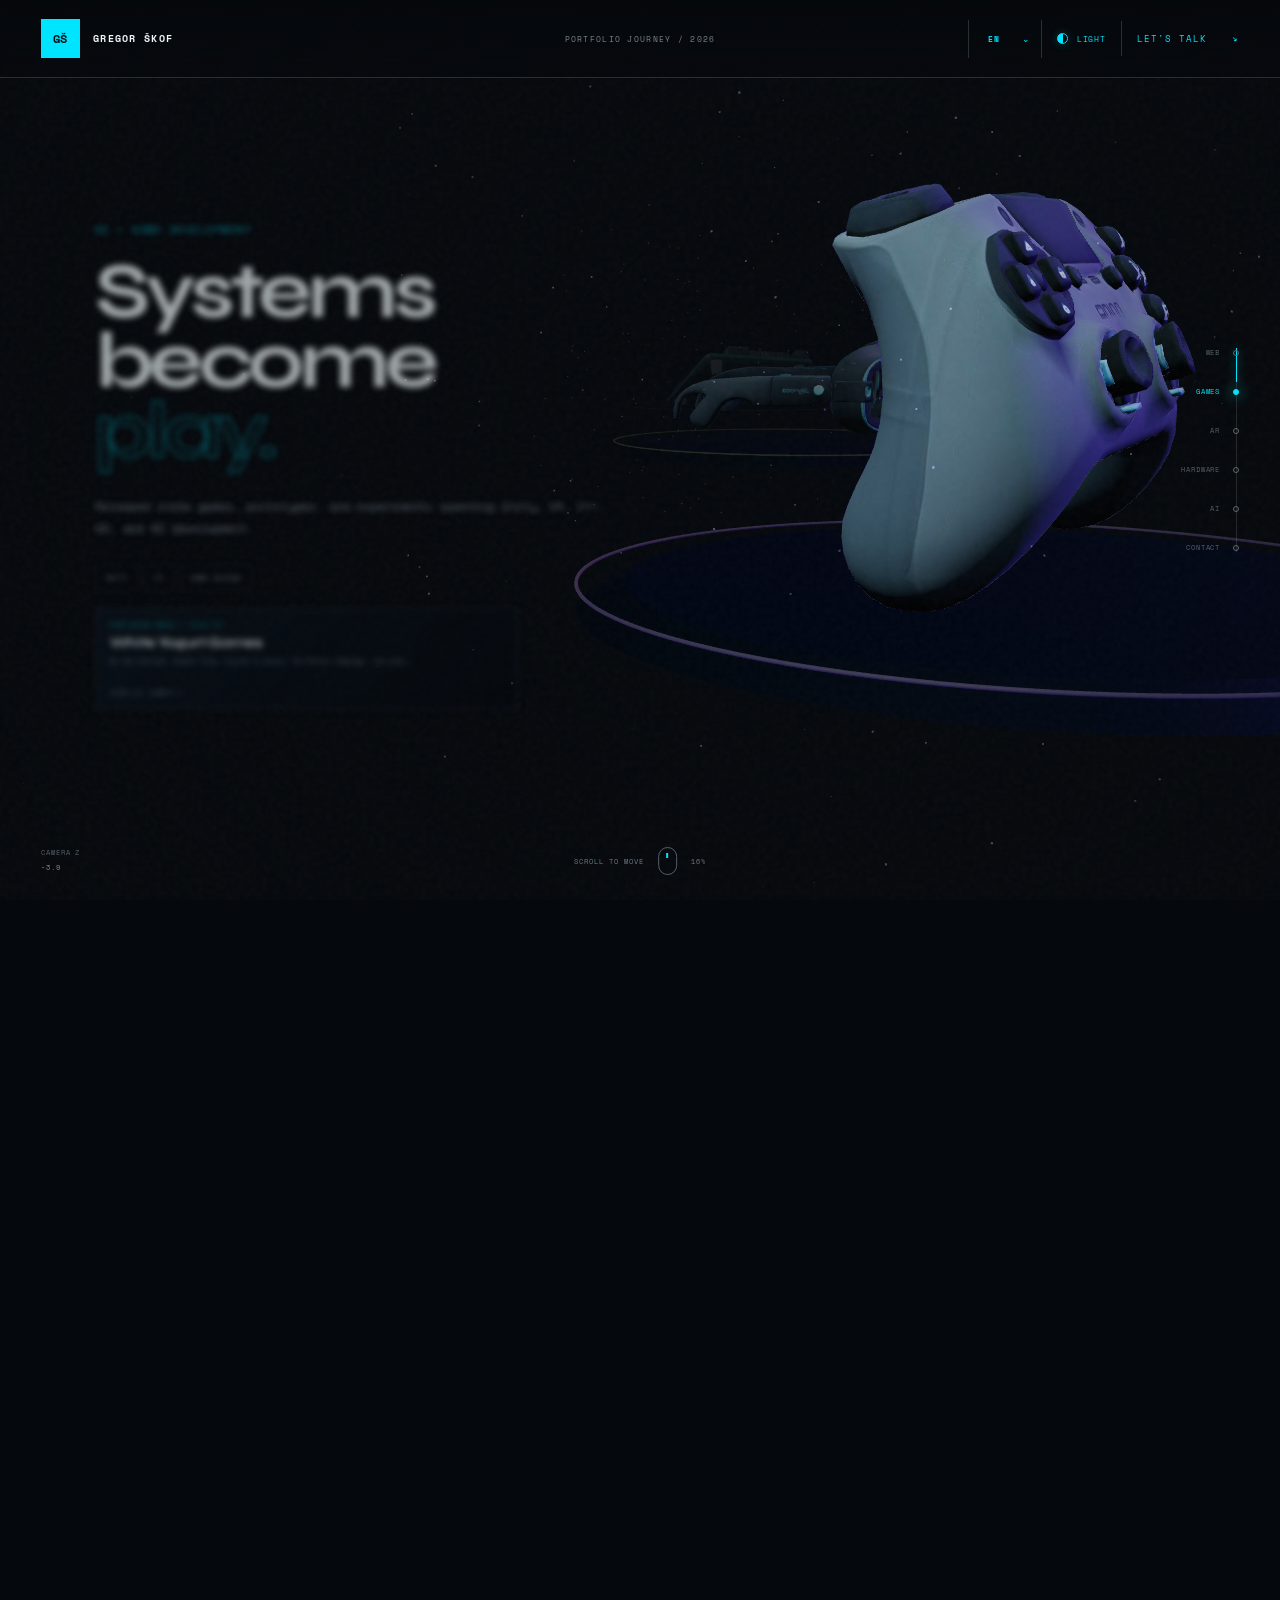
==== index.html @ c291e62d "Add files via upload" ====
<!doctype html>
<html lang="en">
  <head>
    <meta charset="UTF-8" />
    <meta name="viewport" content="width=device-width, initial-scale=1.0" />
    <meta name="description" content="Gregor Škof — an immersive 3D portfolio journey." />
    <link rel="icon" type="image/x-icon" href="./assets/favicon-DT2e6sLL.ico" />
    <title>Gregor Škof — Into the Work</title>
    <script>
      try {
        if (localStorage.getItem('portfolio-theme') === 'light') document.documentElement.dataset.theme = 'light';
      } catch (error) {}
    </script>
    <script type="module" crossorigin src="./assets/index-C2hz7KFK.js"></script>
    <link rel="stylesheet" crossorigin href="./assets/index-QrfKi0V8.css">
  </head>
  <body>
    <header class="topbar">
      <a class="brand" href="#top" aria-label="Return to the beginning" data-i18n-aria-label="aria.top">
        <span>GŠ</span>
        <b>GREGOR ŠKOF</b>
      </a>
      <div class="topbar-center" data-i18n="header.journey">PORTFOLIO JOURNEY / 2026</div>
      <div class="topbar-actions">
        <label class="language-control">
          <span class="sr-only" data-i18n="language.label">Language</span>
          <select id="languageSelect" aria-label="Select language" data-i18n-aria-label="language.select">
            <option value="en">EN</option>
            <option value="sl">SL</option>
          </select>
        </label>
        <button class="theme-toggle" id="themeToggle" type="button" aria-label="Switch to light mode" aria-pressed="false">
          <i aria-hidden="true"></i><span id="themeLabel">LIGHT</span>
        </button>
        <a class="contact-link" href="#contact"><span data-i18n="header.contact">LET'S TALK</span> <span>↘</span></a>
      </div>
    </header>

    <main class="experience" id="top">
      <canvas id="scene" aria-label="Scroll-driven 3D portfolio scenes" data-i18n-aria-label="aria.scene"></canvas>
      <div class="vignette" aria-hidden="true"></div>
      <div class="grain" aria-hidden="true"></div>

      <div class="chapter-wrap" aria-live="polite">
        <article class="chapter proof-chapter active" data-chapter="0">
          <p class="chapter-index" data-i18n="web.index">01 / WEB DEVELOPMENT</p>
          <h1 data-i18n-html="web.title">Ideas become<br /><em>interactive.</em></h1>
          <p class="chapter-copy" data-i18n="web.copy">Responsive websites and data-driven interfaces—designed, developed, and published as working products.</p>
          <div class="chapter-tags"><span>HTML</span><span>CSS</span><span>JAVASCRIPT</span><span>ANGULAR</span></div>
          <div class="proof-grid" aria-label="Live web projects">
            <a class="proof-card" href="https://budilify.com/" target="_blank" rel="noreferrer">
              <span class="proof-label" data-i18n="web.budilify.label">LIVE WEBSITE / 01</span>
              <strong>Budilify</strong>
              <p data-i18n="web.budilify.copy">Brand website for handcrafted electronics and a custom-audio alarm clock.</p>
              <i data-i18n="action.open">OPEN PROJECT ↗</i>
            </a>
            <a class="proof-card" href="https://gregorskof.github.io/weather-app/" target="_blank" rel="noreferrer">
              <span class="proof-label" data-i18n="web.weather.label">ANGULAR APP / 02</span>
              <strong>Weather App</strong>
              <p data-i18n="web.weather.copy">Location search with live current-weather data, conditions, and temperature.</p>
              <i data-i18n="action.open">OPEN PROJECT ↗</i>
            </a>
            <a class="proof-card" href="http://gregorskof.atwebpages.com/" target="_blank" rel="noreferrer">
              <span class="proof-label" data-i18n="web.bootstrap.label">COLLEGE PROJECT / 03</span>
              <strong data-i18n="web.bootstrap.title">Bootstrap Website</strong>
              <p data-i18n="web.bootstrap.copy">An early college project created while learning responsive development with Bootstrap.</p>
              <i data-i18n="action.open">OPEN PROJECT ↗</i>
            </a>
            <a class="proof-card" href="https://techblogandnews.com/" target="_blank" rel="noreferrer">
              <span class="proof-label" data-i18n="web.tech.label">WORDPRESS / 04</span>
              <strong>Tech Blog &amp; News</strong>
              <p data-i18n="web.tech.copy">An earlier technology blog built with WordPress and the Nicepage website builder.</p>
              <i data-i18n="action.open">OPEN PROJECT ↗</i>
            </a>
          </div>
        </article>

        <article class="chapter proof-chapter" data-chapter="1">
          <p class="chapter-index" data-i18n="games.index">02 / GAME DEVELOPMENT</p>
          <h2 data-i18n-html="games.title">Systems become<br /><em>play.</em></h2>
          <p class="chapter-copy" data-i18n="games.copy">Released indie games, prototypes, and experiments spanning Unity, C#, C++, 2D, and 3D development.</p>
          <div class="chapter-tags"><span>UNITY</span><span>C#</span><span>GAME DESIGN</span></div>
          <div class="proof-grid proof-grid-single" aria-label="Published game projects">
            <a class="proof-card" href="https://white-yogurt.itch.io/" target="_blank" rel="noreferrer">
              <span class="proof-label" data-i18n="games.label">PUBLISHED WORK / ITCH.IO</span>
              <strong>White Yogurt Games</strong>
              <p data-i18n="games.projects">No One Outside, Pocket Plow, Collect &amp; Avoid, The Portal Campaign, and more.</p>
              <i data-i18n="games.action">VIEW ALL GAMES ↗</i>
            </a>
          </div>
        </article>

        <article class="chapter proof-chapter" data-chapter="2">
          <p class="chapter-index" data-i18n="ar.index">03 / AR DEVELOPMENT</p>
          <h2 data-i18n-html="ar.title">Reality becomes<br /><em>layered.</em></h2>
          <p class="chapter-copy" data-i18n="ar.copy">Released augmented-reality tools and game development that connect interactive 3D content with physical space.</p>
          <div class="chapter-tags"><span>UNITY</span><span>AR FOUNDATION</span><span>INTERACTIVE 3D</span></div>
          <div class="proof-grid" aria-label="Augmented reality proof of work">
            <a class="proof-card" href="https://white-yogurt.itch.io/ar-tape-measure" target="_blank" rel="noreferrer">
              <span class="proof-label" data-i18n="ar.tape.label">RELEASED ANDROID TOOL</span>
              <strong>AR Tape Measure</strong>
              <p data-i18n="ar.tape.copy">A downloadable utility for measuring real-world distances in augmented reality.</p>
              <i data-i18n="ar.tape.action">VIEW RELEASE ↗</i>
            </a>
            <a class="proof-card certificate-card" href="https://starseu.org/" target="_blank" rel="noreferrer">
              <span class="proof-label">STARS EU ALLIANCE</span>
              <strong data-i18n="ar.stars.title">VR/AR Development</strong>
              <p data-i18n="ar.stars.copy">Created an AR video game and earned a STARS EU Alliance certificate in VR/AR game development.</p>
              <i data-i18n="ar.stars.action">ABOUT THE ALLIANCE ↗</i>
            </a>
          </div>
        </article>

        <article class="chapter proof-chapter hardware-chapter" data-chapter="3">
          <p class="chapter-index" data-i18n="hardware.index">04 / HARDWARE</p>
          <h2 data-i18n-html="hardware.title">Code becomes<br /><em>physical.</em></h2>
          <p class="chapter-copy" data-i18n="hardware.copy">Complete Arduino systems combining environmental sensors, automation, storage, sound, and programmable lighting.</p>
          <div class="chapter-tags"><span>ARDUINO</span><span>C++</span><span>ELECTRONICS</span></div>
          <div class="build-list" aria-label="Microcontroller projects">
            <div>
              <span>01 / ARDUINO UNO</span>
              <strong data-i18n="hardware.plant.title">Automatic Plant Watering</strong>
              <p data-i18n="hardware.plant.copy">Automated watering with programmed light, temperature, humidity, and soil-moisture sensors.</p>
            </div>
            <a href="https://budilify.com/" target="_blank" rel="noreferrer">
              <span data-i18n="hardware.clock.label">02 / CUSTOM PRODUCT</span>
              <strong data-i18n="hardware.clock.title">Budilify Alarm Clock</strong>
              <p data-i18n="hardware.clock.copy">7 MB memory for custom alarm sounds uploaded directly through a USB cable.</p>
              <i data-i18n="hardware.clock.action">VIEW SITE ↗</i>
            </a>
            <div>
              <span>03 / ARDUINO NANO</span>
              <strong data-i18n="hardware.rgb.title">Programmable RGB Lighting</strong>
              <p data-i18n="hardware.rgb.copy">Custom control and effects for an addressable LED RGB light strip.</p>
            </div>
          </div>
        </article>

        <article class="chapter finale ai-finale" id="ai" data-chapter="4">
          <div class="contact-panel ai-panel">
            <div class="panel-grid" aria-hidden="true"></div>
            <div class="panel-orbit orbit-one" aria-hidden="true"></div>
            <div class="panel-orbit orbit-two" aria-hidden="true"></div>
            <i class="panel-corner corner-a" aria-hidden="true"></i>
            <i class="panel-corner corner-b" aria-hidden="true"></i>
            <i class="panel-corner corner-c" aria-hidden="true"></i>
            <i class="panel-corner corner-d" aria-hidden="true"></i>
            <div class="panel-content ai-content">
              <p class="chapter-index" data-i18n="ai.index">05 / APPLIED AI</p>
              <h2 data-i18n-html="ai.title">AI becomes part of<br /><em>the workflow.</em></h2>
              <p class="chapter-copy ai-copy" data-i18n="ai.copy">I use AI as a practical development tool: accelerating prototypes, integrating intelligent tools into real workflows, and turning ideas into working products. This portfolio itself was created through an AI-assisted design and development process.</p>
              <div class="proof-grid ai-proof-grid" aria-label="Applied AI proof of work">
                <div class="proof-card ai-proof-card">
                  <span class="proof-label" data-i18n="ai.portfolio.label">AI-ASSISTED DEVELOPMENT</span>
                  <strong data-i18n="ai.portfolio.title">This 3D Portfolio</strong>
                  <p data-i18n="ai.portfolio.copy">Concept iteration, production code, responsive behavior, 3D integration, and testing shaped through an AI-assisted workflow.</p>
                  <i data-i18n="ai.portfolio.action">YOU ARE VIEWING IT NOW</i>
                </div>
                <a class="proof-card ai-proof-card" href="https://zovanion.vercel.app/landing.html" target="_blank" rel="noreferrer">
                  <span class="proof-label" data-i18n="ai.zovanion.label">BETA / IN DEVELOPMENT</span>
                  <strong>Zovanion</strong>
                  <p data-i18n="ai.zovanion.copy">An AI SOP and policy generation platform, currently in beta and under active development.</p>
                  <i data-i18n="ai.zovanion.action">VIEW PLATFORM ↗</i>
                </a>
              </div>
              <div class="chapter-tags ai-tags"><span data-i18n="ai.tag.integration">AI INTEGRATION</span><span data-i18n="ai.tag.workflow">WORKFLOW DESIGN</span><span data-i18n="ai.tag.prototype">PROTOTYPING</span><span data-i18n="ai.tag.prompt">PROMPT ENGINEERING</span></div>
            </div>
          </div>
        </article>

        <article class="chapter finale" id="contact" data-chapter="5">
          <div class="contact-panel">
            <div class="panel-grid" aria-hidden="true"></div>
            <div class="panel-orbit orbit-one" aria-hidden="true"></div>
            <div class="panel-orbit orbit-two" aria-hidden="true"></div>
            <i class="panel-corner corner-a" aria-hidden="true"></i>
            <i class="panel-corner corner-b" aria-hidden="true"></i>
            <i class="panel-corner corner-c" aria-hidden="true"></i>
            <i class="panel-corner corner-d" aria-hidden="true"></i>
            <div class="panel-content">
              <div class="contact-heading">
                <div>
                  <p class="chapter-index" data-i18n="contact.index">06 / NEXT PROJECT</p>
                  <h2 data-i18n-html="contact.title">Let’s build the<br /><em>interesting version.</em></h2>
                </div>
                <p class="chapter-copy" data-i18n="contact.copy">Have an idea somewhere between technology, 3D and creative experimentation?</p>
              </div>
              <form class="contact-form" id="contactForm" novalidate>
                <div class="form-row">
                  <label>
                    <span data-i18n="contact.name">NAME</span>
                    <input id="fieldName" name="name" type="text" autocomplete="name" placeholder="Your name" data-i18n-placeholder="contact.namePlaceholder" required />
                  </label>
                  <label>
                    <span data-i18n="contact.email">EMAIL</span>
                    <input id="fieldEmail" name="email" type="email" autocomplete="email" placeholder="your@email.com" required />
                  </label>
                </div>
                <label>
                  <span data-i18n="contact.message">MESSAGE</span>
                  <textarea id="fieldMessage" name="message" rows="3" placeholder="Tell me about your project..." data-i18n-placeholder="contact.messagePlaceholder" required></textarea>
                </label>
                <label class="consent-row">
                  <input id="consent" type="checkbox" required />
                  <span data-i18n="contact.consent">I consent to sending my name, email, and message so I can be contacted. No data is stored on this website.</span>
                </label>
                <div class="form-actions">
                  <button class="chapter-cta" id="sendBtn" type="submit"><span id="sendBtnText" data-i18n="contact.send">SEND MESSAGE</span><span>↗</span></button>
                  <p id="formStatus" role="status" aria-live="polite"></p>
                </div>
              </form>
            </div>
          </div>
        </article>
      </div>

      <aside class="journey-nav" aria-label="Journey progress" data-i18n-aria-label="aria.progress">
        <button class="journey-step active" data-jump="0" type="button" aria-label="Go to Web Development" data-i18n-aria-label="nav.webAria"><i></i><span data-i18n="nav.web">WEB</span></button>
        <button class="journey-step" data-jump="1" type="button" aria-label="Go to Game Development" data-i18n-aria-label="nav.gamesAria"><i></i><span data-i18n="nav.games">GAMES</span></button>
        <button class="journey-step" data-jump="2" type="button" aria-label="Go to AR Development" data-i18n-aria-label="nav.arAria"><i></i><span>AR</span></button>
        <button class="journey-step" data-jump="3" type="button" aria-label="Go to Hardware" data-i18n-aria-label="nav.hardwareAria"><i></i><span data-i18n="nav.hardware">HARDWARE</span></button>
        <button class="journey-step" data-jump="4" type="button" aria-label="Go to Applied AI" data-i18n-aria-label="nav.aiAria"><i></i><span>AI</span></button>
        <button class="journey-step" data-jump="5" type="button" aria-label="Go to Contact" data-i18n-aria-label="nav.contactAria"><i></i><span data-i18n="nav.contact">CONTACT</span></button>
        <div class="progress-line"><div id="progress-fill"></div></div>
      </aside>

      <div class="scroll-cue">
        <span data-i18n="scroll.move">SCROLL TO MOVE</span>
        <div class="mouse"><i></i></div>
        <span id="progress-number">00%</span>
      </div>

      <div class="scene-label" aria-hidden="true">
        <span data-i18n="camera.label">CAMERA Z</span>
        <b id="camera-depth">+06.0</b>
      </div>
    </main>

    <div class="scroll-track" aria-hidden="true">
      <div class="snap-point"></div>
      <div class="snap-point"></div>
      <div class="snap-point"></div>
      <div class="snap-point"></div>
      <div class="snap-point"></div>
      <div class="snap-point"></div>
    </div>

    <noscript>
      <div class="no-script" data-i18n="noscript">This portfolio journey needs JavaScript to render its 3D scenes.</div>
    </noscript>

  </body>
</html>
---- assets/index-QrfKi0V8.css ----
@import"https://fonts.googleapis.com/css2?family=Space+Mono:wght@400;700&family=Syne:wght@500;600;700;800&display=swap";:root{font-family:Space Mono,monospace;color:#eff7f8;background:#05080c;font-synthesis:none;--cyan: #00e5ff;--violet: #9b6cff;--acid: #ddff43;--orange: #ff5e3a;--text: #eff7f8;--muted: #788895;--line: rgba(219, 241, 244, .17)}*{box-sizing:border-box}html{scroll-behavior:auto;scroll-snap-type:y mandatory;background:#05080c}body{margin:0;min-width:320px;overflow-x:hidden;overscroll-behavior-y:none;background:#05080c}a{color:inherit}button{font:inherit;color:inherit}.sr-only{position:absolute!important;width:1px;height:1px;padding:0;margin:-1px;overflow:hidden;clip:rect(0,0,0,0);white-space:nowrap;border:0}.topbar{position:fixed;z-index:30;top:0;left:0;right:0;height:78px;padding:0 clamp(18px,3.2vw,52px);display:flex;align-items:center;justify-content:space-between;border-bottom:1px solid var(--line);background:linear-gradient(180deg,#05080ceb,#05080c4d);-webkit-backdrop-filter:blur(8px);backdrop-filter:blur(8px)}.brand{display:flex;align-items:center;text-decoration:none}.brand span{width:39px;height:39px;display:grid;place-items:center;margin-right:13px;color:#001014;background:var(--cyan);font-size:12px;font-weight:700}.brand b{font-size:10px;letter-spacing:.13em}.topbar-center{position:absolute;left:50%;transform:translate(-50%);color:var(--muted);font-size:8px;letter-spacing:.16em}.topbar-actions{margin-left:auto;display:flex;flex:0 0 auto;align-items:center}.language-control{position:relative;min-height:38px;padding:0 12px;display:flex;flex:0 0 auto;align-items:center;border-left:1px solid var(--line)}.language-control:after{content:"⌄";position:absolute;right:11px;top:50%;transform:translateY(-57%);color:var(--cyan);font-size:9px;pointer-events:none}.language-control select{width:48px;min-height:30px;padding:0 15px 0 7px;appearance:none;border:0;outline:none;color:var(--cyan);background:transparent;cursor:pointer;font:700 8px/1 Space Mono,monospace;letter-spacing:.1em}.language-control select:focus-visible{outline:2px solid var(--cyan);outline-offset:2px}.language-control option{color:#eff7f8;background:#0d1620}.theme-toggle{min-height:38px;padding:0 15px;display:flex;flex:0 0 auto;align-items:center;gap:9px;border:0;border-left:1px solid var(--line);color:var(--cyan);background:transparent;cursor:pointer;font-size:8px;letter-spacing:.11em}.theme-toggle i{width:11px;height:11px;flex:0 0 11px;border:1px solid var(--cyan);border-radius:50%;background:linear-gradient(90deg,var(--cyan) 50%,transparent 50%);box-shadow:0 0 9px #00e5ff40}.theme-toggle:hover{color:#e9fdff;background:#00e5ff0f}.theme-toggle:focus-visible{outline:2px solid var(--cyan);outline-offset:-2px}.contact-link{padding:11px 0 11px 15px;display:flex;flex:0 0 auto;gap:25px;white-space:nowrap;text-decoration:none;color:var(--cyan);font-size:9px;letter-spacing:.11em;border-left:1px solid var(--line)}.experience{position:fixed;z-index:1;inset:0;overflow:hidden;background:#05080c}#scene{position:absolute;inset:0;display:block;width:100%;height:100%}.vignette{position:absolute;inset:0;pointer-events:none;background:radial-gradient(circle at 64% 48%,transparent 0,transparent 23%,rgba(5,8,12,.24) 56%,rgba(5,8,12,.87) 100%)}.grain{position:absolute;inset:0;pointer-events:none;z-index:2;opacity:.16;background-image:url("data:image/svg+xml,%3Csvg viewBox='0 0 180 180' xmlns='http://www.w3.org/2000/svg'%3E%3Cfilter id='n'%3E%3CfeTurbulence type='fractalNoise' baseFrequency='.85' numOctaves='3' stitchTiles='stitch'/%3E%3C/filter%3E%3Crect width='100%25' height='100%25' filter='url(%23n)' opacity='.22'/%3E%3C/svg%3E")}.chapter-wrap{position:absolute;z-index:5;inset:0;pointer-events:none}.chapter{position:absolute;top:50%;left:clamp(26px,7vw,116px);width:min(610px,46vw);opacity:0;transform:translate3d(0,calc(-50% + 45px),0) scale(.96);filter:blur(9px);pointer-events:none;transition:opacity .12s linear}.chapter.active{pointer-events:auto}.chapter-index{margin:0 0 22px;color:var(--cyan);font-size:9px;letter-spacing:.18em}.chapter h1,.chapter h2{margin:0;font-family:Syne,sans-serif;font-size:clamp(52px,6.3vw,104px);line-height:.88;letter-spacing:-.058em}.chapter h1 em,.chapter h2 em{color:transparent;font-style:normal;-webkit-text-stroke:1px var(--cyan)}.chapter-copy{max-width:520px;margin:29px 0 26px;color:#91a0aa;font-size:clamp(11px,.95vw,14px);line-height:1.85}.chapter-tags{display:flex;gap:7px;flex-wrap:wrap}.chapter-tags span{padding:7px 9px;border:1px solid var(--line);color:#9aabb4;background:#05080c59;font-size:7px;letter-spacing:.1em}.proof-grid{width:min(620px,100%);margin-top:17px;display:grid;grid-template-columns:1fr 1fr;gap:8px}.proof-grid-single{max-width:430px;grid-template-columns:1fr}.proof-card{position:relative;min-height:104px;padding:13px 14px 12px;display:flex;flex-direction:column;align-items:flex-start;overflow:hidden;border:1px solid rgba(219,241,244,.17);color:var(--text);background:linear-gradient(135deg,#0c161fd1,#060a10b8);text-decoration:none;-webkit-backdrop-filter:blur(10px);backdrop-filter:blur(10px);transition:border-color .22s,background .22s,transform .22s}a.proof-card:before{content:"";position:absolute;inset:0 auto 0 0;width:2px;background:var(--cyan);transform:scaleY(0);transform-origin:bottom;transition:transform .22s}a.proof-card:hover{border-color:#00e5ff80;background:linear-gradient(135deg,#0b222beb,#070c13db);transform:translateY(-3px)}a.proof-card:hover:before{transform:scaleY(1)}a.proof-card:focus-visible,.build-list>a:focus-visible{outline:2px solid var(--cyan);outline-offset:3px}.proof-label{margin-bottom:7px;color:var(--cyan);font-size:6px;line-height:1;letter-spacing:.13em}.proof-card strong{font-family:Syne,sans-serif;font-size:14px;letter-spacing:-.015em}.proof-card p{margin:6px 0 9px;color:#758792;font-size:7px;line-height:1.55}.proof-card i{margin-top:auto;color:#9caeb6;font-size:6px;font-style:normal;letter-spacing:.1em}.certificate-card{border-color:#9b6cff4d;background:linear-gradient(135deg,#1d1232b8,#060a10c2)}.certificate-card .proof-label,.certificate-card i{color:#b99aff}.build-list{width:min(630px,100%);margin-top:16px;border-top:1px solid var(--line)}.build-list>div,.build-list>a{position:relative;min-height:59px;padding:10px 62px 10px 0;display:grid;grid-template-columns:112px 165px 1fr;gap:12px;align-items:center;border-bottom:1px solid var(--line);color:inherit;text-decoration:none;transition:padding-left .2s,border-color .2s}.build-list>a:hover{padding-left:8px;border-color:#00e5ff73}.build-list span{color:var(--cyan);font-size:6px;letter-spacing:.1em}.build-list strong{font-family:Syne,sans-serif;font-size:12px;line-height:1.1}.build-list p{margin:0;color:#71828c;font-size:6px;line-height:1.55}.build-list i{position:absolute;right:0;color:#91a3ac;font-size:6px;font-style:normal;letter-spacing:.08em}.chapter-cta{width:240px;min-height:52px;padding:0 16px;display:flex;align-items:center;justify-content:space-between;color:#001014;background:var(--cyan);text-decoration:none;font-size:9px;font-weight:700}.chapter-cta{border:0;cursor:pointer;transition:background .2s,transform .2s}.chapter-cta:hover{background:#e9fdff;transform:translateY(-2px)}.chapter-cta:disabled{opacity:.55;cursor:wait;transform:none}.finale{left:50%;width:min(920px,calc(100vw - 180px));perspective:1400px}.contact-panel{--tilt-x: 0deg;--tilt-y: 0deg;position:relative;width:100%;padding:clamp(26px,3.2vw,44px);overflow:visible;border:1px solid rgba(0,229,255,.42);background:linear-gradient(145deg,#101b26ed,#050a10f5 58%,#0f091cf2);box-shadow:0 48px 110px #000000b8,0 0 55px #00e5ff17,inset 0 0 60px #00e5ff06;transform-style:preserve-3d;transform:rotateX(var(--tilt-x)) rotateY(var(--tilt-y));transition:transform .18s ease-out,border-color .3s}.contact-panel:before{content:"";position:absolute;inset:13px -14px -14px 13px;z-index:-1;border:1px solid rgba(155,108,255,.26);background:#04070cb8;transform:translateZ(-45px);box-shadow:22px 28px 65px #0000008c}.contact-panel:after{content:"";position:absolute;left:14%;right:14%;bottom:-32px;height:48px;z-index:-2;border-radius:50%;background:#00e5ff38;filter:blur(28px);transform:translateZ(-70px) rotateX(82deg)}.panel-grid{position:absolute;inset:0;opacity:.18;background-image:linear-gradient(rgba(0,229,255,.11) 1px,transparent 1px),linear-gradient(90deg,rgba(0,229,255,.11) 1px,transparent 1px);background-size:34px 34px;-webkit-mask-image:linear-gradient(125deg,black,transparent 72%);mask-image:linear-gradient(125deg,black,transparent 72%);pointer-events:none}.panel-orbit{position:absolute;border:1px solid rgba(0,229,255,.15);border-radius:50%;pointer-events:none}.orbit-one{width:330px;height:330px;right:-150px;top:-180px;transform:translateZ(18px)}.orbit-two{width:210px;height:210px;right:-88px;top:-120px;border-color:#9b6cff42;transform:translateZ(42px)}.panel-corner{position:absolute;width:15px;height:15px;pointer-events:none;transform:translateZ(55px)}.panel-corner:before,.panel-corner:after{content:"";position:absolute;background:var(--cyan);box-shadow:0 0 9px #00e5ffb3}.panel-corner:before{width:15px;height:1px}.panel-corner:after{width:1px;height:15px}.corner-a{top:11px;left:11px}.corner-b{top:11px;right:11px;transform:translateZ(55px) rotate(90deg)}.corner-c{bottom:11px;right:11px;transform:translateZ(55px) rotate(180deg)}.corner-d{bottom:11px;left:11px;transform:translateZ(55px) rotate(270deg)}.panel-content{position:relative;z-index:2;transform:translateZ(38px);transform-style:preserve-3d}.contact-heading{margin-bottom:23px;display:grid;grid-template-columns:1.35fr .65fr;gap:34px;align-items:end}.finale h2{font-size:clamp(40px,4.5vw,70px)}.finale .chapter-index{margin-bottom:13px}.finale .chapter-copy{margin:0 0 3px;font-size:10px;line-height:1.75}.ai-panel{background:linear-gradient(145deg,#0c1e27f2,#050a10f7 52%,#180c2bf5)}.ai-panel:after{background:linear-gradient(90deg,#00e5ff3d,#9b6cff33)}.ai-content{display:flex;flex-direction:column;align-items:center;text-align:center}.ai-content .chapter-index{margin-bottom:16px}.ai-content .chapter-copy{max-width:710px;margin:20px auto 0;color:#92a4ae}.ai-proof-grid{width:min(760px,100%);margin:22px auto 0;text-align:left}.ai-proof-card{min-height:122px}.ai-panel a.ai-proof-card:hover{transform:none}.ai-tags{justify-content:center;margin-top:17px}.contact-form{width:100%;display:flex;flex-direction:column;gap:10px;transform:translateZ(18px)}.form-row{display:grid;grid-template-columns:1fr 1fr;gap:10px}.contact-form label:not(.consent-row){display:flex;flex-direction:column;gap:6px}.contact-form label>span:first-child{color:#667781;font-size:7px;letter-spacing:.13em}.contact-form input[type=text],.contact-form input[type=email],.contact-form textarea{width:100%;border:1px solid rgba(216,241,244,.2);border-radius:0;outline:none;padding:11px 12px;color:var(--text);background:#02070bbf;box-shadow:inset 0 1px #ffffff06,0 7px 18px #00000038;-webkit-backdrop-filter:blur(8px);backdrop-filter:blur(8px);font:9px/1.5 Space Mono,monospace;transition:border-color .2s,background .2s,transform .2s,box-shadow .2s}.contact-form input[type=text],.contact-form input[type=email]{height:39px}.contact-form textarea{min-height:68px;resize:vertical}.contact-form input:focus,.contact-form textarea:focus{border-color:var(--cyan);background:#080f15eb;transform:translateZ(12px);box-shadow:0 0 22px #00e5ff1a,inset 0 1px #ffffff0a}.contact-form input::placeholder,.contact-form textarea::placeholder{color:#4f5d66}.consent-row{display:flex;align-items:flex-start;gap:9px;color:#6e7d86;font-size:7px;line-height:1.55;cursor:pointer}.consent-row input{margin:2px 0 0;accent-color:var(--cyan)}.consent-row span{color:#6e7d86!important;letter-spacing:0!important}.form-actions{min-height:52px;display:flex;align-items:center;gap:16px}#formStatus{margin:0;max-width:270px;color:#82929b;font-size:8px;line-height:1.5}#formStatus.success{color:#57efb1}#formStatus.error{color:#ff846e}.journey-nav{position:absolute;z-index:7;top:50%;right:clamp(18px,3.2vw,52px);transform:translateY(-50%);display:flex;flex-direction:column;align-items:flex-end;gap:22px}.journey-step{position:relative;min-width:94px;padding:3px 19px 3px 0;display:flex;justify-content:flex-end;border:0;background:transparent;color:#52616c;cursor:pointer;font-size:7px;letter-spacing:.12em}.journey-step i{position:absolute;right:0;top:50%;width:6px;height:6px;transform:translateY(-50%);border:1px solid #5d6a73;border-radius:50%;transition:background .25s,box-shadow .25s,border .25s}.journey-step.active{color:var(--cyan)}.journey-step.active i{border-color:var(--cyan);background:var(--cyan);box-shadow:0 0 14px var(--cyan)}.progress-line{position:absolute;top:4px;right:2.5px;width:1px;height:calc(100% - 8px);z-index:-1;background:#ffffff1f}#progress-fill{width:1px;height:0;background:var(--cyan);box-shadow:0 0 8px #00e5ffb3}.scroll-cue{position:absolute;z-index:7;left:50%;bottom:25px;transform:translate(-50%);display:flex;align-items:center;gap:14px;color:#687984;font-size:7px;letter-spacing:.14em}.mouse{width:19px;height:28px;border:1px solid #53616b;border-radius:10px;display:flex;justify-content:center}.mouse i{width:2px;height:5px;margin-top:5px;background:var(--cyan);animation:wheel 1.7s ease infinite}@keyframes wheel{0%{transform:translateY(0);opacity:0}30%{opacity:1}to{transform:translateY(10px);opacity:0}}.scene-label{position:absolute;z-index:7;left:clamp(18px,3.2vw,52px);bottom:27px;display:flex;flex-direction:column;gap:4px;color:#53616b;font-size:7px;letter-spacing:.13em}.scene-label b{color:#84949d;font-weight:400}.scroll-track{min-height:600dvh}.snap-point{height:100dvh;scroll-snap-align:start;scroll-snap-stop:always}.no-script{position:fixed;inset:0;z-index:100;display:grid;place-items:center;background:#05080c}.phone-performance .grain{display:none}.phone-performance .topbar,.phone-performance .proof-card,.phone-performance .contact-form input,.phone-performance .contact-form textarea{-webkit-backdrop-filter:none;backdrop-filter:none}.phone-performance .chapter{filter:none!important}.phone-performance .contact-panel{box-shadow:0 24px 55px #0000009e,0 0 24px #00e5ff0f;transition:none}html[data-theme=light]{color-scheme:light;color:#101b23;background:#eaf1f4;--text: #101b23;--muted: #536672;--line: rgba(25,57,70,.2)}html[data-theme=light] body,html[data-theme=light] .experience{background:#eaf1f4}html[data-theme=light] .topbar{border-color:#1939462e;background:linear-gradient(180deg,#f2f8faf5,#eaf1f48f)}html[data-theme=light] .theme-toggle:hover{color:#075b67;background:#0091a614}html[data-theme=light] .theme-toggle i{background:linear-gradient(90deg,transparent 50%,#10212a 50%);border-color:#10212a;box-shadow:none}html[data-theme=light] .language-control option{color:#101b23;background:#f3f8fa}html[data-theme=light] .vignette{background:radial-gradient(circle at 64% 48%,transparent 0,transparent 27%,rgba(220,230,235,.18) 58%,rgba(164,181,190,.58) 100%)}html[data-theme=light] .grain{opacity:.07;mix-blend-mode:multiply}html[data-theme=light] .chapter-copy,html[data-theme=light] .proof-card p,html[data-theme=light] .build-list p{color:#536872}html[data-theme=light] .chapter-tags span{color:#405966;background:#ffffff7a;border-color:#1e445233}html[data-theme=light] .proof-card{border-color:#19435238;background:linear-gradient(135deg,#ffffffdb,#e4edf1cc);box-shadow:0 14px 34px #394e5817}html[data-theme=light] a.proof-card:hover{border-color:#0099b18c;background:linear-gradient(135deg,#fff,#daf1f5f0)}html[data-theme=light] .certificate-card{border-color:#7049ca52;background:linear-gradient(135deg,#f0e9ffe0,#e6eff3db)}html[data-theme=light] .build-list{border-color:#19394633}html[data-theme=light] .build-list>div,html[data-theme=light] .build-list>a{border-color:#19394633}html[data-theme=light] .contact-panel{border-color:#009cb480;background:linear-gradient(145deg,#fffffff7,#e4eef2fa 58%,#efe9faf7);box-shadow:0 42px 90px #43535c40,0 0 45px #00a0b914,inset 0 0 55px #ffffff80}html[data-theme=light] .ai-panel{background:linear-gradient(145deg,#eefcfdfa,#e5eff3fa 52%,#f1eafdfa)}html[data-theme=light] .contact-panel:before{border-color:#6f4acd3d;background:#cddae1c2;box-shadow:22px 28px 60px #4b596233}html[data-theme=light] .panel-grid{opacity:.25}html[data-theme=light] .contact-form input[type=text],html[data-theme=light] .contact-form input[type=email],html[data-theme=light] .contact-form textarea{border-color:#1e46533d;color:#112029;background:#ffffffd6;box-shadow:inset 0 1px #fffc,0 7px 18px #394b5414}html[data-theme=light] .contact-form input:focus,html[data-theme=light] .contact-form textarea:focus{background:#fff}html[data-theme=light] .contact-form input::placeholder,html[data-theme=light] .contact-form textarea::placeholder{color:#778a94}html[data-theme=light] .consent-row,html[data-theme=light] .consent-row span{color:#5d707a!important}html[data-theme=light] .journey-step{color:#71838d}html[data-theme=light] .progress-line{background:#16303c29}html[data-theme=light] .scroll-cue,html[data-theme=light] .scene-label{color:#5d727d}html[data-theme=light] .scene-label b{color:#334b57}html[data-theme=light] .mouse{border-color:#647985}@media(max-width:1180px)and (min-width:821px){.topbar{height:70px}.chapter{left:42px;width:47vw}.chapter h1,.chapter h2{font-size:clamp(50px,6.5vw,78px)}.chapter-copy{max-width:430px;margin:22px 0 20px}.proof-card{min-height:98px}.build-list>div,.build-list>a{grid-template-columns:92px 135px 1fr;gap:9px}.finale{width:min(820px,calc(100vw - 140px))}.finale h2{font-size:clamp(40px,4.7vw,58px)}.contact-panel{padding:30px 34px}.journey-nav{right:24px}}@media(max-width:820px){.topbar{height:65px;padding-left:max(18px,env(safe-area-inset-left));padding-right:max(18px,env(safe-area-inset-right))}.topbar-center,.brand b{display:none}.chapter{top:auto;bottom:max(82px,calc(env(safe-area-inset-bottom) + 72px));left:20px;width:calc(100vw - 40px);transform:translate3d(0,35px,0) scale(.97)}.chapter h1,.chapter h2{font-size:clamp(42px,11.5vw,66px)}.chapter-copy{max-width:82%;margin:17px 0 15px;font-size:9px;line-height:1.7}.chapter-index{margin-bottom:15px;font-size:8px}.chapter-tags span{padding:6px 8px}.proof-grid{max-width:560px;margin-top:12px}.proof-grid-single{max-width:390px}.proof-card{min-height:89px;padding:11px 12px 10px}.proof-card p{margin:5px 0 7px}.build-list{max-width:570px;margin-top:11px}.build-list>div,.build-list>a{min-height:49px;padding:8px 52px 8px 0;grid-template-columns:90px 145px 1fr;gap:8px}.finale{top:50%;left:20px;bottom:auto;width:calc(100vw - 40px);perspective:900px}.contact-panel{max-height:calc(100dvh - 150px);padding:23px 20px 19px;overflow-x:hidden;overflow-y:auto;-webkit-overflow-scrolling:touch;scrollbar-width:thin;scrollbar-color:rgba(0,229,255,.55) rgba(255,255,255,.06)}.contact-panel::-webkit-scrollbar{width:4px}.contact-panel::-webkit-scrollbar-track{background:#ffffff0f}.contact-panel::-webkit-scrollbar-thumb{background:#00e5ff8c}.contact-heading{margin-bottom:14px;grid-template-columns:1fr;gap:8px}.finale h2{font-size:clamp(36px,8.8vw,50px)}.finale .chapter-copy{max-width:100%;margin:0}.ai-content .chapter-copy{max-width:680px;margin-top:13px}.ai-proof-grid{margin-top:13px}.ai-proof-card{min-height:96px}.ai-tags{margin-top:10px}.contact-form{gap:7px}.contact-form input[type=text],.contact-form input[type=email],.contact-form textarea{font-size:16px;touch-action:manipulation}.contact-form input[type=text],.contact-form input[type=email]{height:44px}.contact-form textarea{min-height:72px}.consent-row{min-height:24px;align-items:center;font-size:8px}.consent-row input{width:18px;height:18px;flex:0 0 18px}.form-actions{min-height:44px}.chapter-cta{min-height:44px;touch-action:manipulation}.journey-nav{top:82px;left:max(20px,env(safe-area-inset-left));right:max(20px,env(safe-area-inset-right));transform:none;flex-direction:row;justify-content:space-between;align-items:center;gap:0}.journey-step{min-width:0;padding:16px 0 0;justify-content:center}.journey-step span{display:none}.journey-step i{top:0;right:50%;transform:translate(50%)}.progress-line{top:2.5px;left:2px;right:2px;width:auto;height:1px}#progress-fill{width:0;height:1px}.scroll-cue{left:auto;right:max(17px,env(safe-area-inset-right));bottom:max(18px,env(safe-area-inset-bottom));transform:none}.scroll-cue>span:first-child,.mouse{display:none}.scene-label{left:max(18px,env(safe-area-inset-left));bottom:max(18px,env(safe-area-inset-bottom))}.vignette{background:linear-gradient(180deg,#05080c0d,#05080c0a 40%,#05080cdb 78%,#05080c)}}@media(max-width:560px){.topbar{height:58px}.brand span{width:34px;height:34px;margin-right:0}.language-control{min-height:34px;padding:0 7px}.language-control:after{right:6px}.language-control select{width:39px;padding-left:4px;padding-right:11px}.theme-toggle{min-height:34px;padding:0 11px}.theme-toggle span{display:none}.contact-link{gap:8px}.chapter{left:16px;bottom:max(62px,calc(env(safe-area-inset-bottom) + 52px));width:calc(100vw - 32px)}.chapter h1,.chapter h2{font-size:clamp(36px,11.2vw,54px)}.chapter-copy{max-width:100%;margin:13px 0 12px;line-height:1.6}.chapter-tags span:nth-child(n+4){display:none}.proof-grid{margin-top:9px;gap:6px}.proof-card{min-height:82px;padding:9px 10px}.proof-label{margin-bottom:5px;font-size:5px}.proof-card strong{font-size:12px}.proof-card p{margin:4px 0 6px;font-size:6px;line-height:1.45}.proof-card i{font-size:5px}.build-list{margin-top:9px}.build-list>div,.build-list>a{min-height:45px;padding:7px 43px 7px 0;grid-template-columns:72px 1fr}.build-list p{display:none}.build-list strong{font-size:11px}.build-list span,.build-list i{font-size:5px}.journey-nav{top:72px;left:16px;right:16px}.finale{top:50%;left:14px;bottom:auto;width:calc(100vw - 28px)}.contact-panel{max-height:calc(100dvh - 126px);padding:18px 15px 15px}.contact-heading{margin-bottom:10px;gap:5px}.finale h2{font-size:clamp(31px,8.8vw,40px)}.finale .chapter-copy{font-size:8px}.ai-content .chapter-index{margin-bottom:9px}.ai-content .chapter-copy,.ai-proof-grid{margin-top:9px}.ai-proof-card{min-height:88px}.ai-tags{margin-top:8px}.contact-form{gap:6px}.form-row{grid-template-columns:1fr 1fr;gap:6px}.contact-form label:not(.consent-row){gap:4px}.contact-form input[type=text],.contact-form input[type=email]{height:42px;padding:9px 10px}.contact-form textarea{min-height:60px;padding:9px 10px}.consent-row{font-size:7px}.form-actions{min-height:44px;align-items:center;flex-direction:row;gap:9px}.chapter-cta{width:176px;min-height:44px}#formStatus{min-width:0;min-height:12px;flex:1}.orbit-one{width:220px;height:220px;right:-115px;top:-130px}.orbit-two{width:140px;height:140px;right:-65px;top:-80px}}@media(max-height:700px)and (min-width:821px){.topbar{height:58px}.brand span{width:34px;height:34px}.chapter-index{margin-bottom:12px}.chapter h1,.chapter h2{font-size:clamp(42px,7.5vh,62px)}.chapter-copy{margin:14px 0 13px;font-size:9px;line-height:1.6}.chapter-tags span{padding:5px 7px}.proof-grid{margin-top:9px}.proof-card{min-height:73px;padding:9px 11px}.proof-card p{margin:4px 0;font-size:6px}.build-list{margin-top:8px}.build-list>div,.build-list>a{min-height:40px;padding-top:6px;padding-bottom:6px}.build-list p{display:none}.finale{width:min(800px,calc(100vw - 140px))}.contact-panel{padding:18px 25px}.contact-heading{margin-bottom:10px}.finale h2{font-size:clamp(34px,6.5vh,45px)}.finale .chapter-copy{font-size:8px;line-height:1.5}.contact-form{gap:6px}.contact-form input[type=text],.contact-form input[type=email]{height:32px;padding:8px 10px}.contact-form textarea{min-height:44px;padding:8px 10px}.form-actions,.chapter-cta{min-height:39px}.journey-nav{gap:15px}.scroll-cue,.scene-label{bottom:10px}}@media(max-width:820px)and (max-height:620px){.topbar{height:52px}.journey-nav{top:62px}.chapter{bottom:45px;width:min(440px,calc(100vw - 32px))}.chapter h1,.chapter h2{font-size:clamp(32px,9vh,44px)}.chapter-copy{max-width:75%;margin:9px 0;font-size:8px}.chapter-tags{display:none}.proof-grid{margin-top:7px;gap:6px}.proof-card{min-height:56px;padding:7px 9px}.proof-card p{display:none}.proof-card strong{font-size:11px}.proof-label,.proof-card i{font-size:5px}.build-list{margin-top:6px}.build-list>div,.build-list>a{min-height:34px;padding:5px 40px 5px 0;grid-template-columns:70px 1fr}.build-list p{display:none}.build-list strong{font-size:10px}.finale{top:50%;left:45px;bottom:auto;width:min(720px,calc(100vw - 90px));transform-origin:center}.contact-panel{max-height:calc(100dvh - 82px);padding:13px 18px}.contact-heading{grid-template-columns:1.2fr .8fr;align-items:end;margin-bottom:7px}.finale h2{font-size:clamp(28px,7.2vh,36px)}.finale .chapter-index{margin-bottom:6px}.contact-form input[type=text],.contact-form input[type=email]{height:40px}.contact-form textarea{min-height:48px}.consent-row{min-height:20px;font-size:6px}.consent-row input{width:16px;height:16px;flex-basis:16px}.form-actions,.chapter-cta{min-height:40px}}@media(max-width:420px){.topbar{padding-left:max(12px,env(safe-area-inset-left));padding-right:max(12px,env(safe-area-inset-right))}.language-control{padding:0 4px}.language-control:after{right:3px}.language-control select{width:34px;padding-left:3px;padding-right:9px;font-size:7px}.theme-toggle{padding:0 8px}.contact-link{padding-left:8px;gap:5px;font-size:7px;letter-spacing:.07em}}@media(max-width:420px)and (max-height:620px){.chapter{left:12px;width:calc(100vw - 24px)}.finale{left:10px;width:calc(100vw - 20px)}.contact-panel{padding:11px 12px}.contact-heading{grid-template-columns:1fr}.finale h2{font-size:28px}.finale .chapter-copy{display:none}.contact-form textarea{min-height:44px}.chapter-cta{width:160px}}@media(max-width:420px)and (min-height:621px){.form-row,.ai-proof-grid{grid-template-columns:1fr}.ai-proof-card{min-height:78px}.ai-proof-card p{margin-bottom:5px}.contact-panel{max-height:calc(100dvh - 118px)}}@media(max-width:360px){.finale{left:8px;width:calc(100vw - 16px)}.contact-panel{padding:14px 11px 12px}.finale h2{font-size:29px}.finale .chapter-copy{display:none}.chapter-cta{width:152px;padding:0 11px}.form-actions{gap:7px}}@media(prefers-reduced-motion:reduce){.mouse i{animation:none}.chapter{filter:none!important}}
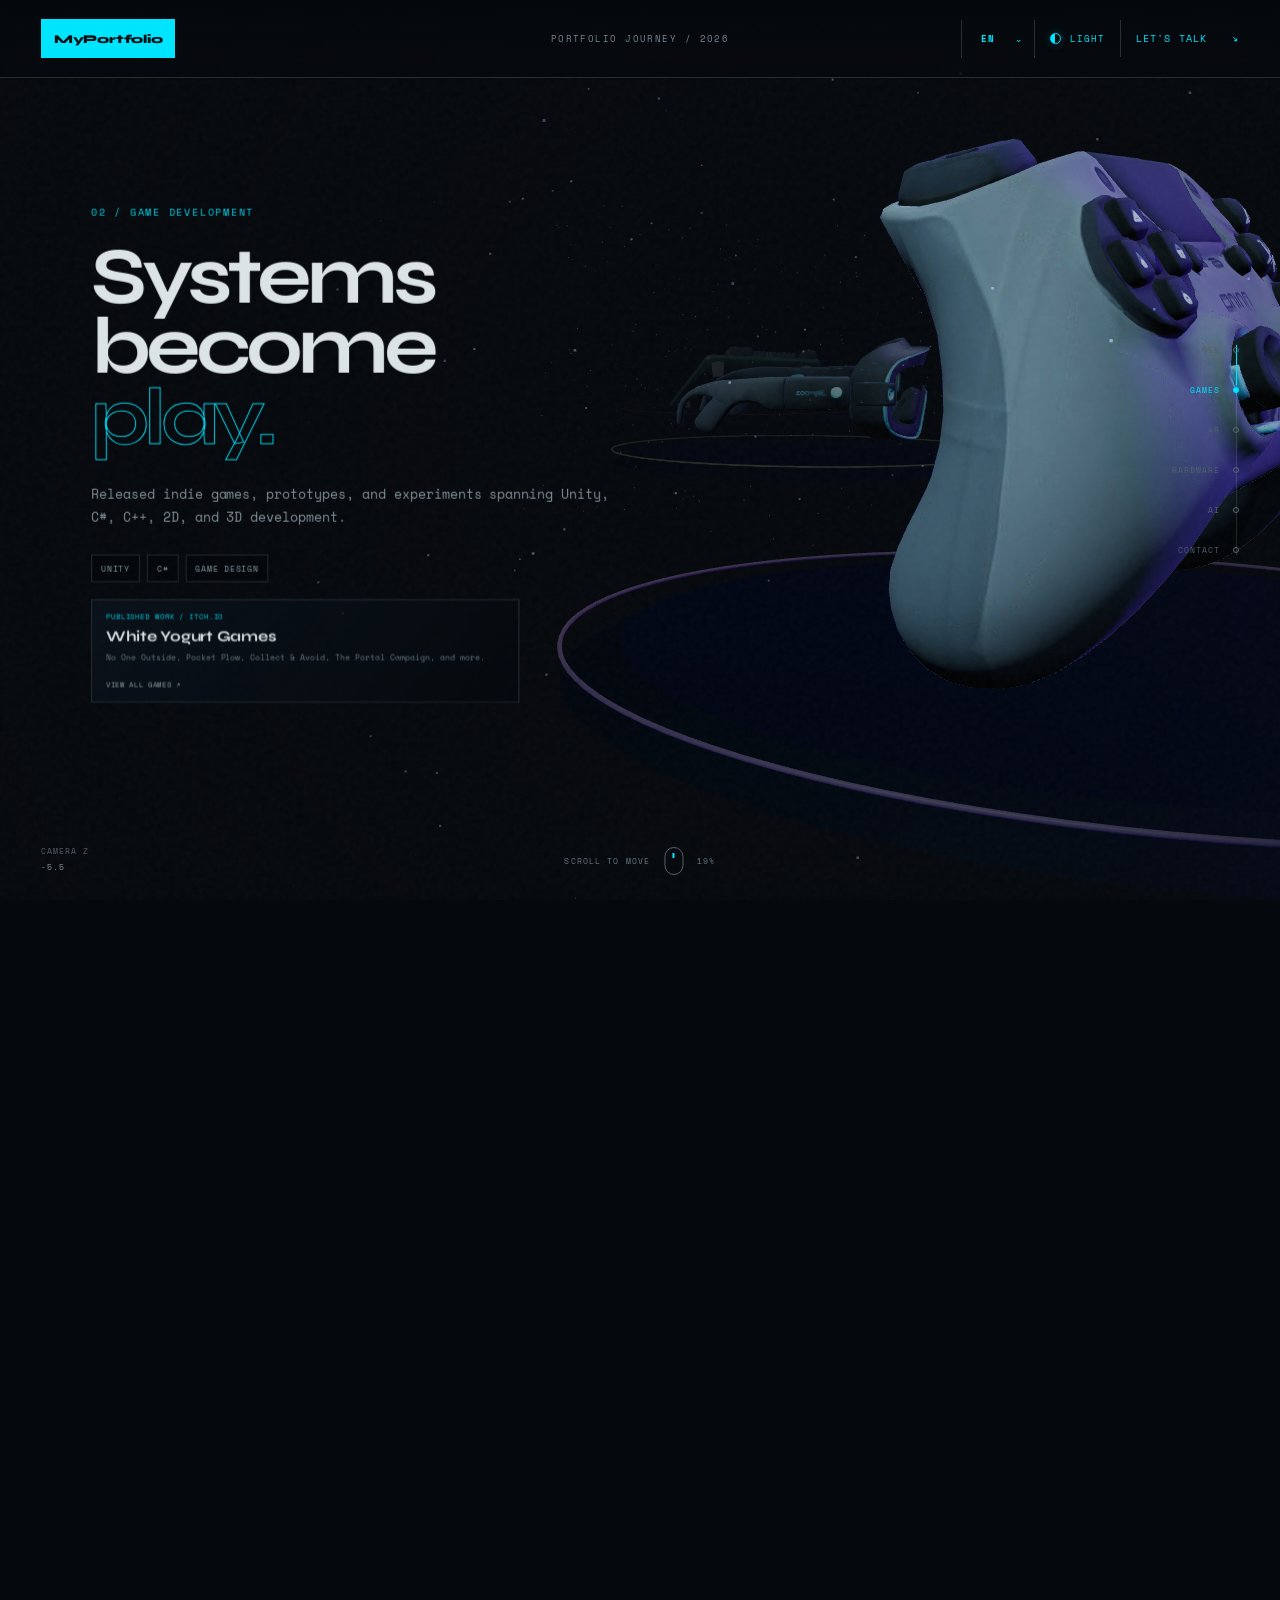
==== commit 0a85477e: "Add files via upload" ====
--- a/index.html
+++ b/index.html
@@ -11,14 +11,13 @@
         if (localStorage.getItem('portfolio-theme') === 'light') document.documentElement.dataset.theme = 'light';
       } catch (error) {}
     </script>
-    <script type="module" crossorigin src="./assets/index-C2hz7KFK.js"></script>
-    <link rel="stylesheet" crossorigin href="./assets/index-QrfKi0V8.css">
+    <script type="module" crossorigin src="./assets/index-BcsJbSGg.js"></script>
+    <link rel="stylesheet" crossorigin href="./assets/index-DyktUMr6.css">
   </head>
   <body>
     <header class="topbar">
       <a class="brand" href="#top" aria-label="Return to the beginning" data-i18n-aria-label="aria.top">
-        <span>GŠ</span>
-        <b>GREGOR ŠKOF</b>
+        <span>MyPortfolio</span>
       </a>
       <div class="topbar-center" data-i18n="header.journey">PORTFOLIO JOURNEY / 2026</div>
       <div class="topbar-actions">
--- a/assets/index-DyktUMr6.css
+++ b/assets/index-DyktUMr6.css
@@ -0,0 +1 @@
+@import"https://fonts.googleapis.com/css2?family=Space+Mono:wght@400;700&family=Syne:wght@500;600;700;800&display=swap";:root{font-family:Space Mono,monospace;color:#eff7f8;background:#05080c;font-synthesis:none;--cyan: #00e5ff;--violet: #9b6cff;--acid: #ddff43;--orange: #ff5e3a;--text: #eff7f8;--muted: #788895;--line: rgba(219, 241, 244, .17)}*{box-sizing:border-box}html{scroll-behavior:auto;scroll-snap-type:y mandatory;background:#05080c}body{margin:0;min-width:320px;overflow-x:hidden;overscroll-behavior-y:none;background:#05080c}a{color:inherit}button{font:inherit;color:inherit}.sr-only{position:absolute!important;width:1px;height:1px;padding:0;margin:-1px;overflow:hidden;clip:rect(0,0,0,0);white-space:nowrap;border:0}.topbar{position:fixed;z-index:30;top:0;left:0;right:0;height:78px;padding:0 clamp(18px,3.2vw,52px);display:flex;align-items:center;justify-content:space-between;border-bottom:1px solid var(--line);background:linear-gradient(180deg,#05080ceb,#05080c4d);-webkit-backdrop-filter:blur(8px);backdrop-filter:blur(8px)}.brand{display:flex;align-items:center;text-decoration:none}.brand span{min-width:112px;height:39px;padding:0 13px;display:grid;place-items:center;color:#001014;background:var(--cyan);font-family:Syne,sans-serif;font-size:12px;font-weight:800;letter-spacing:-.02em}.topbar-center{position:absolute;left:50%;transform:translate(-50%);color:var(--muted);font-size:9px;letter-spacing:.16em}.topbar-actions{margin-left:auto;display:flex;flex:0 0 auto;align-items:center}.language-control{position:relative;min-height:38px;padding:0 12px;display:flex;flex:0 0 auto;align-items:center;border-left:1px solid var(--line)}.language-control:after{content:"⌄";position:absolute;right:11px;top:50%;transform:translateY(-57%);color:var(--cyan);font-size:9px;pointer-events:none}.language-control select{width:48px;min-height:30px;padding:0 15px 0 7px;appearance:none;border:0;outline:none;color:var(--cyan);background:transparent;cursor:pointer;font:700 9px/1 Space Mono,monospace;letter-spacing:.1em}.language-control select:focus-visible{outline:2px solid var(--cyan);outline-offset:2px}.language-control option{color:#eff7f8;background:#0d1620}.theme-toggle{min-height:38px;padding:0 15px;display:flex;flex:0 0 auto;align-items:center;gap:9px;border:0;border-left:1px solid var(--line);color:var(--cyan);background:transparent;cursor:pointer;font-size:9px;letter-spacing:.11em}.theme-toggle i{width:11px;height:11px;flex:0 0 11px;border:1px solid var(--cyan);border-radius:50%;background:linear-gradient(90deg,var(--cyan) 50%,transparent 50%);box-shadow:0 0 9px #00e5ff40}.theme-toggle:hover{color:#e9fdff;background:#00e5ff0f}.theme-toggle:focus-visible{outline:2px solid var(--cyan);outline-offset:-2px}.contact-link{padding:11px 0 11px 15px;display:flex;flex:0 0 auto;gap:25px;white-space:nowrap;text-decoration:none;color:var(--cyan);font-size:10px;letter-spacing:.11em;border-left:1px solid var(--line)}.experience{position:fixed;z-index:1;inset:0;overflow:hidden;background:#05080c}#scene{position:absolute;inset:0;display:block;width:100%;height:100%}.vignette{position:absolute;inset:0;pointer-events:none;background:radial-gradient(circle at 64% 48%,transparent 0,transparent 23%,rgba(5,8,12,.24) 56%,rgba(5,8,12,.87) 100%)}.grain{position:absolute;inset:0;pointer-events:none;z-index:2;opacity:.16;background-image:url("data:image/svg+xml,%3Csvg viewBox='0 0 180 180' xmlns='http://www.w3.org/2000/svg'%3E%3Cfilter id='n'%3E%3CfeTurbulence type='fractalNoise' baseFrequency='.85' numOctaves='3' stitchTiles='stitch'/%3E%3C/filter%3E%3Crect width='100%25' height='100%25' filter='url(%23n)' opacity='.22'/%3E%3C/svg%3E")}.chapter-wrap{position:absolute;z-index:5;inset:0;pointer-events:none}.chapter{position:absolute;top:50%;left:clamp(26px,7vw,116px);width:min(610px,46vw);opacity:0;transform:translate3d(0,calc(-50% + 45px),0) scale(.96);filter:blur(9px);pointer-events:none;transition:opacity .12s linear}.chapter.active{pointer-events:auto}.chapter-index{margin:0 0 22px;color:var(--cyan);font-size:10px;letter-spacing:.18em}.chapter h1,.chapter h2{margin:0;font-family:Syne,sans-serif;font-size:clamp(52px,6.3vw,104px);line-height:.88;letter-spacing:-.058em}.chapter h1 em,.chapter h2 em{color:transparent;font-style:normal;-webkit-text-stroke:1px var(--cyan)}.chapter-copy{max-width:520px;margin:29px 0 26px;color:#91a0aa;font-size:clamp(12px,1vw,15px);line-height:1.8}.chapter-tags{display:flex;gap:7px;flex-wrap:wrap}.chapter-tags span{padding:7px 9px;border:1px solid var(--line);color:#9aabb4;background:#05080c59;font-size:8px;letter-spacing:.1em}.proof-grid{width:min(620px,100%);margin-top:17px;display:grid;grid-template-columns:1fr 1fr;gap:8px}.proof-grid-single{max-width:430px;grid-template-columns:1fr}.proof-card{position:relative;min-height:104px;padding:13px 14px 12px;display:flex;flex-direction:column;align-items:flex-start;overflow:hidden;border:1px solid rgba(219,241,244,.17);color:var(--text);background:linear-gradient(135deg,#0c161fd1,#060a10b8);text-decoration:none;-webkit-backdrop-filter:blur(10px);backdrop-filter:blur(10px);transition:border-color .22s,background .22s,transform .22s}a.proof-card:before{content:"";position:absolute;inset:0 auto 0 0;width:2px;background:var(--cyan);transform:scaleY(0);transform-origin:bottom;transition:transform .22s}a.proof-card:hover{border-color:#00e5ff80;background:linear-gradient(135deg,#0b222beb,#070c13db);transform:translateY(-3px)}a.proof-card:hover:before{transform:scaleY(1)}a.proof-card:focus-visible,.build-list>a:focus-visible{outline:2px solid var(--cyan);outline-offset:3px}.proof-label{margin-bottom:7px;color:var(--cyan);font-size:7px;line-height:1;letter-spacing:.13em}.proof-card strong{font-family:Syne,sans-serif;font-size:15px;letter-spacing:-.015em}.proof-card p{margin:6px 0 9px;color:#758792;font-size:8px;line-height:1.55}.proof-card i{margin-top:auto;color:#9caeb6;font-size:7px;font-style:normal;letter-spacing:.1em}.certificate-card{border-color:#9b6cff4d;background:linear-gradient(135deg,#1d1232b8,#060a10c2)}.certificate-card .proof-label,.certificate-card i{color:#b99aff}.build-list{width:min(630px,100%);margin-top:16px;border-top:1px solid var(--line)}.build-list>div,.build-list>a{position:relative;min-height:59px;padding:10px 62px 10px 0;display:grid;grid-template-columns:112px 165px 1fr;gap:12px;align-items:center;border-bottom:1px solid var(--line);color:inherit;text-decoration:none;transition:padding-left .2s,border-color .2s}.build-list>a:hover{padding-left:8px;border-color:#00e5ff73}.build-list span{color:var(--cyan);font-size:7px;letter-spacing:.1em}.build-list strong{font-family:Syne,sans-serif;font-size:13px;line-height:1.1}.build-list p{margin:0;color:#71828c;font-size:7px;line-height:1.55}.build-list i{position:absolute;right:0;color:#91a3ac;font-size:7px;font-style:normal;letter-spacing:.08em}.chapter-cta{width:240px;min-height:52px;padding:0 16px;display:flex;align-items:center;justify-content:space-between;color:#001014;background:var(--cyan);text-decoration:none;font-size:10px;font-weight:700}.chapter-cta{border:0;cursor:pointer;transition:background .2s,transform .2s}.chapter-cta:hover{background:#e9fdff;transform:translateY(-2px)}.chapter-cta:disabled{opacity:.55;cursor:wait;transform:none}.finale{left:50%;width:min(920px,calc(100vw - 180px));perspective:1400px}.contact-panel{--tilt-x: 0deg;--tilt-y: 0deg;position:relative;width:100%;padding:clamp(26px,3.2vw,44px);overflow:visible;border:1px solid rgba(0,229,255,.42);background:linear-gradient(145deg,#101b26ed,#050a10f5 58%,#0f091cf2);box-shadow:0 48px 110px #000000b8,0 0 55px #00e5ff17,inset 0 0 60px #00e5ff06;transform-style:preserve-3d;transform:rotateX(var(--tilt-x)) rotateY(var(--tilt-y));transition:transform .18s ease-out,border-color .3s}.contact-panel:before{content:"";position:absolute;inset:13px -14px -14px 13px;z-index:-1;border:1px solid rgba(155,108,255,.26);background:#04070cb8;transform:translateZ(-45px);box-shadow:22px 28px 65px #0000008c}.contact-panel:after{content:"";position:absolute;left:14%;right:14%;bottom:-32px;height:48px;z-index:-2;border-radius:50%;background:#00e5ff38;filter:blur(28px);transform:translateZ(-70px) rotateX(82deg)}.panel-grid{position:absolute;inset:0;opacity:.18;background-image:linear-gradient(rgba(0,229,255,.11) 1px,transparent 1px),linear-gradient(90deg,rgba(0,229,255,.11) 1px,transparent 1px);background-size:34px 34px;-webkit-mask-image:linear-gradient(125deg,black,transparent 72%);mask-image:linear-gradient(125deg,black,transparent 72%);pointer-events:none}.panel-orbit{position:absolute;border:1px solid rgba(0,229,255,.15);border-radius:50%;pointer-events:none}.orbit-one{width:330px;height:330px;right:-150px;top:-180px;transform:translateZ(18px)}.orbit-two{width:210px;height:210px;right:-88px;top:-120px;border-color:#9b6cff42;transform:translateZ(42px)}.panel-corner{position:absolute;width:15px;height:15px;pointer-events:none;transform:translateZ(55px)}.panel-corner:before,.panel-corner:after{content:"";position:absolute;background:var(--cyan);box-shadow:0 0 9px #00e5ffb3}.panel-corner:before{width:15px;height:1px}.panel-corner:after{width:1px;height:15px}.corner-a{top:11px;left:11px}.corner-b{top:11px;right:11px;transform:translateZ(55px) rotate(90deg)}.corner-c{bottom:11px;right:11px;transform:translateZ(55px) rotate(180deg)}.corner-d{bottom:11px;left:11px;transform:translateZ(55px) rotate(270deg)}.panel-content{position:relative;z-index:2;transform:translateZ(38px);transform-style:preserve-3d}.contact-heading{margin-bottom:23px;display:grid;grid-template-columns:1.35fr .65fr;gap:34px;align-items:end}.finale h2{font-size:clamp(40px,4.5vw,70px)}.finale .chapter-index{margin-bottom:13px}.finale .chapter-copy{margin:0 0 3px;font-size:11px;line-height:1.7}.ai-panel{background:linear-gradient(145deg,#0c1e27f2,#050a10f7 52%,#180c2bf5)}.ai-panel:after{background:linear-gradient(90deg,#00e5ff3d,#9b6cff33)}.ai-content{display:flex;flex-direction:column;align-items:center;text-align:center}.ai-content .chapter-index{margin-bottom:16px}.ai-content .chapter-copy{max-width:710px;margin:20px auto 0;color:#92a4ae}.ai-proof-grid{width:min(760px,100%);margin:22px auto 0;text-align:left}.ai-proof-card{min-height:122px}.ai-panel a.ai-proof-card:hover{transform:none}.ai-tags{justify-content:center;margin-top:17px}.contact-form{width:100%;display:flex;flex-direction:column;gap:10px;transform:translateZ(18px)}.form-row{display:grid;grid-template-columns:1fr 1fr;gap:10px}.contact-form label:not(.consent-row){display:flex;flex-direction:column;gap:6px}.contact-form label>span:first-child{color:#667781;font-size:8px;letter-spacing:.13em}.contact-form input[type=text],.contact-form input[type=email],.contact-form textarea{width:100%;border:1px solid rgba(216,241,244,.2);border-radius:0;outline:none;padding:11px 12px;color:var(--text);background:#02070bbf;box-shadow:inset 0 1px #ffffff06,0 7px 18px #00000038;-webkit-backdrop-filter:blur(8px);backdrop-filter:blur(8px);font:10px/1.5 Space Mono,monospace;transition:border-color .2s,background .2s,transform .2s,box-shadow .2s}.contact-form input[type=text],.contact-form input[type=email]{height:39px}.contact-form textarea{min-height:68px;resize:vertical}.contact-form input:focus,.contact-form textarea:focus{border-color:var(--cyan);background:#080f15eb;transform:translateZ(12px);box-shadow:0 0 22px #00e5ff1a,inset 0 1px #ffffff0a}.contact-form input::placeholder,.contact-form textarea::placeholder{color:#4f5d66}.consent-row{display:flex;align-items:flex-start;gap:9px;color:#6e7d86;font-size:8px;line-height:1.55;cursor:pointer}.consent-row input{margin:2px 0 0;accent-color:var(--cyan)}.consent-row span{color:#6e7d86!important;letter-spacing:0!important}.form-actions{min-height:52px;display:flex;align-items:center;gap:16px}#formStatus{margin:0;max-width:270px;color:#82929b;font-size:9px;line-height:1.5}#formStatus.success{color:#57efb1}#formStatus.error{color:#ff846e}.journey-nav{position:absolute;z-index:7;top:50%;right:clamp(18px,3.2vw,52px);transform:translateY(-50%);display:flex;flex-direction:column;align-items:flex-end;gap:22px}.journey-step{position:relative;min-width:94px;padding:3px 19px 3px 0;display:flex;justify-content:flex-end;border:0;background:transparent;color:#52616c;cursor:pointer;font-size:8px;letter-spacing:.12em}.journey-step i{position:absolute;right:0;top:50%;width:6px;height:6px;transform:translateY(-50%);border:1px solid #5d6a73;border-radius:50%;transition:background .25s,box-shadow .25s,border .25s}.journey-step.active{color:var(--cyan)}.journey-step.active i{border-color:var(--cyan);background:var(--cyan);box-shadow:0 0 14px var(--cyan)}.progress-line{position:absolute;top:4px;right:2.5px;width:1px;height:calc(100% - 8px);z-index:-1;background:#ffffff1f}#progress-fill{width:1px;height:0;background:var(--cyan);box-shadow:0 0 8px #00e5ffb3}.scroll-cue{position:absolute;z-index:7;left:50%;bottom:25px;transform:translate(-50%);display:flex;align-items:center;gap:14px;color:#687984;font-size:8px;letter-spacing:.14em}.mouse{width:19px;height:28px;border:1px solid #53616b;border-radius:10px;display:flex;justify-content:center}.mouse i{width:2px;height:5px;margin-top:5px;background:var(--cyan);animation:wheel 1.7s ease infinite}@keyframes wheel{0%{transform:translateY(0);opacity:0}30%{opacity:1}to{transform:translateY(10px);opacity:0}}.scene-label{position:absolute;z-index:7;left:clamp(18px,3.2vw,52px);bottom:27px;display:flex;flex-direction:column;gap:4px;color:#53616b;font-size:8px;letter-spacing:.13em}.scene-label b{color:#84949d;font-weight:400}.scroll-track{min-height:600dvh}.snap-point{height:100dvh;scroll-snap-align:start;scroll-snap-stop:always}.no-script{position:fixed;inset:0;z-index:100;display:grid;place-items:center;background:#05080c}.phone-performance .grain{display:none}.phone-performance .topbar,.phone-performance .proof-card,.phone-performance .contact-form input,.phone-performance .contact-form textarea{-webkit-backdrop-filter:none;backdrop-filter:none}.phone-performance .chapter{filter:none!important}.phone-performance .contact-panel{box-shadow:0 24px 55px #0000009e,0 0 24px #00e5ff0f;transition:none}html[data-theme=light]{color-scheme:light;color:#101b23;background:#eaf1f4;--text: #101b23;--muted: #536672;--line: rgba(25,57,70,.2)}html[data-theme=light] body,html[data-theme=light] .experience{background:#eaf1f4}html[data-theme=light] .topbar{border-color:#1939462e;background:linear-gradient(180deg,#f2f8faf5,#eaf1f48f)}html[data-theme=light] .theme-toggle:hover{color:#075b67;background:#0091a614}html[data-theme=light] .theme-toggle i{background:linear-gradient(90deg,transparent 50%,#10212a 50%);border-color:#10212a;box-shadow:none}html[data-theme=light] .language-control option{color:#101b23;background:#f3f8fa}html[data-theme=light] .vignette{background:radial-gradient(circle at 64% 48%,transparent 0,transparent 27%,rgba(220,230,235,.18) 58%,rgba(164,181,190,.58) 100%)}html[data-theme=light] .grain{opacity:.07;mix-blend-mode:multiply}html[data-theme=light] .chapter-copy,html[data-theme=light] .proof-card p,html[data-theme=light] .build-list p{color:#536872}html[data-theme=light] .chapter-tags span{color:#405966;background:#ffffff7a;border-color:#1e445233}html[data-theme=light] .proof-card{border-color:#19435238;background:linear-gradient(135deg,#ffffffdb,#e4edf1cc);box-shadow:0 14px 34px #394e5817}html[data-theme=light] a.proof-card:hover{border-color:#0099b18c;background:linear-gradient(135deg,#fff,#daf1f5f0)}html[data-theme=light] .certificate-card{border-color:#7049ca52;background:linear-gradient(135deg,#f0e9ffe0,#e6eff3db)}html[data-theme=light] .build-list{border-color:#19394633}html[data-theme=light] .build-list>div,html[data-theme=light] .build-list>a{border-color:#19394633}html[data-theme=light] .contact-panel{border-color:#009cb480;background:linear-gradient(145deg,#fffffff7,#e4eef2fa 58%,#efe9faf7);box-shadow:0 42px 90px #43535c40,0 0 45px #00a0b914,inset 0 0 55px #ffffff80}html[data-theme=light] .ai-panel{background:linear-gradient(145deg,#eefcfdfa,#e5eff3fa 52%,#f1eafdfa)}html[data-theme=light] .contact-panel:before{border-color:#6f4acd3d;background:#cddae1c2;box-shadow:22px 28px 60px #4b596233}html[data-theme=light] .panel-grid{opacity:.25}html[data-theme=light] .contact-form input[type=text],html[data-theme=light] .contact-form input[type=email],html[data-theme=light] .contact-form textarea{border-color:#1e46533d;color:#112029;background:#ffffffd6;box-shadow:inset 0 1px #fffc,0 7px 18px #394b5414}html[data-theme=light] .contact-form input:focus,html[data-theme=light] .contact-form textarea:focus{background:#fff}html[data-theme=light] .contact-form input::placeholder,html[data-theme=light] .contact-form textarea::placeholder{color:#778a94}html[data-theme=light] .consent-row,html[data-theme=light] .consent-row span{color:#5d707a!important}html[data-theme=light] .journey-step{color:#71838d}html[data-theme=light] .progress-line{background:#16303c29}html[data-theme=light] .scroll-cue,html[data-theme=light] .scene-label{color:#5d727d}html[data-theme=light] .scene-label b{color:#334b57}html[data-theme=light] .mouse{border-color:#647985}@media(max-width:1180px)and (min-width:821px){.topbar{height:70px}.chapter{left:42px;width:47vw}.chapter h1,.chapter h2{font-size:clamp(50px,6.5vw,78px)}.chapter-copy{max-width:430px;margin:22px 0 20px}.proof-card{min-height:98px}.build-list>div,.build-list>a{grid-template-columns:92px 135px 1fr;gap:9px}.finale{width:min(820px,calc(100vw - 140px))}.finale h2{font-size:clamp(40px,4.7vw,58px)}.contact-panel{padding:30px 34px}.journey-nav{right:24px}}@media(max-width:820px){.topbar{height:65px;padding-left:max(18px,env(safe-area-inset-left));padding-right:max(18px,env(safe-area-inset-right))}.topbar-center{display:none}.chapter{top:auto;bottom:max(82px,calc(env(safe-area-inset-bottom) + 72px));left:20px;width:calc(100vw - 40px);transform:translate3d(0,35px,0) scale(.97)}.chapter h1,.chapter h2{font-size:clamp(42px,11.5vw,66px)}.chapter-copy{max-width:82%;margin:17px 0 15px;font-size:10px;line-height:1.7}.chapter-index{margin-bottom:15px;font-size:9px}.chapter-tags span{padding:6px 8px}.proof-grid{max-width:560px;margin-top:12px}.proof-grid-single{max-width:390px}.proof-card{min-height:89px;padding:11px 12px 10px}.proof-card p{margin:5px 0 7px}.build-list{max-width:570px;margin-top:11px}.build-list>div,.build-list>a{min-height:49px;padding:8px 52px 8px 0;grid-template-columns:90px 145px 1fr;gap:8px}.finale{top:50%;left:20px;bottom:auto;width:calc(100vw - 40px);perspective:900px}.contact-panel{max-height:calc(100dvh - 150px);padding:23px 20px 19px;overflow-x:hidden;overflow-y:auto;-webkit-overflow-scrolling:touch;scrollbar-width:thin;scrollbar-color:rgba(0,229,255,.55) rgba(255,255,255,.06)}.contact-panel::-webkit-scrollbar{width:4px}.contact-panel::-webkit-scrollbar-track{background:#ffffff0f}.contact-panel::-webkit-scrollbar-thumb{background:#00e5ff8c}.contact-heading{margin-bottom:14px;grid-template-columns:1fr;gap:8px}.finale h2{font-size:clamp(36px,8.8vw,50px)}.finale .chapter-copy{max-width:100%;margin:0}.ai-content .chapter-copy{max-width:680px;margin-top:13px}.ai-proof-grid{margin-top:13px}.ai-proof-card{min-height:96px}.ai-tags{margin-top:10px}.contact-form{gap:7px}.contact-form input[type=text],.contact-form input[type=email],.contact-form textarea{font-size:16px;touch-action:manipulation}.contact-form input[type=text],.contact-form input[type=email]{height:44px}.contact-form textarea{min-height:72px}.consent-row{min-height:24px;align-items:center;font-size:8px}.consent-row input{width:18px;height:18px;flex:0 0 18px}.form-actions{min-height:44px}.chapter-cta{min-height:44px;touch-action:manipulation}.journey-nav{top:82px;left:max(20px,env(safe-area-inset-left));right:max(20px,env(safe-area-inset-right));transform:none;flex-direction:row;justify-content:space-between;align-items:center;gap:0}.journey-step{min-width:0;padding:16px 0 0;justify-content:center}.journey-step span{display:none}.journey-step i{top:0;right:50%;transform:translate(50%)}.progress-line{top:2.5px;left:2px;right:2px;width:auto;height:1px}#progress-fill{width:0;height:1px}.scroll-cue{left:auto;right:max(17px,env(safe-area-inset-right));bottom:max(18px,env(safe-area-inset-bottom));transform:none}.scroll-cue>span:first-child,.mouse{display:none}.scene-label{left:max(18px,env(safe-area-inset-left));bottom:max(18px,env(safe-area-inset-bottom))}.vignette{background:linear-gradient(180deg,#05080c0d,#05080c0a 40%,#05080cdb 78%,#05080c)}}@media(max-width:560px){.topbar{height:58px}.brand span{min-width:88px;width:auto;height:34px;padding:0 9px;font-size:11px}.language-control{min-height:34px;padding:0 7px}.language-control:after{right:6px}.language-control select{width:39px;padding-left:4px;padding-right:11px}.theme-toggle{min-height:34px;padding:0 11px}.theme-toggle span{display:none}.contact-link{gap:8px}.chapter{left:16px;bottom:max(62px,calc(env(safe-area-inset-bottom) + 52px));width:calc(100vw - 32px)}.chapter h1,.chapter h2{font-size:clamp(36px,11.2vw,54px)}.chapter-copy{max-width:100%;margin:13px 0 12px;line-height:1.6}.chapter-tags span:nth-child(n+4){display:none}.proof-grid{margin-top:9px;gap:6px}.proof-card{min-height:82px;padding:9px 10px}.proof-label{margin-bottom:5px;font-size:6px}.proof-card strong{font-size:13px}.proof-card p{margin:4px 0 6px;font-size:7px;line-height:1.45}.proof-card i{font-size:6px}.build-list{margin-top:9px}.build-list>div,.build-list>a{min-height:45px;padding:7px 43px 7px 0;grid-template-columns:72px 1fr}.build-list p{display:none}.build-list strong{font-size:11px}.build-list span,.build-list i{font-size:6px}.journey-nav{top:72px;left:16px;right:16px}.finale{top:50%;left:14px;bottom:auto;width:calc(100vw - 28px)}.contact-panel{max-height:calc(100dvh - 126px);padding:18px 15px 15px}.contact-heading{margin-bottom:10px;gap:5px}.finale h2{font-size:clamp(31px,8.8vw,40px)}.finale .chapter-copy{font-size:9px}.ai-content .chapter-index{margin-bottom:9px}.ai-content .chapter-copy,.ai-proof-grid{margin-top:9px}.ai-proof-card{min-height:88px}.ai-tags{margin-top:8px}.contact-form{gap:6px}.form-row{grid-template-columns:1fr 1fr;gap:6px}.contact-form label:not(.consent-row){gap:4px}.contact-form input[type=text],.contact-form input[type=email]{height:42px;padding:9px 10px}.contact-form textarea{min-height:60px;padding:9px 10px}.consent-row{font-size:8px}.form-actions{min-height:44px;align-items:center;flex-direction:row;gap:9px}.chapter-cta{width:176px;min-height:44px}#formStatus{min-width:0;min-height:12px;flex:1}.orbit-one{width:220px;height:220px;right:-115px;top:-130px}.orbit-two{width:140px;height:140px;right:-65px;top:-80px}}@media(max-height:700px)and (min-width:821px){.topbar{height:58px}.brand span{height:34px}.chapter-index{margin-bottom:12px}.chapter h1,.chapter h2{font-size:clamp(42px,7.5vh,62px)}.chapter-copy{margin:14px 0 13px;font-size:10px;line-height:1.6}.chapter-tags span{padding:5px 7px}.proof-grid{margin-top:9px}.proof-card{min-height:73px;padding:9px 11px}.proof-card p{margin:4px 0;font-size:7px}.build-list{margin-top:8px}.build-list>div,.build-list>a{min-height:40px;padding-top:6px;padding-bottom:6px}.build-list p{display:none}.finale{width:min(800px,calc(100vw - 140px))}.contact-panel{padding:18px 25px}.contact-heading{margin-bottom:10px}.finale h2{font-size:clamp(34px,6.5vh,45px)}.finale .chapter-copy{font-size:9px;line-height:1.5}.contact-form{gap:6px}.contact-form input[type=text],.contact-form input[type=email]{height:32px;padding:8px 10px}.contact-form textarea{min-height:44px;padding:8px 10px}.form-actions,.chapter-cta{min-height:39px}.journey-nav{gap:15px}.scroll-cue,.scene-label{bottom:10px}}@media(max-width:820px)and (max-height:620px){.topbar{height:52px}.journey-nav{top:62px}.chapter{bottom:45px;width:min(440px,calc(100vw - 32px))}.chapter h1,.chapter h2{font-size:clamp(32px,9vh,44px)}.chapter-copy{max-width:75%;margin:9px 0;font-size:9px}.chapter-tags{display:none}.proof-grid{margin-top:7px;gap:6px}.proof-card{min-height:56px;padding:7px 9px}.proof-card p{display:none}.proof-card strong{font-size:11px}.proof-label,.proof-card i{font-size:6px}.build-list{margin-top:6px}.build-list>div,.build-list>a{min-height:34px;padding:5px 40px 5px 0;grid-template-columns:70px 1fr}.build-list p{display:none}.build-list strong{font-size:10px}.finale{top:50%;left:45px;bottom:auto;width:min(720px,calc(100vw - 90px));transform-origin:center}.contact-panel{max-height:calc(100dvh - 82px);padding:13px 18px}.contact-heading{grid-template-columns:1.2fr .8fr;align-items:end;margin-bottom:7px}.finale h2{font-size:clamp(28px,7.2vh,36px)}.finale .chapter-index{margin-bottom:6px}.contact-form input[type=text],.contact-form input[type=email]{height:40px}.contact-form textarea{min-height:48px}.consent-row{min-height:20px;font-size:7px}.consent-row input{width:16px;height:16px;flex-basis:16px}.form-actions,.chapter-cta{min-height:40px}}@media(max-width:420px){.topbar{padding-left:max(12px,env(safe-area-inset-left));padding-right:max(12px,env(safe-area-inset-right))}.language-control{padding:0 4px}.language-control:after{right:3px}.language-control select{width:34px;padding-left:3px;padding-right:9px;font-size:8px}.theme-toggle{padding:0 8px}.contact-link{padding-left:8px;gap:5px;font-size:8px;letter-spacing:.05em}}@media(max-width:420px)and (max-height:620px){.chapter{left:12px;width:calc(100vw - 24px)}.finale{left:10px;width:calc(100vw - 20px)}.contact-panel{padding:11px 12px}.contact-heading{grid-template-columns:1fr}.finale h2{font-size:28px}.finale .chapter-copy{display:none}.contact-form textarea{min-height:44px}.chapter-cta{width:160px}}@media(max-width:420px)and (min-height:621px){.form-row,.ai-proof-grid{grid-template-columns:1fr}.ai-proof-card{min-height:78px}.ai-proof-card p{margin-bottom:5px}.contact-panel{max-height:calc(100dvh - 118px)}}@media(max-width:360px){.finale{left:8px;width:calc(100vw - 16px)}.contact-panel{padding:14px 11px 12px}.finale h2{font-size:29px}.finale .chapter-copy{display:none}.chapter-cta{width:152px;padding:0 11px}.form-actions{gap:7px}}@media(prefers-reduced-motion:reduce){.mouse i{animation:none}.chapter{filter:none!important}}
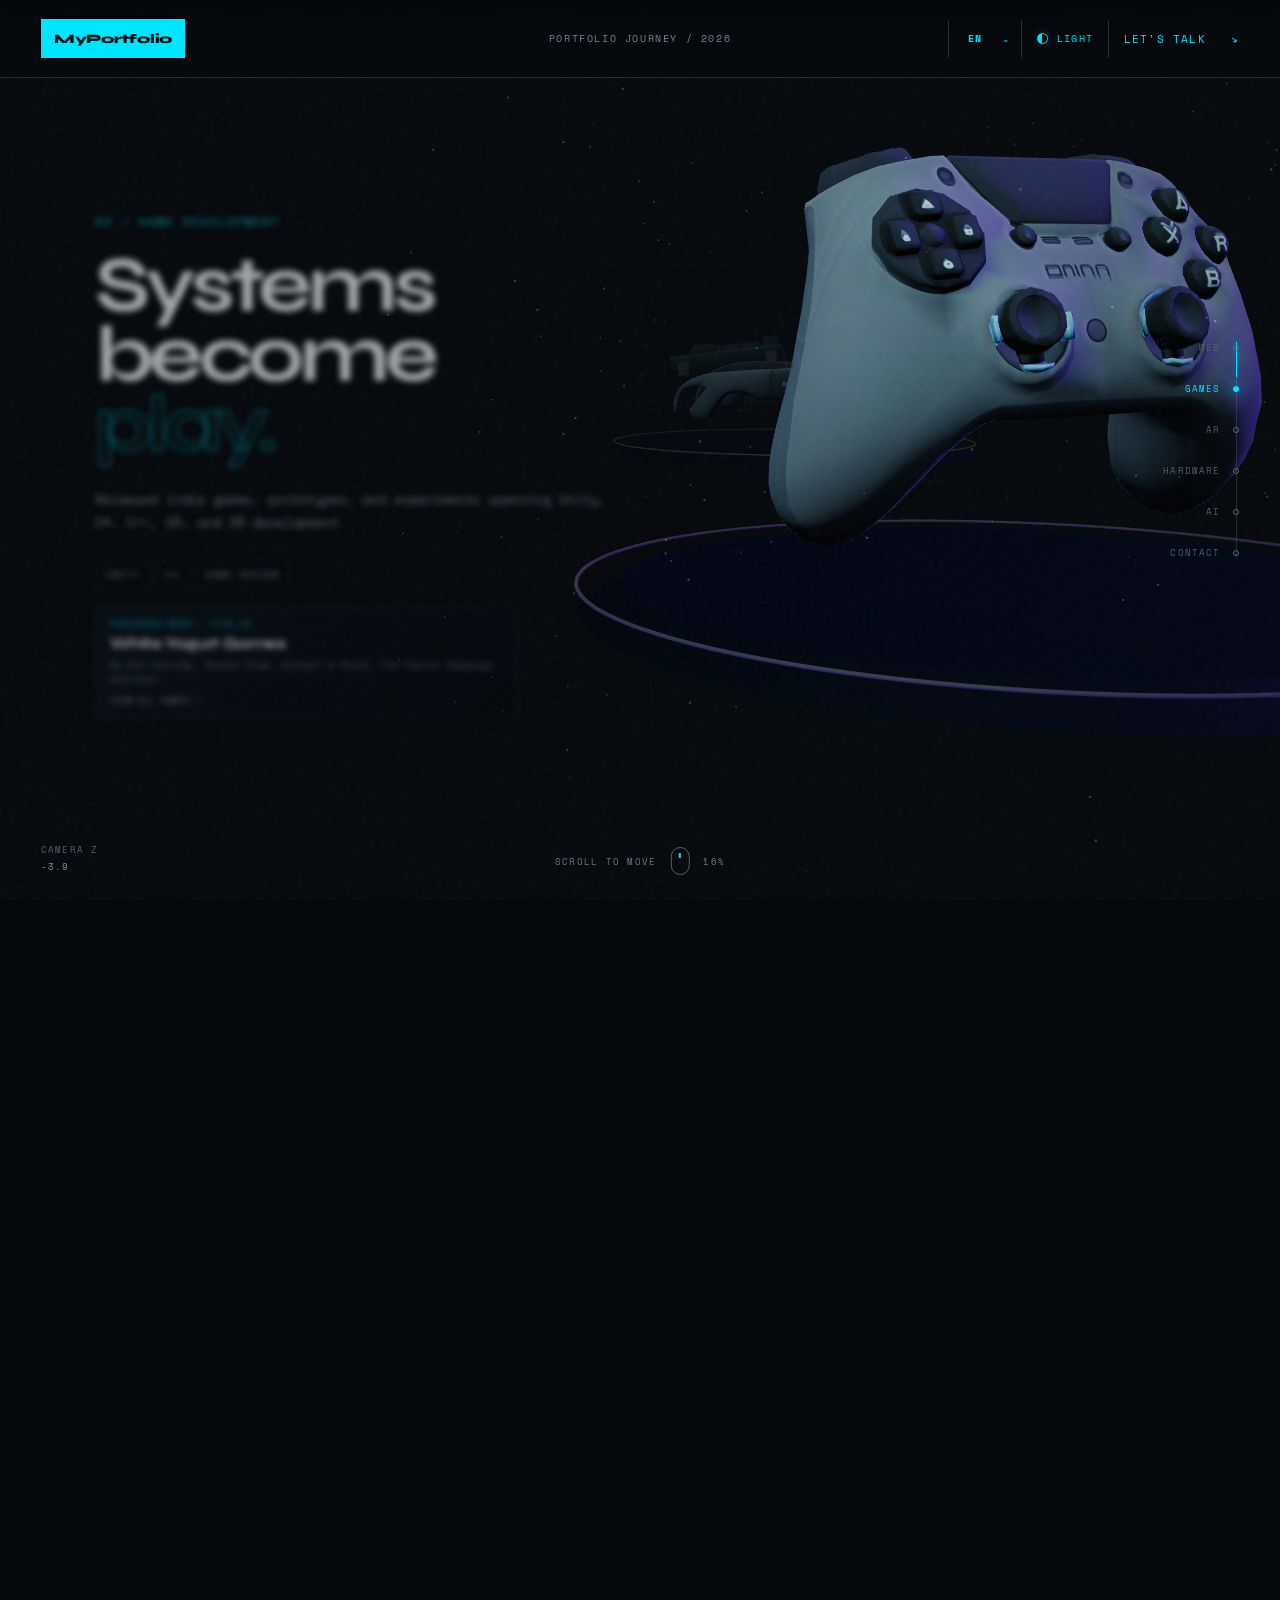
==== commit 394392d3: "Add files via upload" ====
--- a/index.html
+++ b/index.html
@@ -11,8 +11,8 @@
         if (localStorage.getItem('portfolio-theme') === 'light') document.documentElement.dataset.theme = 'light';
       } catch (error) {}
     </script>
-    <script type="module" crossorigin src="./assets/index-BcsJbSGg.js"></script>
-    <link rel="stylesheet" crossorigin href="./assets/index-DyktUMr6.css">
+    <script type="module" crossorigin src="./assets/index-Cp0z61DO.js"></script>
+    <link rel="stylesheet" crossorigin href="./assets/index-SJTzEtyF.css">
   </head>
   <body>
     <header class="topbar">
--- a/assets/index-SJTzEtyF.css
+++ b/assets/index-SJTzEtyF.css
@@ -0,0 +1 @@
+@import"https://fonts.googleapis.com/css2?family=Space+Mono:wght@400;700&family=Syne:wght@500;600;700;800&display=swap";:root{font-family:Space Mono,monospace;color:#eff7f8;background:#05080c;font-synthesis:none;--cyan: #00e5ff;--violet: #9b6cff;--acid: #ddff43;--orange: #ff5e3a;--text: #eff7f8;--muted: #788895;--line: rgba(219, 241, 244, .17)}*{box-sizing:border-box}html{scroll-behavior:auto;scroll-snap-type:y mandatory;background:#05080c}body{margin:0;min-width:320px;overflow-x:hidden;overscroll-behavior-y:none;background:#05080c}a{color:inherit}button{font:inherit;color:inherit}.sr-only{position:absolute!important;width:1px;height:1px;padding:0;margin:-1px;overflow:hidden;clip:rect(0,0,0,0);white-space:nowrap;border:0}.topbar{position:fixed;z-index:30;top:0;left:0;right:0;height:78px;padding:0 clamp(18px,3.2vw,52px);display:flex;align-items:center;justify-content:space-between;border-bottom:1px solid var(--line);background:linear-gradient(180deg,#05080ceb,#05080c4d);-webkit-backdrop-filter:blur(8px);backdrop-filter:blur(8px)}.brand{display:flex;align-items:center;text-decoration:none}.brand span{min-width:112px;height:39px;padding:0 13px;display:grid;place-items:center;color:#001014;background:var(--cyan);font-family:Syne,sans-serif;font-size:13px;font-weight:800;letter-spacing:-.02em}.topbar-center{position:absolute;left:50%;transform:translate(-50%);color:var(--muted);font-size:10px;letter-spacing:.16em}.topbar-actions{margin-left:auto;display:flex;flex:0 0 auto;align-items:center}.language-control{position:relative;min-height:38px;padding:0 12px;display:flex;flex:0 0 auto;align-items:center;border-left:1px solid var(--line)}.language-control:after{content:"⌄";position:absolute;right:11px;top:50%;transform:translateY(-57%);color:var(--cyan);font-size:9px;pointer-events:none}.language-control select{width:48px;min-height:30px;padding:0 15px 0 7px;appearance:none;border:0;outline:none;color:var(--cyan);background:transparent;cursor:pointer;font:700 10px/1 Space Mono,monospace;letter-spacing:.1em}.language-control select:focus-visible{outline:2px solid var(--cyan);outline-offset:2px}.language-control option{color:#eff7f8;background:#0d1620}.theme-toggle{min-height:38px;padding:0 15px;display:flex;flex:0 0 auto;align-items:center;gap:9px;border:0;border-left:1px solid var(--line);color:var(--cyan);background:transparent;cursor:pointer;font-size:10px;letter-spacing:.11em}.theme-toggle i{width:11px;height:11px;flex:0 0 11px;border:1px solid var(--cyan);border-radius:50%;background:linear-gradient(90deg,var(--cyan) 50%,transparent 50%);box-shadow:0 0 9px #00e5ff40}.theme-toggle:hover{color:#e9fdff;background:#00e5ff0f}.theme-toggle:focus-visible{outline:2px solid var(--cyan);outline-offset:-2px}.contact-link{padding:11px 0 11px 15px;display:flex;flex:0 0 auto;gap:25px;white-space:nowrap;text-decoration:none;color:var(--cyan);font-size:11px;letter-spacing:.11em;border-left:1px solid var(--line)}.experience{position:fixed;z-index:1;inset:0;overflow:hidden;background:#05080c}#scene{position:absolute;inset:0;display:block;width:100%;height:100%}.vignette{position:absolute;inset:0;pointer-events:none;background:radial-gradient(circle at 64% 48%,transparent 0,transparent 23%,rgba(5,8,12,.24) 56%,rgba(5,8,12,.87) 100%)}.grain{position:absolute;inset:0;pointer-events:none;z-index:2;opacity:.16;background-image:url("data:image/svg+xml,%3Csvg viewBox='0 0 180 180' xmlns='http://www.w3.org/2000/svg'%3E%3Cfilter id='n'%3E%3CfeTurbulence type='fractalNoise' baseFrequency='.85' numOctaves='3' stitchTiles='stitch'/%3E%3C/filter%3E%3Crect width='100%25' height='100%25' filter='url(%23n)' opacity='.22'/%3E%3C/svg%3E")}.chapter-wrap{position:absolute;z-index:5;inset:0;pointer-events:none}.chapter{position:absolute;top:50%;left:clamp(26px,7vw,116px);width:min(610px,46vw);opacity:0;transform:translate3d(0,calc(-50% + 45px),0) scale(.96);filter:blur(9px);pointer-events:none;transition:opacity .12s linear}.chapter.active{pointer-events:auto}.chapter-index{margin:0 0 22px;color:var(--cyan);font-size:11px;letter-spacing:.18em}.chapter h1,.chapter h2{margin:0;font-family:Syne,sans-serif;font-size:clamp(52px,6.3vw,104px);line-height:.88;letter-spacing:-.058em}.chapter h1 em,.chapter h2 em{color:transparent;font-style:normal;-webkit-text-stroke:1px var(--cyan)}.chapter-copy{max-width:520px;margin:29px 0 26px;color:#91a0aa;font-size:clamp(13px,1.05vw,16px);line-height:1.75}.chapter-tags{display:flex;gap:7px;flex-wrap:wrap}.chapter-tags span{padding:7px 9px;border:1px solid var(--line);color:#9aabb4;background:#05080c59;font-size:9px;letter-spacing:.1em}.proof-grid{width:min(620px,100%);margin-top:17px;display:grid;grid-template-columns:1fr 1fr;gap:8px}.proof-grid-single{max-width:430px;grid-template-columns:1fr}.proof-card{position:relative;min-height:104px;padding:13px 14px 12px;display:flex;flex-direction:column;align-items:flex-start;overflow:hidden;border:1px solid rgba(219,241,244,.17);color:var(--text);background:linear-gradient(135deg,#0c161fd1,#060a10b8);text-decoration:none;-webkit-backdrop-filter:blur(10px);backdrop-filter:blur(10px);transition:border-color .22s,background .22s,transform .22s}a.proof-card:before{content:"";position:absolute;inset:0 auto 0 0;width:2px;background:var(--cyan);transform:scaleY(0);transform-origin:bottom;transition:transform .22s}a.proof-card:hover{border-color:#00e5ff80;background:linear-gradient(135deg,#0b222beb,#070c13db);transform:translateY(-3px)}a.proof-card:hover:before{transform:scaleY(1)}a.proof-card:focus-visible,.build-list>a:focus-visible{outline:2px solid var(--cyan);outline-offset:3px}.proof-label{margin-bottom:7px;color:var(--cyan);font-size:8px;line-height:1;letter-spacing:.13em}.proof-card strong{font-family:Syne,sans-serif;font-size:16px;letter-spacing:-.015em}.proof-card p{margin:6px 0 9px;color:#758792;font-size:9px;line-height:1.55}.proof-card i{margin-top:auto;color:#9caeb6;font-size:8px;font-style:normal;letter-spacing:.1em}.certificate-card{border-color:#9b6cff4d;background:linear-gradient(135deg,#1d1232b8,#060a10c2)}.certificate-card .proof-label,.certificate-card i{color:#b99aff}.build-list{width:min(630px,100%);margin-top:16px;border-top:1px solid var(--line)}.build-list>div,.build-list>a{position:relative;min-height:59px;padding:10px 62px 10px 0;display:grid;grid-template-columns:112px 165px 1fr;gap:12px;align-items:center;border-bottom:1px solid var(--line);color:inherit;text-decoration:none;transition:padding-left .2s,border-color .2s}.build-list>a:hover{padding-left:8px;border-color:#00e5ff73}.build-list span{color:var(--cyan);font-size:8px;letter-spacing:.1em}.build-list strong{font-family:Syne,sans-serif;font-size:14px;line-height:1.1}.build-list p{margin:0;color:#71828c;font-size:8px;line-height:1.55}.build-list i{position:absolute;right:0;color:#91a3ac;font-size:8px;font-style:normal;letter-spacing:.08em}.chapter-cta{width:240px;min-height:52px;padding:0 16px;display:flex;align-items:center;justify-content:space-between;color:#001014;background:var(--cyan);text-decoration:none;font-size:11px;font-weight:700}.chapter-cta{border:0;cursor:pointer;transition:background .2s,transform .2s}.chapter-cta:hover{background:#e9fdff;transform:translateY(-2px)}.chapter-cta:disabled{opacity:.55;cursor:wait;transform:none}.finale{left:50%;width:min(920px,calc(100vw - 180px));perspective:1400px}.contact-panel{--tilt-x: 0deg;--tilt-y: 0deg;position:relative;width:100%;padding:clamp(26px,3.2vw,44px);overflow:visible;border:1px solid rgba(0,229,255,.42);background:linear-gradient(145deg,#101b26ed,#050a10f5 58%,#0f091cf2);box-shadow:0 48px 110px #000000b8,0 0 55px #00e5ff17,inset 0 0 60px #00e5ff06;transform-style:preserve-3d;transform:rotateX(var(--tilt-x)) rotateY(var(--tilt-y));transition:transform .18s ease-out,border-color .3s}.contact-panel:before{content:"";position:absolute;inset:13px -14px -14px 13px;z-index:-1;border:1px solid rgba(155,108,255,.26);background:#04070cb8;transform:translateZ(-45px);box-shadow:22px 28px 65px #0000008c}.contact-panel:after{content:"";position:absolute;left:14%;right:14%;bottom:-32px;height:48px;z-index:-2;border-radius:50%;background:#00e5ff38;filter:blur(28px);transform:translateZ(-70px) rotateX(82deg)}.panel-grid{position:absolute;inset:0;opacity:.18;background-image:linear-gradient(rgba(0,229,255,.11) 1px,transparent 1px),linear-gradient(90deg,rgba(0,229,255,.11) 1px,transparent 1px);background-size:34px 34px;-webkit-mask-image:linear-gradient(125deg,black,transparent 72%);mask-image:linear-gradient(125deg,black,transparent 72%);pointer-events:none}.panel-orbit{position:absolute;border:1px solid rgba(0,229,255,.15);border-radius:50%;pointer-events:none}.orbit-one{width:330px;height:330px;right:-150px;top:-180px;transform:translateZ(18px)}.orbit-two{width:210px;height:210px;right:-88px;top:-120px;border-color:#9b6cff42;transform:translateZ(42px)}.panel-corner{position:absolute;width:15px;height:15px;pointer-events:none;transform:translateZ(55px)}.panel-corner:before,.panel-corner:after{content:"";position:absolute;background:var(--cyan);box-shadow:0 0 9px #00e5ffb3}.panel-corner:before{width:15px;height:1px}.panel-corner:after{width:1px;height:15px}.corner-a{top:11px;left:11px}.corner-b{top:11px;right:11px;transform:translateZ(55px) rotate(90deg)}.corner-c{bottom:11px;right:11px;transform:translateZ(55px) rotate(180deg)}.corner-d{bottom:11px;left:11px;transform:translateZ(55px) rotate(270deg)}.panel-content{position:relative;z-index:2;transform:translateZ(38px);transform-style:preserve-3d}.contact-heading{margin-bottom:23px;display:grid;grid-template-columns:1.35fr .65fr;gap:34px;align-items:end}.finale h2{font-size:clamp(40px,4.5vw,70px)}.finale .chapter-index{margin-bottom:13px}.finale .chapter-copy{margin:0 0 3px;font-size:12px;line-height:1.7}.ai-panel{background:linear-gradient(145deg,#0c1e27f2,#050a10f7 52%,#180c2bf5)}.ai-panel:after{background:linear-gradient(90deg,#00e5ff3d,#9b6cff33)}.ai-content{display:flex;flex-direction:column;align-items:center;text-align:center}.ai-content .chapter-index{margin-bottom:16px}.ai-content .chapter-copy{max-width:710px;margin:20px auto 0;color:#92a4ae}.ai-proof-grid{width:min(760px,100%);margin:22px auto 0;text-align:left}.ai-proof-card{min-height:122px}.ai-panel a.ai-proof-card:hover{transform:none}.ai-tags{justify-content:center;margin-top:17px}.contact-form{width:100%;display:flex;flex-direction:column;gap:10px;transform:translateZ(18px)}.form-row{display:grid;grid-template-columns:1fr 1fr;gap:10px}.contact-form label:not(.consent-row){display:flex;flex-direction:column;gap:6px}.contact-form label>span:first-child{color:#667781;font-size:9px;letter-spacing:.13em}.contact-form input[type=text],.contact-form input[type=email],.contact-form textarea{width:100%;border:1px solid rgba(216,241,244,.2);border-radius:0;outline:none;padding:11px 12px;color:var(--text);background:#02070bbf;box-shadow:inset 0 1px #ffffff06,0 7px 18px #00000038;-webkit-backdrop-filter:blur(8px);backdrop-filter:blur(8px);font:11px/1.5 Space Mono,monospace;transition:border-color .2s,background .2s,transform .2s,box-shadow .2s}.contact-form input[type=text],.contact-form input[type=email]{height:39px}.contact-form textarea{min-height:68px;resize:vertical}.contact-form input:focus,.contact-form textarea:focus{border-color:var(--cyan);background:#080f15eb;transform:translateZ(12px);box-shadow:0 0 22px #00e5ff1a,inset 0 1px #ffffff0a}.contact-form input::placeholder,.contact-form textarea::placeholder{color:#4f5d66}.consent-row{display:flex;align-items:flex-start;gap:9px;color:#6e7d86;font-size:9px;line-height:1.55;cursor:pointer}.consent-row input{margin:2px 0 0;accent-color:var(--cyan)}.consent-row span{color:#6e7d86!important;letter-spacing:0!important}.form-actions{min-height:52px;display:flex;align-items:center;gap:16px}#formStatus{margin:0;max-width:270px;color:#82929b;font-size:10px;line-height:1.5}#formStatus.success{color:#57efb1}#formStatus.error{color:#ff846e}.journey-nav{position:absolute;z-index:7;top:50%;right:clamp(18px,3.2vw,52px);transform:translateY(-50%);display:flex;flex-direction:column;align-items:flex-end;gap:22px}.journey-step{position:relative;min-width:94px;padding:3px 19px 3px 0;display:flex;justify-content:flex-end;border:0;background:transparent;color:#52616c;cursor:pointer;font-size:9px;letter-spacing:.12em}.journey-step i{position:absolute;right:0;top:50%;width:6px;height:6px;transform:translateY(-50%);border:1px solid #5d6a73;border-radius:50%;transition:background .25s,box-shadow .25s,border .25s}.journey-step.active{color:var(--cyan)}.journey-step.active i{border-color:var(--cyan);background:var(--cyan);box-shadow:0 0 14px var(--cyan)}.progress-line{position:absolute;top:4px;right:2.5px;width:1px;height:calc(100% - 8px);z-index:-1;background:#ffffff1f}#progress-fill{width:1px;height:0;background:var(--cyan);box-shadow:0 0 8px #00e5ffb3}.scroll-cue{position:absolute;z-index:7;left:50%;bottom:25px;transform:translate(-50%);display:flex;align-items:center;gap:14px;color:#687984;font-size:9px;letter-spacing:.14em}.mouse{width:19px;height:28px;border:1px solid #53616b;border-radius:10px;display:flex;justify-content:center}.mouse i{width:2px;height:5px;margin-top:5px;background:var(--cyan);animation:wheel 1.7s ease infinite}@keyframes wheel{0%{transform:translateY(0);opacity:0}30%{opacity:1}to{transform:translateY(10px);opacity:0}}.scene-label{position:absolute;z-index:7;left:clamp(18px,3.2vw,52px);bottom:27px;display:flex;flex-direction:column;gap:4px;color:#53616b;font-size:9px;letter-spacing:.13em}.scene-label b{color:#84949d;font-weight:400}.scroll-track{min-height:600dvh}.snap-point{height:100dvh;scroll-snap-align:start;scroll-snap-stop:always}.no-script{position:fixed;inset:0;z-index:100;display:grid;place-items:center;background:#05080c}.phone-performance .grain{display:none}.phone-performance .topbar,.phone-performance .proof-card,.phone-performance .contact-form input,.phone-performance .contact-form textarea{-webkit-backdrop-filter:none;backdrop-filter:none}.phone-performance .chapter{filter:none!important}.phone-performance .contact-panel{box-shadow:0 24px 55px #0000009e,0 0 24px #00e5ff0f;transition:none}html[data-theme=light]{color-scheme:light;color:#101b23;background:#eaf1f4;--text: #101b23;--muted: #536672;--line: rgba(25,57,70,.2)}html[data-theme=light] body,html[data-theme=light] .experience{background:#eaf1f4}html[data-theme=light] .topbar{border-color:#1939462e;background:linear-gradient(180deg,#f2f8faf5,#eaf1f48f)}html[data-theme=light] .theme-toggle:hover{color:#075b67;background:#0091a614}html[data-theme=light] .theme-toggle i{background:linear-gradient(90deg,transparent 50%,#10212a 50%);border-color:#10212a;box-shadow:none}html[data-theme=light] .language-control option{color:#101b23;background:#f3f8fa}html[data-theme=light] .vignette{background:radial-gradient(circle at 64% 48%,transparent 0,transparent 27%,rgba(220,230,235,.18) 58%,rgba(164,181,190,.58) 100%)}html[data-theme=light] .grain{opacity:.07;mix-blend-mode:multiply}html[data-theme=light] .chapter-copy,html[data-theme=light] .proof-card p,html[data-theme=light] .build-list p{color:#536872}html[data-theme=light] .chapter-tags span{color:#405966;background:#ffffff7a;border-color:#1e445233}html[data-theme=light] .proof-card{border-color:#19435238;background:linear-gradient(135deg,#ffffffdb,#e4edf1cc);box-shadow:0 14px 34px #394e5817}html[data-theme=light] a.proof-card:hover{border-color:#0099b18c;background:linear-gradient(135deg,#fff,#daf1f5f0)}html[data-theme=light] .certificate-card{border-color:#7049ca52;background:linear-gradient(135deg,#f0e9ffe0,#e6eff3db)}html[data-theme=light] .build-list{border-color:#19394633}html[data-theme=light] .build-list>div,html[data-theme=light] .build-list>a{border-color:#19394633}html[data-theme=light] .contact-panel{border-color:#009cb480;background:linear-gradient(145deg,#fffffff7,#e4eef2fa 58%,#efe9faf7);box-shadow:0 42px 90px #43535c40,0 0 45px #00a0b914,inset 0 0 55px #ffffff80}html[data-theme=light] .ai-panel{background:linear-gradient(145deg,#eefcfdfa,#e5eff3fa 52%,#f1eafdfa)}html[data-theme=light] .contact-panel:before{border-color:#6f4acd3d;background:#cddae1c2;box-shadow:22px 28px 60px #4b596233}html[data-theme=light] .panel-grid{opacity:.25}html[data-theme=light] .contact-form input[type=text],html[data-theme=light] .contact-form input[type=email],html[data-theme=light] .contact-form textarea{border-color:#1e46533d;color:#112029;background:#ffffffd6;box-shadow:inset 0 1px #fffc,0 7px 18px #394b5414}html[data-theme=light] .contact-form input:focus,html[data-theme=light] .contact-form textarea:focus{background:#fff}html[data-theme=light] .contact-form input::placeholder,html[data-theme=light] .contact-form textarea::placeholder{color:#778a94}html[data-theme=light] .consent-row,html[data-theme=light] .consent-row span{color:#5d707a!important}html[data-theme=light] .journey-step{color:#71838d}html[data-theme=light] .progress-line{background:#16303c29}html[data-theme=light] .scroll-cue,html[data-theme=light] .scene-label{color:#5d727d}html[data-theme=light] .scene-label b{color:#334b57}html[data-theme=light] .mouse{border-color:#647985}@media(max-width:1180px)and (min-width:821px){.topbar{height:70px}.chapter{left:42px;width:47vw}.chapter h1,.chapter h2{font-size:clamp(50px,6.5vw,78px)}.chapter-copy{max-width:430px;margin:22px 0 20px}.proof-card{min-height:98px}.build-list>div,.build-list>a{grid-template-columns:92px 135px 1fr;gap:9px}.finale{width:min(820px,calc(100vw - 140px))}.finale h2{font-size:clamp(40px,4.7vw,58px)}.contact-panel{padding:30px 34px}.journey-nav{right:24px}}@media(max-width:820px){.topbar{height:65px;padding-left:max(18px,env(safe-area-inset-left));padding-right:max(18px,env(safe-area-inset-right))}.topbar-center{display:none}.chapter{top:auto;bottom:max(82px,calc(env(safe-area-inset-bottom) + 72px));left:20px;width:calc(100vw - 40px);transform:translate3d(0,35px,0) scale(.97)}.chapter h1,.chapter h2{font-size:clamp(42px,11.5vw,66px)}.chapter-copy{max-width:82%;margin:17px 0 15px;font-size:11px;line-height:1.65}.chapter-index{margin-bottom:15px;font-size:10px}.chapter-tags span{padding:6px 8px}.proof-grid{max-width:560px;margin-top:12px}.proof-grid-single{max-width:390px}.proof-card{min-height:89px;padding:11px 12px 10px}.proof-card p{margin:5px 0 7px}.build-list{max-width:570px;margin-top:11px}.build-list>div,.build-list>a{min-height:49px;padding:8px 52px 8px 0;grid-template-columns:90px 145px 1fr;gap:8px}.finale{top:50%;left:20px;bottom:auto;width:calc(100vw - 40px);perspective:900px}.contact-panel{max-height:calc(100dvh - 150px);padding:23px 20px 19px;overflow-x:hidden;overflow-y:auto;-webkit-overflow-scrolling:touch;scrollbar-width:thin;scrollbar-color:rgba(0,229,255,.55) rgba(255,255,255,.06)}.contact-panel::-webkit-scrollbar{width:4px}.contact-panel::-webkit-scrollbar-track{background:#ffffff0f}.contact-panel::-webkit-scrollbar-thumb{background:#00e5ff8c}.contact-heading{margin-bottom:14px;grid-template-columns:1fr;gap:8px}.finale h2{font-size:clamp(36px,8.8vw,50px)}.finale .chapter-copy{max-width:100%;margin:0}.ai-content .chapter-copy{max-width:680px;margin-top:13px}.ai-proof-grid{margin-top:13px}.ai-proof-card{min-height:96px}.ai-tags{margin-top:10px}.contact-form{gap:7px}.contact-form input[type=text],.contact-form input[type=email],.contact-form textarea{font-size:16px;touch-action:manipulation}.contact-form input[type=text],.contact-form input[type=email]{height:44px}.contact-form textarea{min-height:72px}.consent-row{min-height:24px;align-items:center;font-size:8px}.consent-row input{width:18px;height:18px;flex:0 0 18px}.form-actions{min-height:44px}.chapter-cta{min-height:44px;touch-action:manipulation}.journey-nav{top:82px;left:max(20px,env(safe-area-inset-left));right:max(20px,env(safe-area-inset-right));transform:none;flex-direction:row;justify-content:space-between;align-items:center;gap:0}.journey-step{min-width:0;padding:16px 0 0;justify-content:center}.journey-step span{display:none}.journey-step i{top:0;right:50%;transform:translate(50%)}.progress-line{top:2.5px;left:2px;right:2px;width:auto;height:1px}#progress-fill{width:0;height:1px}.scroll-cue{left:auto;right:max(17px,env(safe-area-inset-right));bottom:max(18px,env(safe-area-inset-bottom));transform:none}.scroll-cue>span:first-child,.mouse{display:none}.scene-label{left:max(18px,env(safe-area-inset-left));bottom:max(18px,env(safe-area-inset-bottom))}.vignette{background:linear-gradient(180deg,#05080c0d,#05080c0a 40%,#05080cdb 78%,#05080c)}}@media(max-width:560px){.topbar{height:58px}.brand span{min-width:88px;width:auto;height:34px;padding:0 9px;font-size:11px}.language-control{min-height:34px;padding:0 7px}.language-control:after{right:6px}.language-control select{width:39px;padding-left:4px;padding-right:11px}.theme-toggle{min-height:34px;padding:0 11px}.theme-toggle span{display:none}.contact-link{gap:8px}.chapter{left:16px;bottom:max(62px,calc(env(safe-area-inset-bottom) + 52px));width:calc(100vw - 32px)}.chapter h1,.chapter h2{font-size:clamp(36px,11.2vw,54px)}.chapter-copy{max-width:100%;margin:13px 0 12px;line-height:1.6}.chapter-tags span:nth-child(n+4){display:none}.proof-grid{margin-top:9px;gap:6px}.proof-card{min-height:82px;padding:9px 10px}.proof-label{margin-bottom:5px;font-size:7px}.proof-card strong{font-size:14px}.proof-card p{margin:4px 0 6px;font-size:8px;line-height:1.45}.proof-card i{font-size:7px}.build-list{margin-top:9px}.build-list>div,.build-list>a{min-height:45px;padding:7px 43px 7px 0;grid-template-columns:72px 1fr}.build-list p{display:none}.build-list strong{font-size:11px}.build-list span,.build-list i{font-size:7px}.journey-nav{top:72px;left:16px;right:16px}.finale{top:50%;left:14px;bottom:auto;width:calc(100vw - 28px)}.contact-panel{max-height:calc(100dvh - 126px);padding:18px 15px 15px}.contact-heading{margin-bottom:10px;gap:5px}.finale h2{font-size:clamp(31px,8.8vw,40px)}.finale .chapter-copy{font-size:10px}.ai-content .chapter-index{margin-bottom:9px}.ai-content .chapter-copy,.ai-proof-grid{margin-top:9px}.ai-proof-card{min-height:88px}.ai-tags{margin-top:8px}.contact-form{gap:6px}.form-row{grid-template-columns:1fr 1fr;gap:6px}.contact-form label:not(.consent-row){gap:4px}.contact-form input[type=text],.contact-form input[type=email]{height:42px;padding:9px 10px}.contact-form textarea{min-height:60px;padding:9px 10px}.consent-row{font-size:9px}.form-actions{min-height:44px;align-items:center;flex-direction:row;gap:9px}.chapter-cta{width:176px;min-height:44px}#formStatus{min-width:0;min-height:12px;flex:1}.orbit-one{width:220px;height:220px;right:-115px;top:-130px}.orbit-two{width:140px;height:140px;right:-65px;top:-80px}}@media(max-height:700px)and (min-width:821px){.topbar{height:58px}.brand span{height:34px}.chapter-index{margin-bottom:12px}.chapter h1,.chapter h2{font-size:clamp(42px,7.5vh,62px)}.chapter-copy{margin:14px 0 13px;font-size:11px;line-height:1.55}.chapter-tags span{padding:5px 7px}.proof-grid{margin-top:9px}.proof-card{min-height:73px;padding:9px 11px}.proof-card p{margin:4px 0;font-size:8px}.build-list{margin-top:8px}.build-list>div,.build-list>a{min-height:40px;padding-top:6px;padding-bottom:6px}.build-list p{display:none}.finale{width:min(800px,calc(100vw - 140px))}.contact-panel{padding:18px 25px}.contact-heading{margin-bottom:10px}.finale h2{font-size:clamp(34px,6.5vh,45px)}.finale .chapter-copy{font-size:10px;line-height:1.5}.contact-form{gap:6px}.contact-form input[type=text],.contact-form input[type=email]{height:32px;padding:8px 10px}.contact-form textarea{min-height:44px;padding:8px 10px}.form-actions,.chapter-cta{min-height:39px}.journey-nav{gap:15px}.scroll-cue,.scene-label{bottom:10px}}@media(max-width:820px)and (max-height:620px){.topbar{height:52px}.journey-nav{top:62px}.chapter{bottom:45px;width:min(440px,calc(100vw - 32px))}.chapter h1,.chapter h2{font-size:clamp(32px,9vh,44px)}.chapter-copy{max-width:75%;margin:9px 0;font-size:10px}.chapter-tags{display:none}.proof-grid{margin-top:7px;gap:6px}.proof-card{min-height:56px;padding:7px 9px}.proof-card p{display:none}.proof-card strong{font-size:11px}.proof-label,.proof-card i{font-size:7px}.build-list{margin-top:6px}.build-list>div,.build-list>a{min-height:34px;padding:5px 40px 5px 0;grid-template-columns:70px 1fr}.build-list p{display:none}.build-list strong{font-size:10px}.finale{top:50%;left:45px;bottom:auto;width:min(720px,calc(100vw - 90px));transform-origin:center}.contact-panel{max-height:calc(100dvh - 82px);padding:13px 18px}.contact-heading{grid-template-columns:1.2fr .8fr;align-items:end;margin-bottom:7px}.finale h2{font-size:clamp(28px,7.2vh,36px)}.finale .chapter-index{margin-bottom:6px}.contact-form input[type=text],.contact-form input[type=email]{height:40px}.contact-form textarea{min-height:48px}.consent-row{min-height:20px;font-size:8px}.consent-row input{width:16px;height:16px;flex-basis:16px}.form-actions,.chapter-cta{min-height:40px}}@media(max-width:420px){.topbar{padding-left:max(12px,env(safe-area-inset-left));padding-right:max(12px,env(safe-area-inset-right))}.language-control{padding:0 4px}.language-control:after{right:3px}.language-control select{width:34px;padding-left:3px;padding-right:9px;font-size:9px}.theme-toggle{padding:0 8px}.contact-link{padding-left:8px;gap:5px;font-size:9px;letter-spacing:.04em}}@media(max-width:420px)and (max-height:620px){.chapter{left:12px;width:calc(100vw - 24px)}.finale{left:10px;width:calc(100vw - 20px)}.contact-panel{padding:11px 12px}.contact-heading{grid-template-columns:1fr}.finale h2{font-size:28px}.finale .chapter-copy{display:none}.contact-form textarea{min-height:44px}.chapter-cta{width:160px}}@media(max-width:420px)and (min-height:621px){.form-row,.ai-proof-grid{grid-template-columns:1fr}.ai-proof-card{min-height:78px}.ai-proof-card p{margin-bottom:5px}.contact-panel{max-height:calc(100dvh - 118px)}}@media(max-width:360px){.finale{left:8px;width:calc(100vw - 16px)}.contact-panel{padding:14px 11px 12px}.finale h2{font-size:29px}.finale .chapter-copy{display:none}.chapter-cta{width:152px;padding:0 11px}.form-actions{gap:7px}}@media(prefers-reduced-motion:reduce){.mouse i{animation:none}.chapter{filter:none!important}}
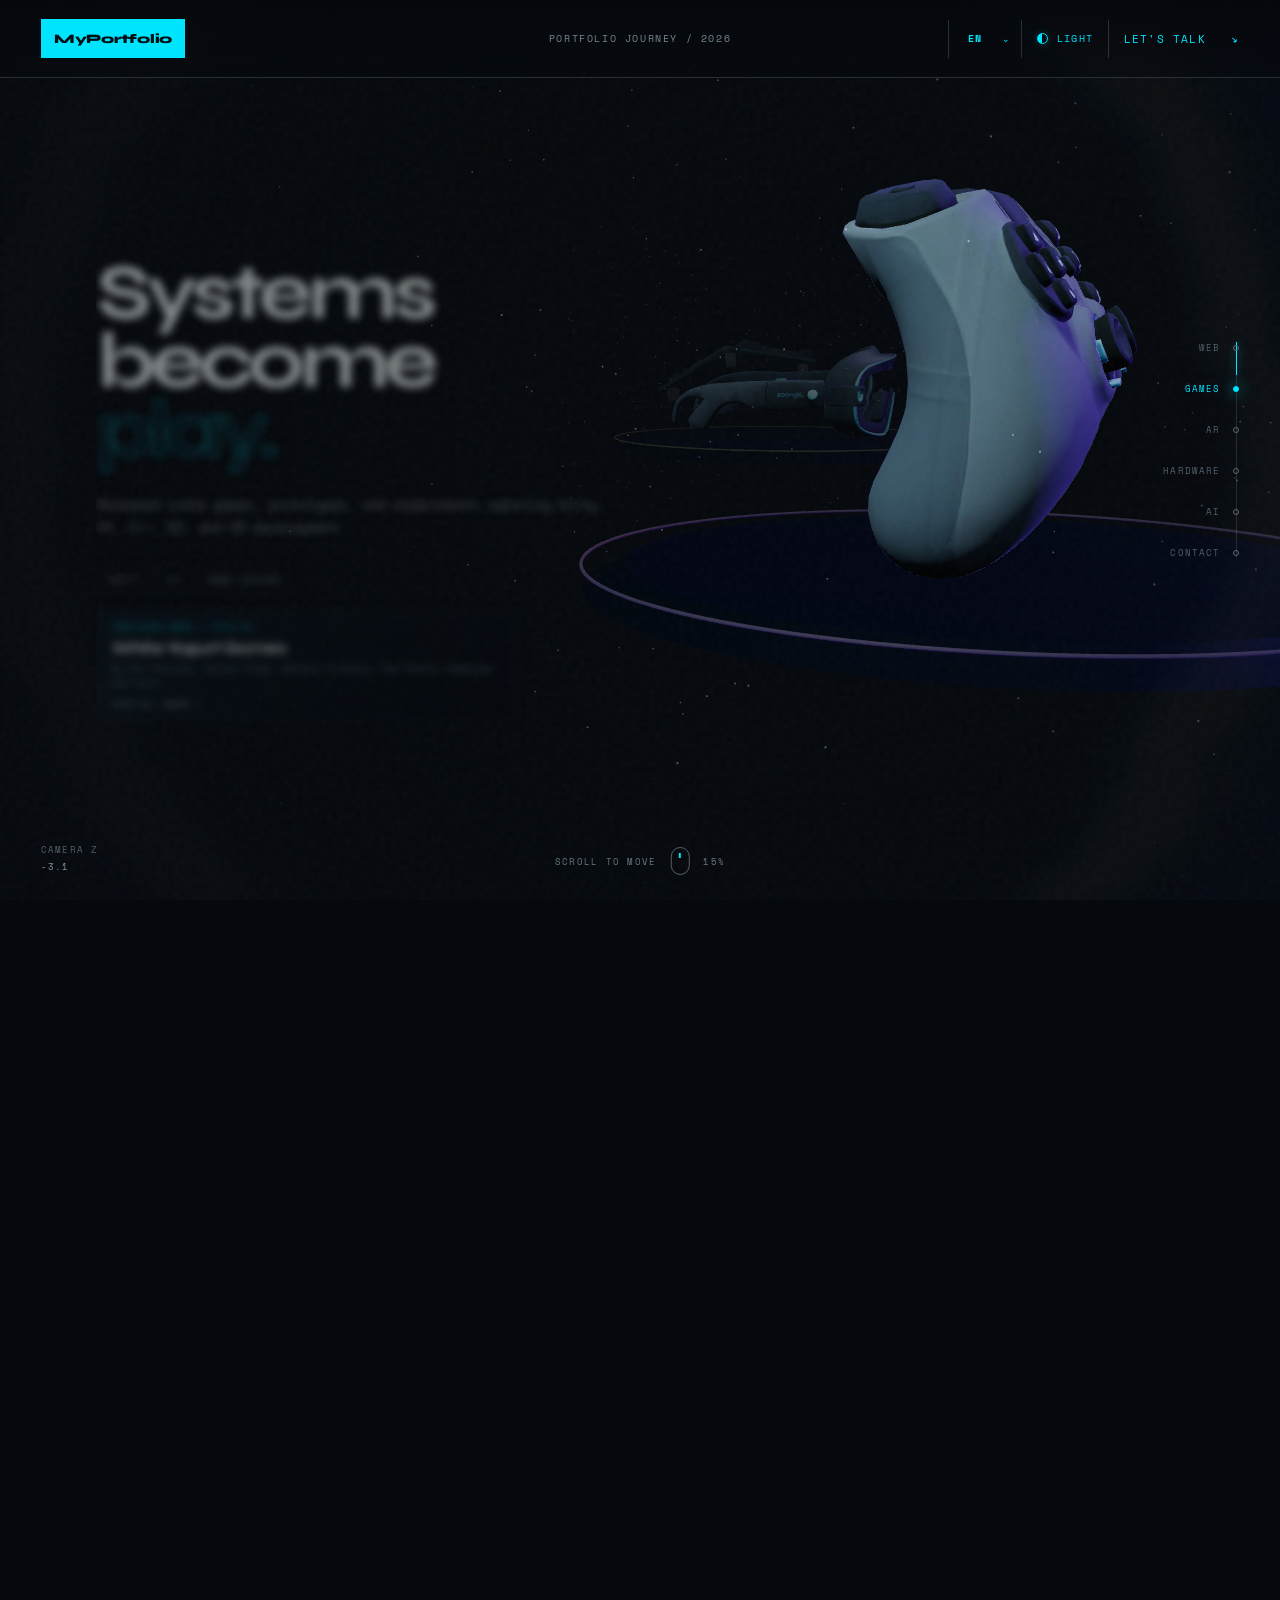
==== commit 950805ee: "Add files via upload" ====
--- a/index.html
+++ b/index.html
@@ -11,8 +11,8 @@
         if (localStorage.getItem('portfolio-theme') === 'light') document.documentElement.dataset.theme = 'light';
       } catch (error) {}
     </script>
-    <script type="module" crossorigin src="./assets/index-Cp0z61DO.js"></script>
-    <link rel="stylesheet" crossorigin href="./assets/index-SJTzEtyF.css">
+    <script type="module" crossorigin src="./assets/index-CSd8JkRq.js"></script>
+    <link rel="stylesheet" crossorigin href="./assets/index-BbU9xiwQ.css">
   </head>
   <body>
     <header class="topbar">
--- a/assets/index-BbU9xiwQ.css
+++ b/assets/index-BbU9xiwQ.css
@@ -0,0 +1 @@
+@import"https://fonts.googleapis.com/css2?family=Space+Mono:wght@400;700&family=Syne:wght@500;600;700;800&display=swap";:root{font-family:Space Mono,monospace;color:#eff7f8;background:#05080c;font-synthesis:none;--cyan: #00e5ff;--violet: #9b6cff;--acid: #ddff43;--orange: #ff5e3a;--text: #eff7f8;--muted: #788895;--line: rgba(219, 241, 244, .17)}*{box-sizing:border-box}html{scroll-behavior:auto;scroll-snap-type:y mandatory;background:#05080c}body{margin:0;min-width:320px;overflow-x:hidden;overscroll-behavior-y:none;background:#05080c}a{color:inherit}button{font:inherit;color:inherit}.sr-only{position:absolute!important;width:1px;height:1px;padding:0;margin:-1px;overflow:hidden;clip:rect(0,0,0,0);white-space:nowrap;border:0}.topbar{position:fixed;z-index:30;top:0;left:0;right:0;height:78px;padding:0 clamp(18px,3.2vw,52px);display:flex;align-items:center;justify-content:space-between;border-bottom:1px solid var(--line);background:linear-gradient(180deg,#05080ceb,#05080c4d);-webkit-backdrop-filter:blur(8px);backdrop-filter:blur(8px)}.brand{display:flex;align-items:center;text-decoration:none}.brand span{min-width:112px;height:39px;padding:0 13px;display:grid;place-items:center;color:#001014;background:var(--cyan);font-family:Syne,sans-serif;font-size:13px;font-weight:800;letter-spacing:-.02em}.topbar-center{position:absolute;left:50%;transform:translate(-50%);color:var(--muted);font-size:10px;letter-spacing:.16em}.topbar-actions{margin-left:auto;display:flex;flex:0 0 auto;align-items:center}.language-control{position:relative;min-height:38px;padding:0 12px;display:flex;flex:0 0 auto;align-items:center;border-left:1px solid var(--line)}.language-control:after{content:"⌄";position:absolute;right:11px;top:50%;transform:translateY(-57%);color:var(--cyan);font-size:9px;pointer-events:none}.language-control select{width:48px;min-height:30px;padding:0 15px 0 7px;appearance:none;border:0;outline:none;color:var(--cyan);background:transparent;cursor:pointer;font:700 10px/1 Space Mono,monospace;letter-spacing:.1em}.language-control select:focus-visible{outline:2px solid var(--cyan);outline-offset:2px}.language-control option{color:#eff7f8;background:#0d1620}.theme-toggle{min-height:38px;padding:0 15px;display:flex;flex:0 0 auto;align-items:center;gap:9px;border:0;border-left:1px solid var(--line);color:var(--cyan);background:transparent;cursor:pointer;font-size:10px;letter-spacing:.11em}.theme-toggle i{width:11px;height:11px;flex:0 0 11px;border:1px solid var(--cyan);border-radius:50%;background:linear-gradient(90deg,var(--cyan) 50%,transparent 50%);box-shadow:0 0 9px #00e5ff40}.theme-toggle:hover{color:#e9fdff;background:#00e5ff0f}.theme-toggle:focus-visible{outline:2px solid var(--cyan);outline-offset:-2px}.contact-link{padding:11px 0 11px 15px;display:flex;flex:0 0 auto;gap:25px;white-space:nowrap;text-decoration:none;color:var(--cyan);font-size:11px;letter-spacing:.11em;border-left:1px solid var(--line)}.experience{position:fixed;z-index:1;inset:0;overflow:hidden;background:#05080c}#scene{position:absolute;inset:0;display:block;width:100%;height:100%}.vignette{position:absolute;inset:0;pointer-events:none;background:radial-gradient(circle at 64% 48%,transparent 0,transparent 23%,rgba(5,8,12,.24) 56%,rgba(5,8,12,.87) 100%)}.grain{position:absolute;inset:0;pointer-events:none;z-index:2;opacity:.16;background-image:url("data:image/svg+xml,%3Csvg viewBox='0 0 180 180' xmlns='http://www.w3.org/2000/svg'%3E%3Cfilter id='n'%3E%3CfeTurbulence type='fractalNoise' baseFrequency='.85' numOctaves='3' stitchTiles='stitch'/%3E%3C/filter%3E%3Crect width='100%25' height='100%25' filter='url(%23n)' opacity='.22'/%3E%3C/svg%3E")}.chapter-wrap{position:absolute;z-index:5;inset:0;pointer-events:none}.chapter{position:absolute;top:50%;left:clamp(26px,7vw,116px);width:min(610px,46vw);opacity:0;transform:translate3d(0,calc(-50% + 45px),0) scale(.96);filter:blur(9px);pointer-events:none;transition:opacity .12s linear}.chapter.active{pointer-events:auto}.chapter-index{margin:0 0 22px;color:var(--cyan);font-size:11px;letter-spacing:.18em}.chapter h1,.chapter h2{margin:0;font-family:Syne,sans-serif;font-size:clamp(52px,6.3vw,104px);line-height:.88;letter-spacing:-.058em}.chapter h1 em,.chapter h2 em{color:transparent;font-style:normal;-webkit-text-stroke:1px var(--cyan)}.chapter-copy{max-width:520px;margin:29px 0 26px;color:#91a0aa;font-size:clamp(13px,1.05vw,16px);line-height:1.75}.chapter-tags{display:flex;gap:7px;flex-wrap:wrap}.chapter-tags span{padding:7px 9px;border:1px solid var(--line);color:#9aabb4;background:#05080c59;font-size:9px;letter-spacing:.1em}.proof-grid{width:min(620px,100%);margin-top:17px;display:grid;grid-template-columns:1fr 1fr;gap:8px}.proof-grid-single{max-width:430px;grid-template-columns:1fr}.proof-card{position:relative;min-height:104px;padding:13px 14px 12px;display:flex;flex-direction:column;align-items:flex-start;overflow:hidden;border:1px solid rgba(219,241,244,.17);color:var(--text);background:linear-gradient(135deg,#0c161fd1,#060a10b8);text-decoration:none;-webkit-backdrop-filter:blur(10px);backdrop-filter:blur(10px);transition:border-color .22s,background .22s,transform .22s}a.proof-card:before{content:"";position:absolute;inset:0 auto 0 0;width:2px;background:var(--cyan);transform:scaleY(0);transform-origin:bottom;transition:transform .22s}a.proof-card:hover{border-color:#00e5ff80;background:linear-gradient(135deg,#0b222beb,#070c13db);transform:translateY(-3px)}a.proof-card:hover:before{transform:scaleY(1)}a.proof-card:focus-visible,.build-list>a:focus-visible{outline:2px solid var(--cyan);outline-offset:3px}.proof-label{margin-bottom:7px;color:var(--cyan);font-size:8px;line-height:1;letter-spacing:.13em}.proof-card strong{font-family:Syne,sans-serif;font-size:16px;letter-spacing:-.015em}.proof-card p{margin:6px 0 9px;color:#758792;font-size:9px;line-height:1.55}.proof-card i{margin-top:auto;color:#9caeb6;font-size:8px;font-style:normal;letter-spacing:.1em}.certificate-card{border-color:#9b6cff4d;background:linear-gradient(135deg,#1d1232b8,#060a10c2)}.certificate-card .proof-label,.certificate-card i{color:#b99aff}.build-list{width:min(630px,100%);margin-top:16px;border-top:1px solid var(--line)}.build-list>div,.build-list>a{position:relative;min-height:59px;padding:10px 62px 10px 0;display:grid;grid-template-columns:112px 165px 1fr;gap:12px;align-items:center;border-bottom:1px solid var(--line);color:inherit;text-decoration:none;transition:padding-left .2s,border-color .2s}.build-list>a:hover{padding-left:8px;border-color:#00e5ff73}.build-list span{color:var(--cyan);font-size:8px;letter-spacing:.1em}.build-list strong{font-family:Syne,sans-serif;font-size:14px;line-height:1.1}.build-list p{margin:0;color:#71828c;font-size:8px;line-height:1.55}.build-list i{position:absolute;right:0;color:#91a3ac;font-size:8px;font-style:normal;letter-spacing:.08em}.chapter-cta{width:240px;min-height:52px;padding:0 16px;display:flex;align-items:center;justify-content:space-between;color:#001014;background:var(--cyan);text-decoration:none;font-size:11px;font-weight:700}.chapter-cta{border:0;cursor:pointer;transition:background .2s,transform .2s}.chapter-cta:hover{background:#e9fdff;transform:translateY(-2px)}.chapter-cta:disabled{opacity:.55;cursor:wait;transform:none}.finale{left:50%;width:min(920px,calc(100vw - 180px));perspective:1400px}.contact-panel{--tilt-x: 0deg;--tilt-y: 0deg;position:relative;width:100%;padding:clamp(26px,3.2vw,44px);overflow:visible;border:1px solid rgba(0,229,255,.42);background:linear-gradient(145deg,#101b26ed,#050a10f5 58%,#0f091cf2);box-shadow:0 48px 110px #000000b8,0 0 55px #00e5ff17,inset 0 0 60px #00e5ff06;transform-style:preserve-3d;transform:rotateX(var(--tilt-x)) rotateY(var(--tilt-y));transition:transform .18s ease-out,border-color .3s}.contact-panel:before{content:"";position:absolute;inset:13px -14px -14px 13px;z-index:-1;border:1px solid rgba(155,108,255,.26);background:#04070cb8;transform:translateZ(-45px);box-shadow:22px 28px 65px #0000008c}.contact-panel:after{content:"";position:absolute;left:14%;right:14%;bottom:-32px;height:48px;z-index:-2;border-radius:50%;background:#00e5ff38;filter:blur(28px);transform:translateZ(-70px) rotateX(82deg)}.panel-grid{position:absolute;inset:0;opacity:.18;background-image:linear-gradient(rgba(0,229,255,.11) 1px,transparent 1px),linear-gradient(90deg,rgba(0,229,255,.11) 1px,transparent 1px);background-size:34px 34px;-webkit-mask-image:linear-gradient(125deg,black,transparent 72%);mask-image:linear-gradient(125deg,black,transparent 72%);pointer-events:none}.panel-orbit{position:absolute;border:1px solid rgba(0,229,255,.15);border-radius:50%;pointer-events:none}.orbit-one{width:330px;height:330px;right:-150px;top:-180px;transform:translateZ(18px)}.orbit-two{width:210px;height:210px;right:-88px;top:-120px;border-color:#9b6cff42;transform:translateZ(42px)}.panel-corner{position:absolute;width:15px;height:15px;pointer-events:none;transform:translateZ(55px)}.panel-corner:before,.panel-corner:after{content:"";position:absolute;background:var(--cyan);box-shadow:0 0 9px #00e5ffb3}.panel-corner:before{width:15px;height:1px}.panel-corner:after{width:1px;height:15px}.corner-a{top:11px;left:11px}.corner-b{top:11px;right:11px;transform:translateZ(55px) rotate(90deg)}.corner-c{bottom:11px;right:11px;transform:translateZ(55px) rotate(180deg)}.corner-d{bottom:11px;left:11px;transform:translateZ(55px) rotate(270deg)}.panel-content{position:relative;z-index:2;transform:translateZ(38px);transform-style:preserve-3d}.contact-heading{margin-bottom:23px;display:grid;grid-template-columns:1.35fr .65fr;gap:34px;align-items:end}.finale h2{font-size:clamp(40px,4.5vw,70px)}.finale .chapter-index{margin-bottom:13px}.finale .chapter-copy{margin:0 0 3px;font-size:12px;line-height:1.7}.ai-panel{background:linear-gradient(145deg,#0c1e27f2,#050a10f7 52%,#180c2bf5)}.ai-panel:after{background:linear-gradient(90deg,#00e5ff3d,#9b6cff33)}.ai-content{display:flex;flex-direction:column;align-items:center;text-align:center}.ai-content .chapter-index{margin-bottom:16px}.ai-content .chapter-copy{max-width:710px;margin:20px auto 0;color:#92a4ae}.ai-proof-grid{width:min(760px,100%);margin:22px auto 0;text-align:left}.ai-proof-card{min-height:122px}.ai-panel a.ai-proof-card:hover{transform:none}.ai-tags{justify-content:center;margin-top:17px}.contact-form{width:100%;display:flex;flex-direction:column;gap:10px;transform:translateZ(18px)}.form-row{display:grid;grid-template-columns:1fr 1fr;gap:10px}.contact-form label:not(.consent-row){display:flex;flex-direction:column;gap:6px}.contact-form label>span:first-child{color:#667781;font-size:9px;letter-spacing:.13em}.contact-form input[type=text],.contact-form input[type=email],.contact-form textarea{width:100%;border:1px solid rgba(216,241,244,.2);border-radius:0;outline:none;padding:11px 12px;color:var(--text);background:#02070bbf;box-shadow:inset 0 1px #ffffff06,0 7px 18px #00000038;-webkit-backdrop-filter:blur(8px);backdrop-filter:blur(8px);font:11px/1.5 Space Mono,monospace;transition:border-color .2s,background .2s,transform .2s,box-shadow .2s}.contact-form input[type=text],.contact-form input[type=email]{height:39px}.contact-form textarea{min-height:68px;resize:vertical}.contact-form input:focus,.contact-form textarea:focus{border-color:var(--cyan);background:#080f15eb;transform:translateZ(12px);box-shadow:0 0 22px #00e5ff1a,inset 0 1px #ffffff0a}.contact-form input::placeholder,.contact-form textarea::placeholder{color:#4f5d66}.consent-row{display:flex;align-items:flex-start;gap:9px;color:#6e7d86;font-size:9px;line-height:1.55;cursor:pointer}.consent-row input{margin:2px 0 0;accent-color:var(--cyan)}.consent-row span{color:#6e7d86!important;letter-spacing:0!important}.form-actions{min-height:52px;display:flex;align-items:center;gap:16px}#formStatus{margin:0;max-width:270px;color:#82929b;font-size:10px;line-height:1.5}#formStatus.success{color:#57efb1}#formStatus.error{color:#ff846e}.journey-nav{position:absolute;z-index:7;top:50%;right:clamp(18px,3.2vw,52px);transform:translateY(-50%);display:flex;flex-direction:column;align-items:flex-end;gap:22px}.journey-step{position:relative;min-width:94px;padding:3px 19px 3px 0;display:flex;justify-content:flex-end;border:0;background:transparent;color:#52616c;cursor:pointer;font-size:9px;letter-spacing:.12em}.journey-step i{position:absolute;right:0;top:50%;width:6px;height:6px;transform:translateY(-50%);border:1px solid #5d6a73;border-radius:50%;transition:background .25s,box-shadow .25s,border .25s}.journey-step.active{color:var(--cyan)}.journey-step.active i{border-color:var(--cyan);background:var(--cyan);box-shadow:0 0 14px var(--cyan)}.progress-line{position:absolute;top:4px;right:2.5px;width:1px;height:calc(100% - 8px);z-index:-1;background:#ffffff1f}#progress-fill{width:1px;height:0;background:var(--cyan);box-shadow:0 0 8px #00e5ffb3}.scroll-cue{position:absolute;z-index:7;left:50%;bottom:25px;transform:translate(-50%);display:flex;align-items:center;gap:14px;color:#687984;font-size:9px;letter-spacing:.14em}.mouse{width:19px;height:28px;border:1px solid #53616b;border-radius:10px;display:flex;justify-content:center}.mouse i{width:2px;height:5px;margin-top:5px;background:var(--cyan);animation:wheel 1.7s ease infinite}@keyframes wheel{0%{transform:translateY(0);opacity:0}30%{opacity:1}to{transform:translateY(10px);opacity:0}}.scene-label{position:absolute;z-index:7;left:clamp(18px,3.2vw,52px);bottom:27px;display:flex;flex-direction:column;gap:4px;color:#53616b;font-size:9px;letter-spacing:.13em}.scene-label b{color:#84949d;font-weight:400}.scroll-track{min-height:600dvh}.snap-point{height:100dvh;scroll-snap-align:start;scroll-snap-stop:always}.no-script{position:fixed;inset:0;z-index:100;display:grid;place-items:center;background:#05080c}.phone-performance .grain{display:none}.phone-performance .topbar,.phone-performance .proof-card,.phone-performance .contact-form input,.phone-performance .contact-form textarea{-webkit-backdrop-filter:none;backdrop-filter:none}.phone-performance .chapter{filter:none!important}.phone-performance .contact-panel{box-shadow:0 24px 55px #0000009e,0 0 24px #00e5ff0f;transition:none}html[data-theme=light]{color-scheme:light;color:#101b23;background:#eaf1f4;--cyan: #006f82;--violet: #6038ba;--acid: #5f7000;--orange: #b33b25;--text: #101b23;--muted: #3f5662;--line: rgba(25,57,70,.2)}html[data-theme=light] body,html[data-theme=light] .experience{background:#eaf1f4}html[data-theme=light] .topbar{border-color:#1939462e;background:linear-gradient(180deg,#f2f8faf5,#eaf1f48f)}html[data-theme=light] .brand span,html[data-theme=light] .chapter-cta{color:#fff}html[data-theme=light] .chapter-cta:hover{color:#fff;background:#005b6a}html[data-theme=light] .theme-toggle:hover{color:#075b67;background:#0091a614}html[data-theme=light] .theme-toggle i{background:linear-gradient(90deg,transparent 50%,#10212a 50%);border-color:#10212a;box-shadow:none}html[data-theme=light] .language-control option{color:#101b23;background:#f3f8fa}html[data-theme=light] .vignette{background:radial-gradient(circle at 64% 48%,transparent 0,transparent 27%,rgba(220,230,235,.18) 58%,rgba(164,181,190,.58) 100%)}html[data-theme=light] .grain{opacity:.07;mix-blend-mode:multiply}html[data-theme=light] .chapter-copy,html[data-theme=light] .proof-card p,html[data-theme=light] .build-list p{color:#536872}html[data-theme=light] .proof-chapter h1,html[data-theme=light] .proof-chapter h2{color:#101b23;-webkit-text-stroke:1.2px rgba(255,255,255,.96);paint-order:stroke fill;text-shadow:0 0 16px rgba(255,255,255,.95),0 3px 18px rgba(20,43,53,.2)}html[data-theme=light] .proof-chapter h1 em,html[data-theme=light] .proof-chapter h2 em{color:#f7fcfdeb;-webkit-text-stroke:1.6px var(--cyan);paint-order:stroke fill;text-shadow:0 0 13px rgba(255,255,255,.9),0 3px 14px rgba(20,43,53,.14)}html[data-theme=light] .proof-card i,html[data-theme=light] .build-list i{color:#3e5864}html[data-theme=light] .chapter-tags span{color:#405966;background:#ffffff7a;border-color:#1e445233}html[data-theme=light] .proof-card{border-color:#19435238;background:linear-gradient(135deg,#ffffffdb,#e4edf1cc);box-shadow:0 14px 34px #394e5817}html[data-theme=light] a.proof-card:hover{border-color:#0099b18c;background:linear-gradient(135deg,#fff,#daf1f5f0)}html[data-theme=light] .certificate-card{border-color:#7049ca52;background:linear-gradient(135deg,#f0e9ffe0,#e6eff3db)}html[data-theme=light] .certificate-card .proof-label,html[data-theme=light] .certificate-card i{color:#6038a8}html[data-theme=light] .build-list{border-color:#19394633}html[data-theme=light] .build-list>div,html[data-theme=light] .build-list>a{border-color:#19394633}html[data-theme=light] .contact-panel{border-color:#009cb480;background:linear-gradient(145deg,#fffffff7,#e4eef2fa 58%,#efe9faf7);box-shadow:0 42px 90px #43535c40,0 0 45px #00a0b914,inset 0 0 55px #ffffff80}html[data-theme=light] .ai-panel{background:linear-gradient(145deg,#eefcfdfa,#e5eff3fa 52%,#f1eafdfa)}html[data-theme=light] .contact-panel:before{border-color:#6f4acd3d;background:#cddae1c2;box-shadow:22px 28px 60px #4b596233}html[data-theme=light] .panel-grid{opacity:.25}html[data-theme=light] .contact-form input[type=text],html[data-theme=light] .contact-form input[type=email],html[data-theme=light] .contact-form textarea{border-color:#1e46533d;color:#112029;background:#ffffffd6;box-shadow:inset 0 1px #fffc,0 7px 18px #394b5414}html[data-theme=light] .contact-form label>span:first-child{color:#3f5965}html[data-theme=light] .contact-form input:focus,html[data-theme=light] .contact-form textarea:focus{background:#fff}html[data-theme=light] .contact-form input::placeholder,html[data-theme=light] .contact-form textarea::placeholder{color:#596f7a}html[data-theme=light] .consent-row,html[data-theme=light] .consent-row span{color:#5d707a!important}html[data-theme=light] .journey-step{color:#71838d}html[data-theme=light] .journey-step.active{color:var(--cyan)}html[data-theme=light] .progress-line{background:#16303c29}html[data-theme=light] .scroll-cue,html[data-theme=light] .scene-label{color:#5d727d}html[data-theme=light] .scene-label b{color:#334b57}html[data-theme=light] .mouse{border-color:#647985}html[data-theme=light] #formStatus{color:#425d69}html[data-theme=light] #formStatus.success{color:#087247}html[data-theme=light] #formStatus.error{color:#b42318}@media(max-width:1180px)and (min-width:821px){.topbar{height:70px}.chapter{left:42px;width:47vw}.chapter h1,.chapter h2{font-size:clamp(50px,6.5vw,78px)}.chapter-copy{max-width:430px;margin:22px 0 20px}.proof-card{min-height:98px}.build-list>div,.build-list>a{grid-template-columns:92px 135px 1fr;gap:9px}.finale{width:min(820px,calc(100vw - 140px))}.finale h2{font-size:clamp(40px,4.7vw,58px)}.contact-panel{padding:30px 34px}.journey-nav{right:24px}}@media(max-width:820px){.topbar{height:65px;padding-left:max(18px,env(safe-area-inset-left));padding-right:max(18px,env(safe-area-inset-right))}.topbar-center{display:none}.chapter{top:auto;bottom:max(82px,calc(env(safe-area-inset-bottom) + 72px));left:20px;width:calc(100vw - 40px);transform:translate3d(0,35px,0) scale(.97)}.chapter h1,.chapter h2{font-size:clamp(42px,11.5vw,66px)}.chapter-copy{max-width:82%;margin:17px 0 15px;font-size:11px;line-height:1.65}.chapter-index{margin-bottom:15px;font-size:10px}.chapter-tags span{padding:6px 8px}.proof-grid{max-width:560px;margin-top:12px}.proof-grid-single{max-width:390px}.proof-card{min-height:89px;padding:11px 12px 10px}.proof-card p{margin:5px 0 7px}.build-list{max-width:570px;margin-top:11px}.build-list>div,.build-list>a{min-height:49px;padding:8px 52px 8px 0;grid-template-columns:90px 145px 1fr;gap:8px}.finale{top:50%;left:20px;bottom:auto;width:calc(100vw - 40px);perspective:900px}.contact-panel{max-height:calc(100dvh - 150px);padding:23px 20px 19px;overflow-x:hidden;overflow-y:auto;-webkit-overflow-scrolling:touch;scrollbar-width:thin;scrollbar-color:rgba(0,229,255,.55) rgba(255,255,255,.06)}.contact-panel::-webkit-scrollbar{width:4px}.contact-panel::-webkit-scrollbar-track{background:#ffffff0f}.contact-panel::-webkit-scrollbar-thumb{background:#00e5ff8c}.contact-heading{margin-bottom:14px;grid-template-columns:1fr;gap:8px}.finale h2{font-size:clamp(36px,8.8vw,50px)}.finale .chapter-copy{max-width:100%;margin:0}.ai-content .chapter-copy{max-width:680px;margin-top:13px}.ai-proof-grid{margin-top:13px}.ai-proof-card{min-height:96px}.ai-tags{margin-top:10px}.contact-form{gap:7px}.contact-form input[type=text],.contact-form input[type=email],.contact-form textarea{font-size:16px;touch-action:manipulation}.contact-form input[type=text],.contact-form input[type=email]{height:44px}.contact-form textarea{min-height:72px}.consent-row{min-height:24px;align-items:center;font-size:8px}.consent-row input{width:18px;height:18px;flex:0 0 18px}.form-actions{min-height:44px}.chapter-cta{min-height:44px;touch-action:manipulation}.journey-nav{top:82px;left:max(20px,env(safe-area-inset-left));right:max(20px,env(safe-area-inset-right));transform:none;flex-direction:row;justify-content:space-between;align-items:center;gap:0}.journey-step{min-width:0;padding:16px 0 0;justify-content:center}.journey-step span{display:none}.journey-step i{top:0;right:50%;transform:translate(50%)}.progress-line{top:2.5px;left:2px;right:2px;width:auto;height:1px}#progress-fill{width:0;height:1px}.scroll-cue{left:auto;right:max(17px,env(safe-area-inset-right));bottom:max(18px,env(safe-area-inset-bottom));transform:none}.scroll-cue>span:first-child,.mouse{display:none}.scene-label{left:max(18px,env(safe-area-inset-left));bottom:max(18px,env(safe-area-inset-bottom))}.vignette{background:linear-gradient(180deg,#05080c0d,#05080c0a 40%,#05080cdb 78%,#05080c)}}@media(max-width:560px){.topbar{height:58px}.brand span{min-width:88px;width:auto;height:34px;padding:0 9px;font-size:11px}.language-control{min-height:34px;padding:0 7px}.language-control:after{right:6px}.language-control select{width:39px;padding-left:4px;padding-right:11px}.theme-toggle{min-height:34px;padding:0 11px}.theme-toggle span{display:none}.contact-link{gap:8px}.chapter{left:16px;bottom:max(62px,calc(env(safe-area-inset-bottom) + 52px));width:calc(100vw - 32px)}.chapter h1,.chapter h2{font-size:clamp(36px,11.2vw,54px)}.chapter-copy{max-width:100%;margin:13px 0 12px;line-height:1.6}.chapter-tags span:nth-child(n+4){display:none}.proof-grid{margin-top:9px;gap:6px}.proof-card{min-height:82px;padding:9px 10px}.proof-label{margin-bottom:5px;font-size:7px}.proof-card strong{font-size:14px}.proof-card p{margin:4px 0 6px;font-size:8px;line-height:1.45}.proof-card i{font-size:7px}.build-list{margin-top:9px}.build-list>div,.build-list>a{min-height:45px;padding:7px 43px 7px 0;grid-template-columns:72px 1fr}.build-list p{display:none}.build-list strong{font-size:11px}.build-list span,.build-list i{font-size:7px}.journey-nav{top:72px;left:16px;right:16px}.finale{top:50%;left:14px;bottom:auto;width:calc(100vw - 28px)}.contact-panel{max-height:calc(100dvh - 126px);padding:18px 15px 15px}.contact-heading{margin-bottom:10px;gap:5px}.finale h2{font-size:clamp(31px,8.8vw,40px)}.finale .chapter-copy{font-size:10px}.ai-content .chapter-index{margin-bottom:9px}.ai-content .chapter-copy,.ai-proof-grid{margin-top:9px}.ai-proof-card{min-height:88px}.ai-tags{margin-top:8px}.contact-form{gap:6px}.form-row{grid-template-columns:1fr 1fr;gap:6px}.contact-form label:not(.consent-row){gap:4px}.contact-form input[type=text],.contact-form input[type=email]{height:42px;padding:9px 10px}.contact-form textarea{min-height:60px;padding:9px 10px}.consent-row{font-size:9px}.form-actions{min-height:44px;align-items:center;flex-direction:row;gap:9px}.chapter-cta{width:176px;min-height:44px}#formStatus{min-width:0;min-height:12px;flex:1}.orbit-one{width:220px;height:220px;right:-115px;top:-130px}.orbit-two{width:140px;height:140px;right:-65px;top:-80px}}@media(max-height:700px)and (min-width:821px){.topbar{height:58px}.brand span{height:34px}.chapter-index{margin-bottom:12px}.chapter h1,.chapter h2{font-size:clamp(42px,7.5vh,62px)}.chapter-copy{margin:14px 0 13px;font-size:11px;line-height:1.55}.chapter-tags span{padding:5px 7px}.proof-grid{margin-top:9px}.proof-card{min-height:73px;padding:9px 11px}.proof-card p{margin:4px 0;font-size:8px}.build-list{margin-top:8px}.build-list>div,.build-list>a{min-height:40px;padding-top:6px;padding-bottom:6px}.build-list p{display:none}.finale{width:min(800px,calc(100vw - 140px))}.contact-panel{padding:18px 25px}.contact-heading{margin-bottom:10px}.finale h2{font-size:clamp(34px,6.5vh,45px)}.finale .chapter-copy{font-size:10px;line-height:1.5}.contact-form{gap:6px}.contact-form input[type=text],.contact-form input[type=email]{height:32px;padding:8px 10px}.contact-form textarea{min-height:44px;padding:8px 10px}.form-actions,.chapter-cta{min-height:39px}.journey-nav{gap:15px}.scroll-cue,.scene-label{bottom:10px}}@media(max-width:820px)and (max-height:620px){.topbar{height:52px}.journey-nav{top:62px}.chapter{bottom:45px;width:min(440px,calc(100vw - 32px))}.chapter h1,.chapter h2{font-size:clamp(32px,9vh,44px)}.chapter-copy{max-width:75%;margin:9px 0;font-size:10px}.chapter-tags{display:none}.proof-grid{margin-top:7px;gap:6px}.proof-card{min-height:56px;padding:7px 9px}.proof-card p{display:none}.proof-card strong{font-size:11px}.proof-label,.proof-card i{font-size:7px}.build-list{margin-top:6px}.build-list>div,.build-list>a{min-height:34px;padding:5px 40px 5px 0;grid-template-columns:70px 1fr}.build-list p{display:none}.build-list strong{font-size:10px}.finale{top:50%;left:45px;bottom:auto;width:min(720px,calc(100vw - 90px));transform-origin:center}.contact-panel{max-height:calc(100dvh - 82px);padding:13px 18px}.contact-heading{grid-template-columns:1.2fr .8fr;align-items:end;margin-bottom:7px}.finale h2{font-size:clamp(28px,7.2vh,36px)}.finale .chapter-index{margin-bottom:6px}.contact-form input[type=text],.contact-form input[type=email]{height:40px}.contact-form textarea{min-height:48px}.consent-row{min-height:20px;font-size:8px}.consent-row input{width:16px;height:16px;flex-basis:16px}.form-actions,.chapter-cta{min-height:40px}}@media(max-width:420px){.topbar{padding-left:max(12px,env(safe-area-inset-left));padding-right:max(12px,env(safe-area-inset-right))}.language-control{padding:0 4px}.language-control:after{right:3px}.language-control select{width:34px;padding-left:3px;padding-right:9px;font-size:9px}.theme-toggle{padding:0 8px}.contact-link{padding-left:8px;gap:5px;font-size:9px;letter-spacing:.04em}}@media(max-width:420px)and (max-height:620px){.chapter{left:12px;width:calc(100vw - 24px)}.finale{left:10px;width:calc(100vw - 20px)}.contact-panel{padding:11px 12px}.contact-heading{grid-template-columns:1fr}.finale h2{font-size:28px}.finale .chapter-copy{display:none}.contact-form textarea{min-height:44px}.chapter-cta{width:160px}}@media(max-width:420px)and (min-height:621px){.form-row,.ai-proof-grid{grid-template-columns:1fr}.ai-proof-card{min-height:78px}.ai-proof-card p{margin-bottom:5px}.contact-panel{max-height:calc(100dvh - 118px)}}@media(max-width:360px){.finale{left:8px;width:calc(100vw - 16px)}.contact-panel{padding:14px 11px 12px}.finale h2{font-size:29px}.finale .chapter-copy{display:none}.chapter-cta{width:152px;padding:0 11px}.form-actions{gap:7px}}@media(prefers-reduced-motion:reduce){.mouse i{animation:none}.chapter{filter:none!important}}
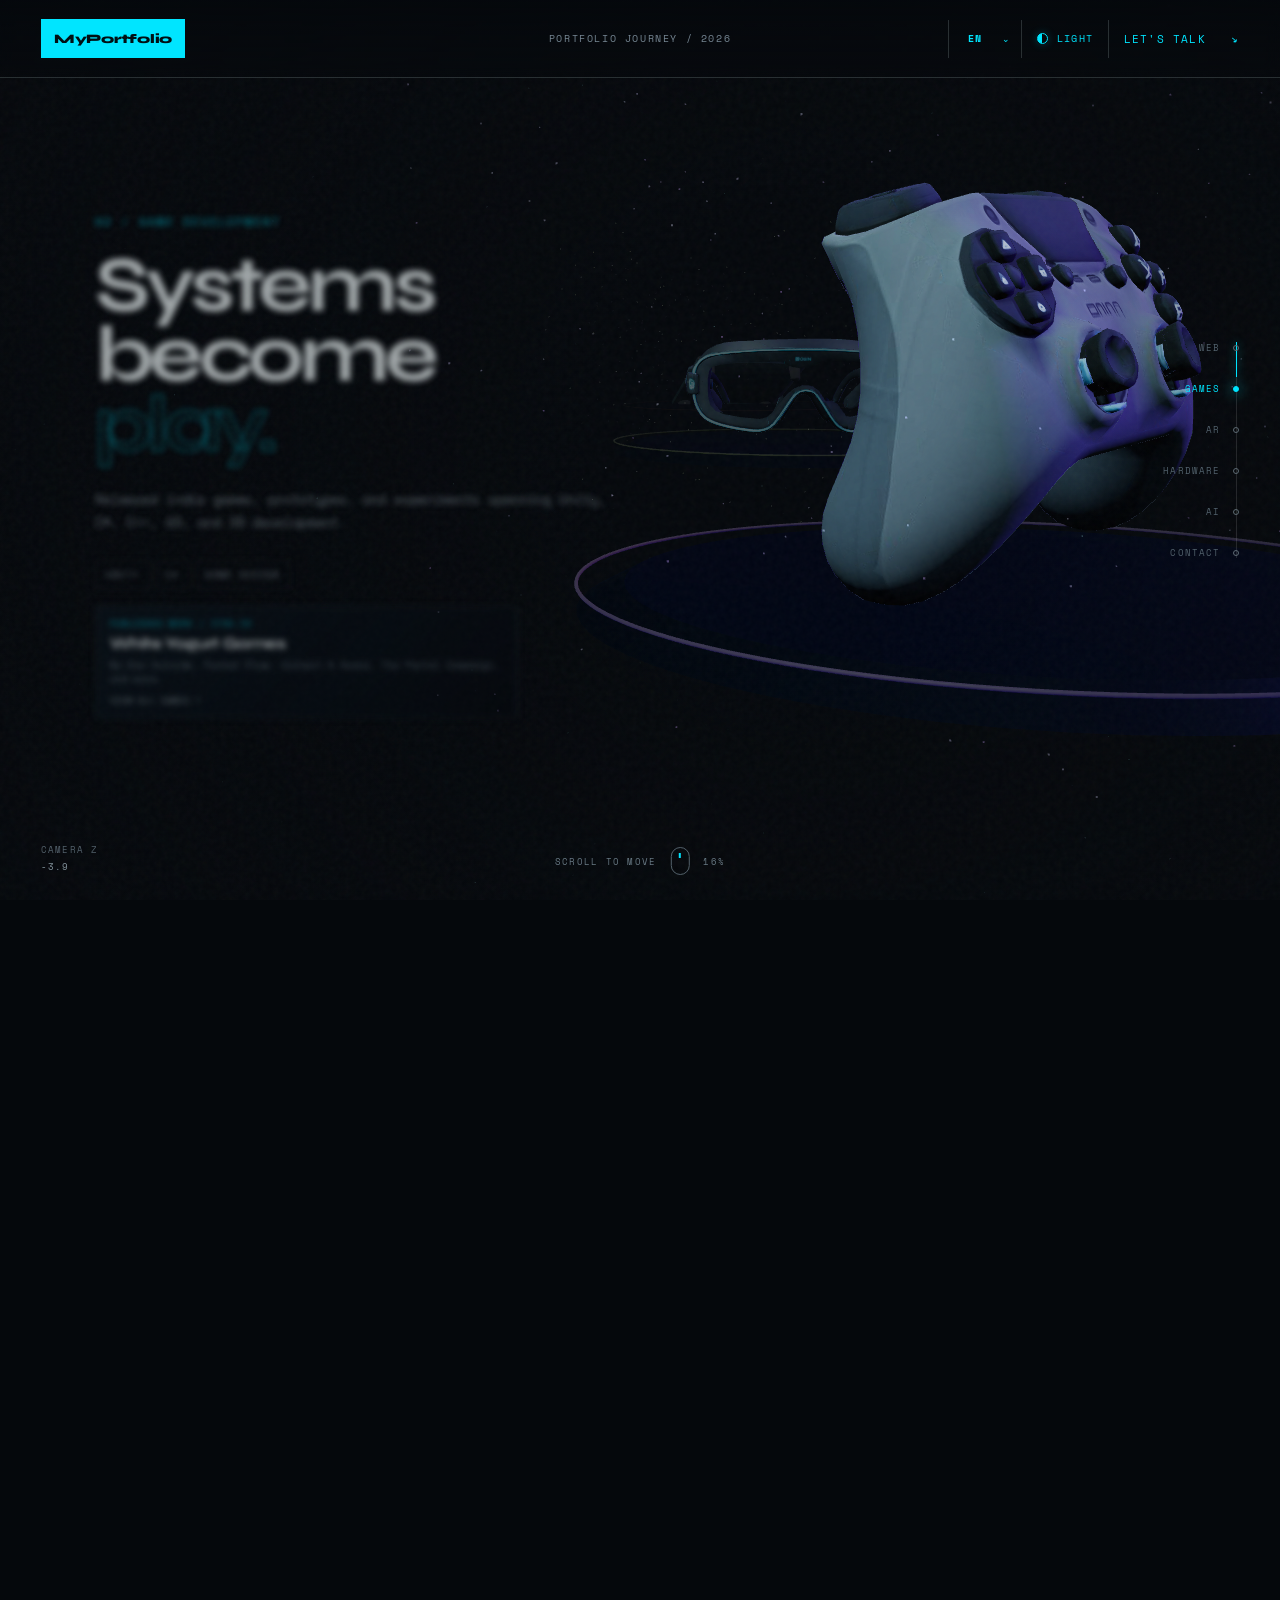
==== commit 40903fe5: "Add files via upload" ====
--- a/index.html
+++ b/index.html
@@ -11,7 +11,7 @@
         if (localStorage.getItem('portfolio-theme') === 'light') document.documentElement.dataset.theme = 'light';
       } catch (error) {}
     </script>
-    <script type="module" crossorigin src="./assets/index-CSd8JkRq.js"></script>
+    <script type="module" crossorigin src="./assets/index-DBRyBT3_.js"></script>
     <link rel="stylesheet" crossorigin href="./assets/index-BbU9xiwQ.css">
   </head>
   <body>
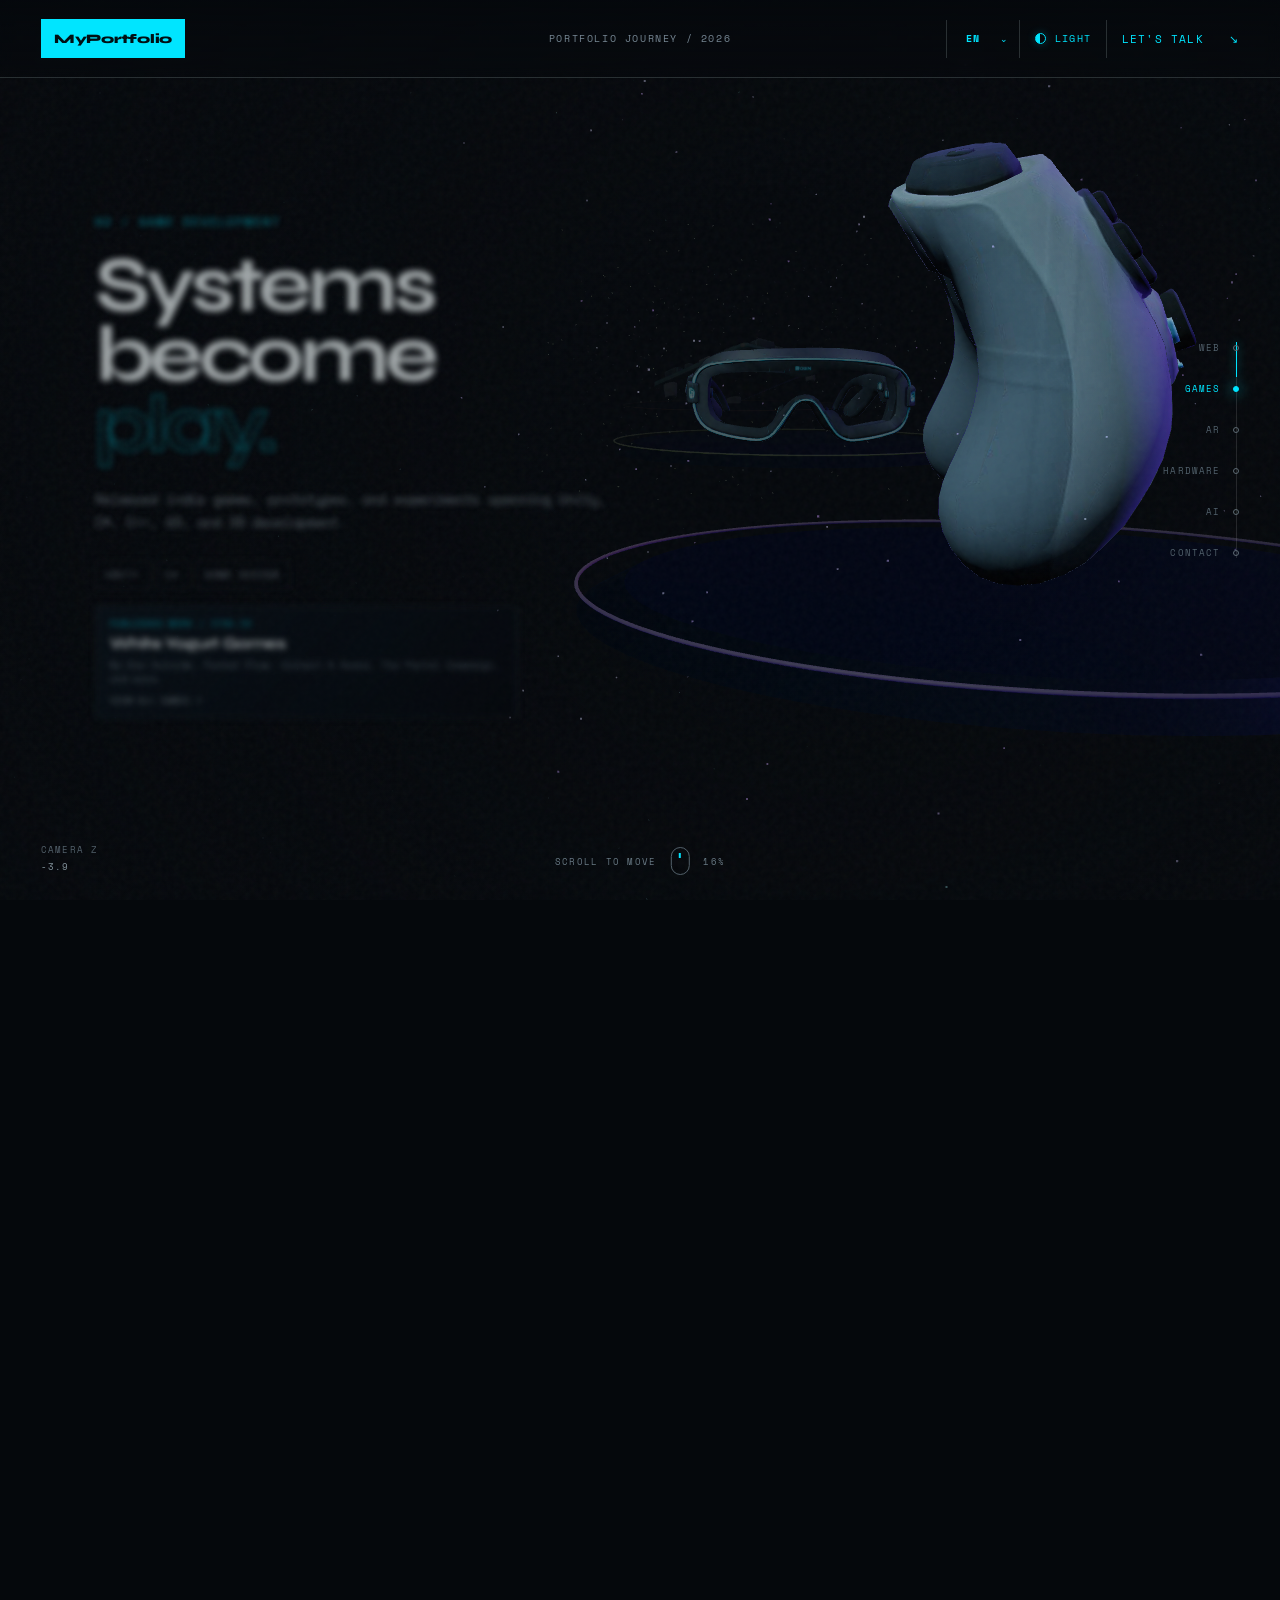
==== commit 5e6f110c: "Add files via upload" ====
--- a/index.html
+++ b/index.html
@@ -3,18 +3,99 @@
   <head>
     <meta charset="UTF-8" />
     <meta name="viewport" content="width=device-width, initial-scale=1.0" />
-    <meta name="description" content="Gregor Škof — an immersive 3D portfolio journey." />
-    <link rel="icon" type="image/x-icon" href="./assets/favicon-DT2e6sLL.ico" />
+    <meta name="description" content="Gregor Škof — an immersive 3D portfolio journey through web, game, AR, hardware, and AI projects." />
+    <meta name="author" content="Gregor Škof" />
+    <meta name="color-scheme" content="dark light" />
+    <meta name="theme-color" id="metaThemeColor" content="#05080c" />
     <title>Gregor Škof — Into the Work</title>
+
+    <link rel="canonical" href="https://gregorskof.github.io/MyPortfolio/" />
+    <meta property="og:type" content="website" />
+    <meta property="og:site_name" content="Gregor Škof — Portfolio" />
+    <meta property="og:title" content="Gregor Škof — Into the Work" />
+    <meta property="og:description" content="An immersive, scroll-driven 3D portfolio journey through web, game, AR, hardware, and AI projects." />
+    <meta property="og:url" content="https://gregorskof.github.io/MyPortfolio/" />
+    <meta property="og:image" content="https://gregorskof.github.io/MyPortfolio/og-image.png" />
+    <meta property="og:image:width" content="1200" />
+    <meta property="og:image:height" content="630" />
+    <meta name="twitter:card" content="summary_large_image" />
+    <meta name="twitter:title" content="Gregor Škof — Into the Work" />
+    <meta name="twitter:description" content="An immersive, scroll-driven 3D portfolio journey." />
+    <meta name="twitter:image" content="https://gregorskof.github.io/MyPortfolio/og-image.png" />
+
+    <link rel="icon" type="image/svg+xml" href="./favicon.svg" />
+    <link rel="icon" type="image/x-icon" href="./favicon.ico" sizes="16x16 32x32 48x48" />
+    <link rel="apple-touch-icon" href="./apple-touch-icon.png" />
+    <link rel="manifest" href="./site.webmanifest" />
+
     <script>
       try {
-        if (localStorage.getItem('portfolio-theme') === 'light') document.documentElement.dataset.theme = 'light';
+        if (localStorage.getItem('portfolio-theme') === 'light') {
+          document.documentElement.dataset.theme = 'light';
+          document.getElementById('metaThemeColor')?.setAttribute('content', '#eaf1f4');
+        }
       } catch (error) {}
     </script>
+
+    <link rel="preload" href="./fonts/syne-latin-800-normal.woff2" as="font" type="font/woff2" crossorigin />
+    <link rel="preload" href="./fonts/space-mono-latin-400-normal.woff2" as="font" type="font/woff2" crossorigin />
+    <link rel="stylesheet" href="./fonts.css" />
     <script type="module" crossorigin src="./assets/index-DBRyBT3_.js"></script>
     <link rel="stylesheet" crossorigin href="./assets/index-BbU9xiwQ.css">
+    <link rel="stylesheet" href="./polish.css" />
+    <script src="./polish.js" defer></script>
+
+    <style>
+      /* boot loader — inlined so it paints before any stylesheet arrives */
+      #boot{position:fixed;inset:0;z-index:80;display:flex;flex-direction:column;align-items:center;justify-content:center;gap:22px;background:#05080c;font-family:"Space Mono",ui-monospace,SFMono-Regular,Menlo,monospace;transition:opacity .45s ease;}
+      #boot.done{opacity:0;pointer-events:none;}
+      #boot .boot-brand{min-width:112px;height:39px;padding:0 13px;display:grid;place-items:center;color:#001014;background:#00e5ff;font-family:Syne,"Space Mono",sans-serif;font-size:13px;font-weight:800;letter-spacing:-.02em;}
+      #boot .boot-track{position:relative;width:min(228px,60vw);height:1px;background:rgba(219,241,244,.16);overflow:hidden;}
+      #boot .boot-track i{position:absolute;top:0;left:0;width:38%;height:100%;background:linear-gradient(90deg,transparent,#00e5ff);box-shadow:0 0 10px rgba(0,229,255,.7);animation:bootsweep 1.1s cubic-bezier(.45,.05,.55,.95) infinite;}
+      @keyframes bootsweep{0%{transform:translateX(-110%)}100%{transform:translateX(370%)}}
+      #boot .boot-status{color:#687984;font-size:9px;letter-spacing:.16em;}
+      html[data-theme="light"] #boot{background:#eaf1f4;}
+      html[data-theme="light"] #boot .boot-brand{color:#fff;background:#006f82;}
+      html[data-theme="light"] #boot .boot-track{background:rgba(25,57,70,.18);}
+      html[data-theme="light"] #boot .boot-track i{background:linear-gradient(90deg,transparent,#006f82);box-shadow:none;}
+      html[data-theme="light"] #boot .boot-status{color:#5d727d;}
+      @media (prefers-reduced-motion: reduce){
+        #boot{transition:none;}
+        #boot .boot-track i{animation:none;width:100%;background:#00e5ff;opacity:.6;}
+      }
+    </style>
   </head>
   <body>
+    <div id="boot" role="status" aria-live="polite">
+      <div class="boot-brand">MyPortfolio</div>
+      <div class="boot-track" aria-hidden="true"><i></i></div>
+      <p class="boot-status">LOADING 3D SCENES</p>
+    </div>
+    <script>
+      (function () {
+        var boot = document.getElementById('boot');
+        if (!boot) return;
+        try {
+          if (localStorage.getItem('portfolio-language') === 'sl')
+            boot.querySelector('.boot-status').textContent = 'NALAGANJE 3D SCEN';
+        } catch (e) {}
+        var t0 = performance.now();
+        var gone = false;
+        function hide() {
+          if (gone) return;
+          gone = true;
+          var fast = performance.now() - t0 < 250;
+          var reduce = matchMedia('(prefers-reduced-motion: reduce)').matches;
+          if (fast || reduce) { boot.remove(); return; }
+          boot.classList.add('done');
+          boot.addEventListener('transitionend', function () { boot.remove(); }, { once: true });
+          setTimeout(function () { boot.remove(); }, 700);
+        }
+        if (document.readyState === 'complete') hide();
+        else window.addEventListener('load', hide, { once: true });
+        setTimeout(hide, 12000);
+      })();
+    </script>
     <header class="topbar">
       <a class="brand" href="#top" aria-label="Return to the beginning" data-i18n-aria-label="aria.top">
         <span>MyPortfolio</span>
--- a/fonts.css
+++ b/fonts.css
@@ -0,0 +1,90 @@
+/* Self-hosted fonts (Space Mono + Syne), subset by unicode-range.
+   Replaces the render-blocking Google Fonts @import chain. */
+
+/* ---- Space Mono 400 ---- */
+@font-face {
+  font-family: "Space Mono";
+  font-style: normal;
+  font-weight: 400;
+  font-display: swap;
+  src: url("./fonts/space-mono-latin-400-normal.woff2") format("woff2");
+  unicode-range: U+0000-00FF, U+0131, U+0152-0153, U+02BB-02BC, U+02C6, U+02DA,
+    U+02DC, U+0304, U+0308, U+0329, U+2000-206F, U+20AC, U+2122, U+2191, U+2193,
+    U+2212, U+2215, U+FEFF, U+FFFD;
+}
+@font-face {
+  font-family: "Space Mono";
+  font-style: normal;
+  font-weight: 400;
+  font-display: swap;
+  src: url("./fonts/space-mono-latin-ext-400-normal.woff2") format("woff2");
+  unicode-range: U+0100-02BA, U+02BD-02C5, U+02C7-02CC, U+02CE-02D7, U+02DD-02FF,
+    U+0304, U+0308, U+0329, U+1D00-1DBF, U+1E00-1E9F, U+1EF2-1EFF, U+2020,
+    U+20A0-20AB, U+20AD-20C0, U+2113, U+2C60-2C7F, U+A720-A7FF;
+}
+
+/* ---- Space Mono 700 ---- */
+@font-face {
+  font-family: "Space Mono";
+  font-style: normal;
+  font-weight: 700;
+  font-display: swap;
+  src: url("./fonts/space-mono-latin-700-normal.woff2") format("woff2");
+  unicode-range: U+0000-00FF, U+0131, U+0152-0153, U+02BB-02BC, U+02C6, U+02DA,
+    U+02DC, U+0304, U+0308, U+0329, U+2000-206F, U+20AC, U+2122, U+2191, U+2193,
+    U+2212, U+2215, U+FEFF, U+FFFD;
+}
+@font-face {
+  font-family: "Space Mono";
+  font-style: normal;
+  font-weight: 700;
+  font-display: swap;
+  src: url("./fonts/space-mono-latin-ext-700-normal.woff2") format("woff2");
+  unicode-range: U+0100-02BA, U+02BD-02C5, U+02C7-02CC, U+02CE-02D7, U+02DD-02FF,
+    U+0304, U+0308, U+0329, U+1D00-1DBF, U+1E00-1E9F, U+1EF2-1EFF, U+2020,
+    U+20A0-20AB, U+20AD-20C0, U+2113, U+2C60-2C7F, U+A720-A7FF;
+}
+
+/* ---- Syne 700 ---- */
+@font-face {
+  font-family: "Syne";
+  font-style: normal;
+  font-weight: 700;
+  font-display: swap;
+  src: url("./fonts/syne-latin-700-normal.woff2") format("woff2");
+  unicode-range: U+0000-00FF, U+0131, U+0152-0153, U+02BB-02BC, U+02C6, U+02DA,
+    U+02DC, U+0304, U+0308, U+0329, U+2000-206F, U+20AC, U+2122, U+2191, U+2193,
+    U+2212, U+2215, U+FEFF, U+FFFD;
+}
+@font-face {
+  font-family: "Syne";
+  font-style: normal;
+  font-weight: 700;
+  font-display: swap;
+  src: url("./fonts/syne-latin-ext-700-normal.woff2") format("woff2");
+  unicode-range: U+0100-02BA, U+02BD-02C5, U+02C7-02CC, U+02CE-02D7, U+02DD-02FF,
+    U+0304, U+0308, U+0329, U+1D00-1DBF, U+1E00-1E9F, U+1EF2-1EFF, U+2020,
+    U+20A0-20AB, U+20AD-20C0, U+2113, U+2C60-2C7F, U+A720-A7FF;
+}
+
+/* ---- Syne 800 ---- */
+@font-face {
+  font-family: "Syne";
+  font-style: normal;
+  font-weight: 800;
+  font-display: swap;
+  src: url("./fonts/syne-latin-800-normal.woff2") format("woff2");
+  unicode-range: U+0000-00FF, U+0131, U+0152-0153, U+02BB-02BC, U+02C6, U+02DA,
+    U+02DC, U+0304, U+0308, U+0329, U+2000-206F, U+20AC, U+2122, U+2191, U+2193,
+    U+2212, U+2215, U+FEFF, U+FFFD;
+}
+@font-face {
+  font-family: "Syne";
+  font-style: normal;
+  font-weight: 800;
+  font-display: swap;
+  src: url("./fonts/syne-latin-ext-800-normal.woff2") format("woff2");
+  unicode-range: U+0100-02BA, U+02BD-02C5, U+02C7-02CC, U+02CE-02D7, U+02DD-02FF,
+    U+0304, U+0308, U+0329, U+1D00-1DBF, U+1E00-1E9F, U+1EF2-1EFF, U+2020,
+    U+20A0-20AB, U+20AD-20C0, U+2113, U+2C60-2C7F, U+A720-A7FF;
+}
--- a/assets/index-BbU9xiwQ.css
+++ b/assets/index-BbU9xiwQ.css
@@ -1 +1 @@
-@import"https://fonts.googleapis.com/css2?family=Space+Mono:wght@400;700&family=Syne:wght@500;600;700;800&display=swap";:root{font-family:Space Mono,monospace;color:#eff7f8;background:#05080c;font-synthesis:none;--cyan: #00e5ff;--violet: #9b6cff;--acid: #ddff43;--orange: #ff5e3a;--text: #eff7f8;--muted: #788895;--line: rgba(219, 241, 244, .17)}*{box-sizing:border-box}html{scroll-behavior:auto;scroll-snap-type:y mandatory;background:#05080c}body{margin:0;min-width:320px;overflow-x:hidden;overscroll-behavior-y:none;background:#05080c}a{color:inherit}button{font:inherit;color:inherit}.sr-only{position:absolute!important;width:1px;height:1px;padding:0;margin:-1px;overflow:hidden;clip:rect(0,0,0,0);white-space:nowrap;border:0}.topbar{position:fixed;z-index:30;top:0;left:0;right:0;height:78px;padding:0 clamp(18px,3.2vw,52px);display:flex;align-items:center;justify-content:space-between;border-bottom:1px solid var(--line);background:linear-gradient(180deg,#05080ceb,#05080c4d);-webkit-backdrop-filter:blur(8px);backdrop-filter:blur(8px)}.brand{display:flex;align-items:center;text-decoration:none}.brand span{min-width:112px;height:39px;padding:0 13px;display:grid;place-items:center;color:#001014;background:var(--cyan);font-family:Syne,sans-serif;font-size:13px;font-weight:800;letter-spacing:-.02em}.topbar-center{position:absolute;left:50%;transform:translate(-50%);color:var(--muted);font-size:10px;letter-spacing:.16em}.topbar-actions{margin-left:auto;display:flex;flex:0 0 auto;align-items:center}.language-control{position:relative;min-height:38px;padding:0 12px;display:flex;flex:0 0 auto;align-items:center;border-left:1px solid var(--line)}.language-control:after{content:"⌄";position:absolute;right:11px;top:50%;transform:translateY(-57%);color:var(--cyan);font-size:9px;pointer-events:none}.language-control select{width:48px;min-height:30px;padding:0 15px 0 7px;appearance:none;border:0;outline:none;color:var(--cyan);background:transparent;cursor:pointer;font:700 10px/1 Space Mono,monospace;letter-spacing:.1em}.language-control select:focus-visible{outline:2px solid var(--cyan);outline-offset:2px}.language-control option{color:#eff7f8;background:#0d1620}.theme-toggle{min-height:38px;padding:0 15px;display:flex;flex:0 0 auto;align-items:center;gap:9px;border:0;border-left:1px solid var(--line);color:var(--cyan);background:transparent;cursor:pointer;font-size:10px;letter-spacing:.11em}.theme-toggle i{width:11px;height:11px;flex:0 0 11px;border:1px solid var(--cyan);border-radius:50%;background:linear-gradient(90deg,var(--cyan) 50%,transparent 50%);box-shadow:0 0 9px #00e5ff40}.theme-toggle:hover{color:#e9fdff;background:#00e5ff0f}.theme-toggle:focus-visible{outline:2px solid var(--cyan);outline-offset:-2px}.contact-link{padding:11px 0 11px 15px;display:flex;flex:0 0 auto;gap:25px;white-space:nowrap;text-decoration:none;color:var(--cyan);font-size:11px;letter-spacing:.11em;border-left:1px solid var(--line)}.experience{position:fixed;z-index:1;inset:0;overflow:hidden;background:#05080c}#scene{position:absolute;inset:0;display:block;width:100%;height:100%}.vignette{position:absolute;inset:0;pointer-events:none;background:radial-gradient(circle at 64% 48%,transparent 0,transparent 23%,rgba(5,8,12,.24) 56%,rgba(5,8,12,.87) 100%)}.grain{position:absolute;inset:0;pointer-events:none;z-index:2;opacity:.16;background-image:url("data:image/svg+xml,%3Csvg viewBox='0 0 180 180' xmlns='http://www.w3.org/2000/svg'%3E%3Cfilter id='n'%3E%3CfeTurbulence type='fractalNoise' baseFrequency='.85' numOctaves='3' stitchTiles='stitch'/%3E%3C/filter%3E%3Crect width='100%25' height='100%25' filter='url(%23n)' opacity='.22'/%3E%3C/svg%3E")}.chapter-wrap{position:absolute;z-index:5;inset:0;pointer-events:none}.chapter{position:absolute;top:50%;left:clamp(26px,7vw,116px);width:min(610px,46vw);opacity:0;transform:translate3d(0,calc(-50% + 45px),0) scale(.96);filter:blur(9px);pointer-events:none;transition:opacity .12s linear}.chapter.active{pointer-events:auto}.chapter-index{margin:0 0 22px;color:var(--cyan);font-size:11px;letter-spacing:.18em}.chapter h1,.chapter h2{margin:0;font-family:Syne,sans-serif;font-size:clamp(52px,6.3vw,104px);line-height:.88;letter-spacing:-.058em}.chapter h1 em,.chapter h2 em{color:transparent;font-style:normal;-webkit-text-stroke:1px var(--cyan)}.chapter-copy{max-width:520px;margin:29px 0 26px;color:#91a0aa;font-size:clamp(13px,1.05vw,16px);line-height:1.75}.chapter-tags{display:flex;gap:7px;flex-wrap:wrap}.chapter-tags span{padding:7px 9px;border:1px solid var(--line);color:#9aabb4;background:#05080c59;font-size:9px;letter-spacing:.1em}.proof-grid{width:min(620px,100%);margin-top:17px;display:grid;grid-template-columns:1fr 1fr;gap:8px}.proof-grid-single{max-width:430px;grid-template-columns:1fr}.proof-card{position:relative;min-height:104px;padding:13px 14px 12px;display:flex;flex-direction:column;align-items:flex-start;overflow:hidden;border:1px solid rgba(219,241,244,.17);color:var(--text);background:linear-gradient(135deg,#0c161fd1,#060a10b8);text-decoration:none;-webkit-backdrop-filter:blur(10px);backdrop-filter:blur(10px);transition:border-color .22s,background .22s,transform .22s}a.proof-card:before{content:"";position:absolute;inset:0 auto 0 0;width:2px;background:var(--cyan);transform:scaleY(0);transform-origin:bottom;transition:transform .22s}a.proof-card:hover{border-color:#00e5ff80;background:linear-gradient(135deg,#0b222beb,#070c13db);transform:translateY(-3px)}a.proof-card:hover:before{transform:scaleY(1)}a.proof-card:focus-visible,.build-list>a:focus-visible{outline:2px solid var(--cyan);outline-offset:3px}.proof-label{margin-bottom:7px;color:var(--cyan);font-size:8px;line-height:1;letter-spacing:.13em}.proof-card strong{font-family:Syne,sans-serif;font-size:16px;letter-spacing:-.015em}.proof-card p{margin:6px 0 9px;color:#758792;font-size:9px;line-height:1.55}.proof-card i{margin-top:auto;color:#9caeb6;font-size:8px;font-style:normal;letter-spacing:.1em}.certificate-card{border-color:#9b6cff4d;background:linear-gradient(135deg,#1d1232b8,#060a10c2)}.certificate-card .proof-label,.certificate-card i{color:#b99aff}.build-list{width:min(630px,100%);margin-top:16px;border-top:1px solid var(--line)}.build-list>div,.build-list>a{position:relative;min-height:59px;padding:10px 62px 10px 0;display:grid;grid-template-columns:112px 165px 1fr;gap:12px;align-items:center;border-bottom:1px solid var(--line);color:inherit;text-decoration:none;transition:padding-left .2s,border-color .2s}.build-list>a:hover{padding-left:8px;border-color:#00e5ff73}.build-list span{color:var(--cyan);font-size:8px;letter-spacing:.1em}.build-list strong{font-family:Syne,sans-serif;font-size:14px;line-height:1.1}.build-list p{margin:0;color:#71828c;font-size:8px;line-height:1.55}.build-list i{position:absolute;right:0;color:#91a3ac;font-size:8px;font-style:normal;letter-spacing:.08em}.chapter-cta{width:240px;min-height:52px;padding:0 16px;display:flex;align-items:center;justify-content:space-between;color:#001014;background:var(--cyan);text-decoration:none;font-size:11px;font-weight:700}.chapter-cta{border:0;cursor:pointer;transition:background .2s,transform .2s}.chapter-cta:hover{background:#e9fdff;transform:translateY(-2px)}.chapter-cta:disabled{opacity:.55;cursor:wait;transform:none}.finale{left:50%;width:min(920px,calc(100vw - 180px));perspective:1400px}.contact-panel{--tilt-x: 0deg;--tilt-y: 0deg;position:relative;width:100%;padding:clamp(26px,3.2vw,44px);overflow:visible;border:1px solid rgba(0,229,255,.42);background:linear-gradient(145deg,#101b26ed,#050a10f5 58%,#0f091cf2);box-shadow:0 48px 110px #000000b8,0 0 55px #00e5ff17,inset 0 0 60px #00e5ff06;transform-style:preserve-3d;transform:rotateX(var(--tilt-x)) rotateY(var(--tilt-y));transition:transform .18s ease-out,border-color .3s}.contact-panel:before{content:"";position:absolute;inset:13px -14px -14px 13px;z-index:-1;border:1px solid rgba(155,108,255,.26);background:#04070cb8;transform:translateZ(-45px);box-shadow:22px 28px 65px #0000008c}.contact-panel:after{content:"";position:absolute;left:14%;right:14%;bottom:-32px;height:48px;z-index:-2;border-radius:50%;background:#00e5ff38;filter:blur(28px);transform:translateZ(-70px) rotateX(82deg)}.panel-grid{position:absolute;inset:0;opacity:.18;background-image:linear-gradient(rgba(0,229,255,.11) 1px,transparent 1px),linear-gradient(90deg,rgba(0,229,255,.11) 1px,transparent 1px);background-size:34px 34px;-webkit-mask-image:linear-gradient(125deg,black,transparent 72%);mask-image:linear-gradient(125deg,black,transparent 72%);pointer-events:none}.panel-orbit{position:absolute;border:1px solid rgba(0,229,255,.15);border-radius:50%;pointer-events:none}.orbit-one{width:330px;height:330px;right:-150px;top:-180px;transform:translateZ(18px)}.orbit-two{width:210px;height:210px;right:-88px;top:-120px;border-color:#9b6cff42;transform:translateZ(42px)}.panel-corner{position:absolute;width:15px;height:15px;pointer-events:none;transform:translateZ(55px)}.panel-corner:before,.panel-corner:after{content:"";position:absolute;background:var(--cyan);box-shadow:0 0 9px #00e5ffb3}.panel-corner:before{width:15px;height:1px}.panel-corner:after{width:1px;height:15px}.corner-a{top:11px;left:11px}.corner-b{top:11px;right:11px;transform:translateZ(55px) rotate(90deg)}.corner-c{bottom:11px;right:11px;transform:translateZ(55px) rotate(180deg)}.corner-d{bottom:11px;left:11px;transform:translateZ(55px) rotate(270deg)}.panel-content{position:relative;z-index:2;transform:translateZ(38px);transform-style:preserve-3d}.contact-heading{margin-bottom:23px;display:grid;grid-template-columns:1.35fr .65fr;gap:34px;align-items:end}.finale h2{font-size:clamp(40px,4.5vw,70px)}.finale .chapter-index{margin-bottom:13px}.finale .chapter-copy{margin:0 0 3px;font-size:12px;line-height:1.7}.ai-panel{background:linear-gradient(145deg,#0c1e27f2,#050a10f7 52%,#180c2bf5)}.ai-panel:after{background:linear-gradient(90deg,#00e5ff3d,#9b6cff33)}.ai-content{display:flex;flex-direction:column;align-items:center;text-align:center}.ai-content .chapter-index{margin-bottom:16px}.ai-content .chapter-copy{max-width:710px;margin:20px auto 0;color:#92a4ae}.ai-proof-grid{width:min(760px,100%);margin:22px auto 0;text-align:left}.ai-proof-card{min-height:122px}.ai-panel a.ai-proof-card:hover{transform:none}.ai-tags{justify-content:center;margin-top:17px}.contact-form{width:100%;display:flex;flex-direction:column;gap:10px;transform:translateZ(18px)}.form-row{display:grid;grid-template-columns:1fr 1fr;gap:10px}.contact-form label:not(.consent-row){display:flex;flex-direction:column;gap:6px}.contact-form label>span:first-child{color:#667781;font-size:9px;letter-spacing:.13em}.contact-form input[type=text],.contact-form input[type=email],.contact-form textarea{width:100%;border:1px solid rgba(216,241,244,.2);border-radius:0;outline:none;padding:11px 12px;color:var(--text);background:#02070bbf;box-shadow:inset 0 1px #ffffff06,0 7px 18px #00000038;-webkit-backdrop-filter:blur(8px);backdrop-filter:blur(8px);font:11px/1.5 Space Mono,monospace;transition:border-color .2s,background .2s,transform .2s,box-shadow .2s}.contact-form input[type=text],.contact-form input[type=email]{height:39px}.contact-form textarea{min-height:68px;resize:vertical}.contact-form input:focus,.contact-form textarea:focus{border-color:var(--cyan);background:#080f15eb;transform:translateZ(12px);box-shadow:0 0 22px #00e5ff1a,inset 0 1px #ffffff0a}.contact-form input::placeholder,.contact-form textarea::placeholder{color:#4f5d66}.consent-row{display:flex;align-items:flex-start;gap:9px;color:#6e7d86;font-size:9px;line-height:1.55;cursor:pointer}.consent-row input{margin:2px 0 0;accent-color:var(--cyan)}.consent-row span{color:#6e7d86!important;letter-spacing:0!important}.form-actions{min-height:52px;display:flex;align-items:center;gap:16px}#formStatus{margin:0;max-width:270px;color:#82929b;font-size:10px;line-height:1.5}#formStatus.success{color:#57efb1}#formStatus.error{color:#ff846e}.journey-nav{position:absolute;z-index:7;top:50%;right:clamp(18px,3.2vw,52px);transform:translateY(-50%);display:flex;flex-direction:column;align-items:flex-end;gap:22px}.journey-step{position:relative;min-width:94px;padding:3px 19px 3px 0;display:flex;justify-content:flex-end;border:0;background:transparent;color:#52616c;cursor:pointer;font-size:9px;letter-spacing:.12em}.journey-step i{position:absolute;right:0;top:50%;width:6px;height:6px;transform:translateY(-50%);border:1px solid #5d6a73;border-radius:50%;transition:background .25s,box-shadow .25s,border .25s}.journey-step.active{color:var(--cyan)}.journey-step.active i{border-color:var(--cyan);background:var(--cyan);box-shadow:0 0 14px var(--cyan)}.progress-line{position:absolute;top:4px;right:2.5px;width:1px;height:calc(100% - 8px);z-index:-1;background:#ffffff1f}#progress-fill{width:1px;height:0;background:var(--cyan);box-shadow:0 0 8px #00e5ffb3}.scroll-cue{position:absolute;z-index:7;left:50%;bottom:25px;transform:translate(-50%);display:flex;align-items:center;gap:14px;color:#687984;font-size:9px;letter-spacing:.14em}.mouse{width:19px;height:28px;border:1px solid #53616b;border-radius:10px;display:flex;justify-content:center}.mouse i{width:2px;height:5px;margin-top:5px;background:var(--cyan);animation:wheel 1.7s ease infinite}@keyframes wheel{0%{transform:translateY(0);opacity:0}30%{opacity:1}to{transform:translateY(10px);opacity:0}}.scene-label{position:absolute;z-index:7;left:clamp(18px,3.2vw,52px);bottom:27px;display:flex;flex-direction:column;gap:4px;color:#53616b;font-size:9px;letter-spacing:.13em}.scene-label b{color:#84949d;font-weight:400}.scroll-track{min-height:600dvh}.snap-point{height:100dvh;scroll-snap-align:start;scroll-snap-stop:always}.no-script{position:fixed;inset:0;z-index:100;display:grid;place-items:center;background:#05080c}.phone-performance .grain{display:none}.phone-performance .topbar,.phone-performance .proof-card,.phone-performance .contact-form input,.phone-performance .contact-form textarea{-webkit-backdrop-filter:none;backdrop-filter:none}.phone-performance .chapter{filter:none!important}.phone-performance .contact-panel{box-shadow:0 24px 55px #0000009e,0 0 24px #00e5ff0f;transition:none}html[data-theme=light]{color-scheme:light;color:#101b23;background:#eaf1f4;--cyan: #006f82;--violet: #6038ba;--acid: #5f7000;--orange: #b33b25;--text: #101b23;--muted: #3f5662;--line: rgba(25,57,70,.2)}html[data-theme=light] body,html[data-theme=light] .experience{background:#eaf1f4}html[data-theme=light] .topbar{border-color:#1939462e;background:linear-gradient(180deg,#f2f8faf5,#eaf1f48f)}html[data-theme=light] .brand span,html[data-theme=light] .chapter-cta{color:#fff}html[data-theme=light] .chapter-cta:hover{color:#fff;background:#005b6a}html[data-theme=light] .theme-toggle:hover{color:#075b67;background:#0091a614}html[data-theme=light] .theme-toggle i{background:linear-gradient(90deg,transparent 50%,#10212a 50%);border-color:#10212a;box-shadow:none}html[data-theme=light] .language-control option{color:#101b23;background:#f3f8fa}html[data-theme=light] .vignette{background:radial-gradient(circle at 64% 48%,transparent 0,transparent 27%,rgba(220,230,235,.18) 58%,rgba(164,181,190,.58) 100%)}html[data-theme=light] .grain{opacity:.07;mix-blend-mode:multiply}html[data-theme=light] .chapter-copy,html[data-theme=light] .proof-card p,html[data-theme=light] .build-list p{color:#536872}html[data-theme=light] .proof-chapter h1,html[data-theme=light] .proof-chapter h2{color:#101b23;-webkit-text-stroke:1.2px rgba(255,255,255,.96);paint-order:stroke fill;text-shadow:0 0 16px rgba(255,255,255,.95),0 3px 18px rgba(20,43,53,.2)}html[data-theme=light] .proof-chapter h1 em,html[data-theme=light] .proof-chapter h2 em{color:#f7fcfdeb;-webkit-text-stroke:1.6px var(--cyan);paint-order:stroke fill;text-shadow:0 0 13px rgba(255,255,255,.9),0 3px 14px rgba(20,43,53,.14)}html[data-theme=light] .proof-card i,html[data-theme=light] .build-list i{color:#3e5864}html[data-theme=light] .chapter-tags span{color:#405966;background:#ffffff7a;border-color:#1e445233}html[data-theme=light] .proof-card{border-color:#19435238;background:linear-gradient(135deg,#ffffffdb,#e4edf1cc);box-shadow:0 14px 34px #394e5817}html[data-theme=light] a.proof-card:hover{border-color:#0099b18c;background:linear-gradient(135deg,#fff,#daf1f5f0)}html[data-theme=light] .certificate-card{border-color:#7049ca52;background:linear-gradient(135deg,#f0e9ffe0,#e6eff3db)}html[data-theme=light] .certificate-card .proof-label,html[data-theme=light] .certificate-card i{color:#6038a8}html[data-theme=light] .build-list{border-color:#19394633}html[data-theme=light] .build-list>div,html[data-theme=light] .build-list>a{border-color:#19394633}html[data-theme=light] .contact-panel{border-color:#009cb480;background:linear-gradient(145deg,#fffffff7,#e4eef2fa 58%,#efe9faf7);box-shadow:0 42px 90px #43535c40,0 0 45px #00a0b914,inset 0 0 55px #ffffff80}html[data-theme=light] .ai-panel{background:linear-gradient(145deg,#eefcfdfa,#e5eff3fa 52%,#f1eafdfa)}html[data-theme=light] .contact-panel:before{border-color:#6f4acd3d;background:#cddae1c2;box-shadow:22px 28px 60px #4b596233}html[data-theme=light] .panel-grid{opacity:.25}html[data-theme=light] .contact-form input[type=text],html[data-theme=light] .contact-form input[type=email],html[data-theme=light] .contact-form textarea{border-color:#1e46533d;color:#112029;background:#ffffffd6;box-shadow:inset 0 1px #fffc,0 7px 18px #394b5414}html[data-theme=light] .contact-form label>span:first-child{color:#3f5965}html[data-theme=light] .contact-form input:focus,html[data-theme=light] .contact-form textarea:focus{background:#fff}html[data-theme=light] .contact-form input::placeholder,html[data-theme=light] .contact-form textarea::placeholder{color:#596f7a}html[data-theme=light] .consent-row,html[data-theme=light] .consent-row span{color:#5d707a!important}html[data-theme=light] .journey-step{color:#71838d}html[data-theme=light] .journey-step.active{color:var(--cyan)}html[data-theme=light] .progress-line{background:#16303c29}html[data-theme=light] .scroll-cue,html[data-theme=light] .scene-label{color:#5d727d}html[data-theme=light] .scene-label b{color:#334b57}html[data-theme=light] .mouse{border-color:#647985}html[data-theme=light] #formStatus{color:#425d69}html[data-theme=light] #formStatus.success{color:#087247}html[data-theme=light] #formStatus.error{color:#b42318}@media(max-width:1180px)and (min-width:821px){.topbar{height:70px}.chapter{left:42px;width:47vw}.chapter h1,.chapter h2{font-size:clamp(50px,6.5vw,78px)}.chapter-copy{max-width:430px;margin:22px 0 20px}.proof-card{min-height:98px}.build-list>div,.build-list>a{grid-template-columns:92px 135px 1fr;gap:9px}.finale{width:min(820px,calc(100vw - 140px))}.finale h2{font-size:clamp(40px,4.7vw,58px)}.contact-panel{padding:30px 34px}.journey-nav{right:24px}}@media(max-width:820px){.topbar{height:65px;padding-left:max(18px,env(safe-area-inset-left));padding-right:max(18px,env(safe-area-inset-right))}.topbar-center{display:none}.chapter{top:auto;bottom:max(82px,calc(env(safe-area-inset-bottom) + 72px));left:20px;width:calc(100vw - 40px);transform:translate3d(0,35px,0) scale(.97)}.chapter h1,.chapter h2{font-size:clamp(42px,11.5vw,66px)}.chapter-copy{max-width:82%;margin:17px 0 15px;font-size:11px;line-height:1.65}.chapter-index{margin-bottom:15px;font-size:10px}.chapter-tags span{padding:6px 8px}.proof-grid{max-width:560px;margin-top:12px}.proof-grid-single{max-width:390px}.proof-card{min-height:89px;padding:11px 12px 10px}.proof-card p{margin:5px 0 7px}.build-list{max-width:570px;margin-top:11px}.build-list>div,.build-list>a{min-height:49px;padding:8px 52px 8px 0;grid-template-columns:90px 145px 1fr;gap:8px}.finale{top:50%;left:20px;bottom:auto;width:calc(100vw - 40px);perspective:900px}.contact-panel{max-height:calc(100dvh - 150px);padding:23px 20px 19px;overflow-x:hidden;overflow-y:auto;-webkit-overflow-scrolling:touch;scrollbar-width:thin;scrollbar-color:rgba(0,229,255,.55) rgba(255,255,255,.06)}.contact-panel::-webkit-scrollbar{width:4px}.contact-panel::-webkit-scrollbar-track{background:#ffffff0f}.contact-panel::-webkit-scrollbar-thumb{background:#00e5ff8c}.contact-heading{margin-bottom:14px;grid-template-columns:1fr;gap:8px}.finale h2{font-size:clamp(36px,8.8vw,50px)}.finale .chapter-copy{max-width:100%;margin:0}.ai-content .chapter-copy{max-width:680px;margin-top:13px}.ai-proof-grid{margin-top:13px}.ai-proof-card{min-height:96px}.ai-tags{margin-top:10px}.contact-form{gap:7px}.contact-form input[type=text],.contact-form input[type=email],.contact-form textarea{font-size:16px;touch-action:manipulation}.contact-form input[type=text],.contact-form input[type=email]{height:44px}.contact-form textarea{min-height:72px}.consent-row{min-height:24px;align-items:center;font-size:8px}.consent-row input{width:18px;height:18px;flex:0 0 18px}.form-actions{min-height:44px}.chapter-cta{min-height:44px;touch-action:manipulation}.journey-nav{top:82px;left:max(20px,env(safe-area-inset-left));right:max(20px,env(safe-area-inset-right));transform:none;flex-direction:row;justify-content:space-between;align-items:center;gap:0}.journey-step{min-width:0;padding:16px 0 0;justify-content:center}.journey-step span{display:none}.journey-step i{top:0;right:50%;transform:translate(50%)}.progress-line{top:2.5px;left:2px;right:2px;width:auto;height:1px}#progress-fill{width:0;height:1px}.scroll-cue{left:auto;right:max(17px,env(safe-area-inset-right));bottom:max(18px,env(safe-area-inset-bottom));transform:none}.scroll-cue>span:first-child,.mouse{display:none}.scene-label{left:max(18px,env(safe-area-inset-left));bottom:max(18px,env(safe-area-inset-bottom))}.vignette{background:linear-gradient(180deg,#05080c0d,#05080c0a 40%,#05080cdb 78%,#05080c)}}@media(max-width:560px){.topbar{height:58px}.brand span{min-width:88px;width:auto;height:34px;padding:0 9px;font-size:11px}.language-control{min-height:34px;padding:0 7px}.language-control:after{right:6px}.language-control select{width:39px;padding-left:4px;padding-right:11px}.theme-toggle{min-height:34px;padding:0 11px}.theme-toggle span{display:none}.contact-link{gap:8px}.chapter{left:16px;bottom:max(62px,calc(env(safe-area-inset-bottom) + 52px));width:calc(100vw - 32px)}.chapter h1,.chapter h2{font-size:clamp(36px,11.2vw,54px)}.chapter-copy{max-width:100%;margin:13px 0 12px;line-height:1.6}.chapter-tags span:nth-child(n+4){display:none}.proof-grid{margin-top:9px;gap:6px}.proof-card{min-height:82px;padding:9px 10px}.proof-label{margin-bottom:5px;font-size:7px}.proof-card strong{font-size:14px}.proof-card p{margin:4px 0 6px;font-size:8px;line-height:1.45}.proof-card i{font-size:7px}.build-list{margin-top:9px}.build-list>div,.build-list>a{min-height:45px;padding:7px 43px 7px 0;grid-template-columns:72px 1fr}.build-list p{display:none}.build-list strong{font-size:11px}.build-list span,.build-list i{font-size:7px}.journey-nav{top:72px;left:16px;right:16px}.finale{top:50%;left:14px;bottom:auto;width:calc(100vw - 28px)}.contact-panel{max-height:calc(100dvh - 126px);padding:18px 15px 15px}.contact-heading{margin-bottom:10px;gap:5px}.finale h2{font-size:clamp(31px,8.8vw,40px)}.finale .chapter-copy{font-size:10px}.ai-content .chapter-index{margin-bottom:9px}.ai-content .chapter-copy,.ai-proof-grid{margin-top:9px}.ai-proof-card{min-height:88px}.ai-tags{margin-top:8px}.contact-form{gap:6px}.form-row{grid-template-columns:1fr 1fr;gap:6px}.contact-form label:not(.consent-row){gap:4px}.contact-form input[type=text],.contact-form input[type=email]{height:42px;padding:9px 10px}.contact-form textarea{min-height:60px;padding:9px 10px}.consent-row{font-size:9px}.form-actions{min-height:44px;align-items:center;flex-direction:row;gap:9px}.chapter-cta{width:176px;min-height:44px}#formStatus{min-width:0;min-height:12px;flex:1}.orbit-one{width:220px;height:220px;right:-115px;top:-130px}.orbit-two{width:140px;height:140px;right:-65px;top:-80px}}@media(max-height:700px)and (min-width:821px){.topbar{height:58px}.brand span{height:34px}.chapter-index{margin-bottom:12px}.chapter h1,.chapter h2{font-size:clamp(42px,7.5vh,62px)}.chapter-copy{margin:14px 0 13px;font-size:11px;line-height:1.55}.chapter-tags span{padding:5px 7px}.proof-grid{margin-top:9px}.proof-card{min-height:73px;padding:9px 11px}.proof-card p{margin:4px 0;font-size:8px}.build-list{margin-top:8px}.build-list>div,.build-list>a{min-height:40px;padding-top:6px;padding-bottom:6px}.build-list p{display:none}.finale{width:min(800px,calc(100vw - 140px))}.contact-panel{padding:18px 25px}.contact-heading{margin-bottom:10px}.finale h2{font-size:clamp(34px,6.5vh,45px)}.finale .chapter-copy{font-size:10px;line-height:1.5}.contact-form{gap:6px}.contact-form input[type=text],.contact-form input[type=email]{height:32px;padding:8px 10px}.contact-form textarea{min-height:44px;padding:8px 10px}.form-actions,.chapter-cta{min-height:39px}.journey-nav{gap:15px}.scroll-cue,.scene-label{bottom:10px}}@media(max-width:820px)and (max-height:620px){.topbar{height:52px}.journey-nav{top:62px}.chapter{bottom:45px;width:min(440px,calc(100vw - 32px))}.chapter h1,.chapter h2{font-size:clamp(32px,9vh,44px)}.chapter-copy{max-width:75%;margin:9px 0;font-size:10px}.chapter-tags{display:none}.proof-grid{margin-top:7px;gap:6px}.proof-card{min-height:56px;padding:7px 9px}.proof-card p{display:none}.proof-card strong{font-size:11px}.proof-label,.proof-card i{font-size:7px}.build-list{margin-top:6px}.build-list>div,.build-list>a{min-height:34px;padding:5px 40px 5px 0;grid-template-columns:70px 1fr}.build-list p{display:none}.build-list strong{font-size:10px}.finale{top:50%;left:45px;bottom:auto;width:min(720px,calc(100vw - 90px));transform-origin:center}.contact-panel{max-height:calc(100dvh - 82px);padding:13px 18px}.contact-heading{grid-template-columns:1.2fr .8fr;align-items:end;margin-bottom:7px}.finale h2{font-size:clamp(28px,7.2vh,36px)}.finale .chapter-index{margin-bottom:6px}.contact-form input[type=text],.contact-form input[type=email]{height:40px}.contact-form textarea{min-height:48px}.consent-row{min-height:20px;font-size:8px}.consent-row input{width:16px;height:16px;flex-basis:16px}.form-actions,.chapter-cta{min-height:40px}}@media(max-width:420px){.topbar{padding-left:max(12px,env(safe-area-inset-left));padding-right:max(12px,env(safe-area-inset-right))}.language-control{padding:0 4px}.language-control:after{right:3px}.language-control select{width:34px;padding-left:3px;padding-right:9px;font-size:9px}.theme-toggle{padding:0 8px}.contact-link{padding-left:8px;gap:5px;font-size:9px;letter-spacing:.04em}}@media(max-width:420px)and (max-height:620px){.chapter{left:12px;width:calc(100vw - 24px)}.finale{left:10px;width:calc(100vw - 20px)}.contact-panel{padding:11px 12px}.contact-heading{grid-template-columns:1fr}.finale h2{font-size:28px}.finale .chapter-copy{display:none}.contact-form textarea{min-height:44px}.chapter-cta{width:160px}}@media(max-width:420px)and (min-height:621px){.form-row,.ai-proof-grid{grid-template-columns:1fr}.ai-proof-card{min-height:78px}.ai-proof-card p{margin-bottom:5px}.contact-panel{max-height:calc(100dvh - 118px)}}@media(max-width:360px){.finale{left:8px;width:calc(100vw - 16px)}.contact-panel{padding:14px 11px 12px}.finale h2{font-size:29px}.finale .chapter-copy{display:none}.chapter-cta{width:152px;padding:0 11px}.form-actions{gap:7px}}@media(prefers-reduced-motion:reduce){.mouse i{animation:none}.chapter{filter:none!important}}
+:root{font-family:Space Mono,monospace;color:#eff7f8;background:#05080c;font-synthesis:none;--cyan: #00e5ff;--violet: #9b6cff;--acid: #ddff43;--orange: #ff5e3a;--text: #eff7f8;--muted: #788895;--line: rgba(219, 241, 244, .17)}*{box-sizing:border-box}html{scroll-behavior:auto;scroll-snap-type:y mandatory;background:#05080c}body{margin:0;min-width:320px;overflow-x:hidden;overscroll-behavior-y:none;background:#05080c}a{color:inherit}button{font:inherit;color:inherit}.sr-only{position:absolute!important;width:1px;height:1px;padding:0;margin:-1px;overflow:hidden;clip:rect(0,0,0,0);white-space:nowrap;border:0}.topbar{position:fixed;z-index:30;top:0;left:0;right:0;height:78px;padding:0 clamp(18px,3.2vw,52px);display:flex;align-items:center;justify-content:space-between;border-bottom:1px solid var(--line);background:linear-gradient(180deg,#05080ceb,#05080c4d);-webkit-backdrop-filter:blur(8px);backdrop-filter:blur(8px)}.brand{display:flex;align-items:center;text-decoration:none}.brand span{min-width:112px;height:39px;padding:0 13px;display:grid;place-items:center;color:#001014;background:var(--cyan);font-family:Syne,sans-serif;font-size:13px;font-weight:800;letter-spacing:-.02em}.topbar-center{position:absolute;left:50%;transform:translate(-50%);color:var(--muted);font-size:10px;letter-spacing:.16em}.topbar-actions{margin-left:auto;display:flex;flex:0 0 auto;align-items:center}.language-control{position:relative;min-height:38px;padding:0 12px;display:flex;flex:0 0 auto;align-items:center;border-left:1px solid var(--line)}.language-control:after{content:"⌄";position:absolute;right:11px;top:50%;transform:translateY(-57%);color:var(--cyan);font-size:9px;pointer-events:none}.language-control select{width:48px;min-height:30px;padding:0 15px 0 7px;appearance:none;border:0;outline:none;color:var(--cyan);background:transparent;cursor:pointer;font:700 10px/1 Space Mono,monospace;letter-spacing:.1em}.language-control select:focus-visible{outline:2px solid var(--cyan);outline-offset:2px}.language-control option{color:#eff7f8;background:#0d1620}.theme-toggle{min-height:38px;padding:0 15px;display:flex;flex:0 0 auto;align-items:center;gap:9px;border:0;border-left:1px solid var(--line);color:var(--cyan);background:transparent;cursor:pointer;font-size:10px;letter-spacing:.11em}.theme-toggle i{width:11px;height:11px;flex:0 0 11px;border:1px solid var(--cyan);border-radius:50%;background:linear-gradient(90deg,var(--cyan) 50%,transparent 50%);box-shadow:0 0 9px #00e5ff40}.theme-toggle:hover{color:#e9fdff;background:#00e5ff0f}.theme-toggle:focus-visible{outline:2px solid var(--cyan);outline-offset:-2px}.contact-link{padding:11px 0 11px 15px;display:flex;flex:0 0 auto;gap:25px;white-space:nowrap;text-decoration:none;color:var(--cyan);font-size:11px;letter-spacing:.11em;border-left:1px solid var(--line)}.experience{position:fixed;z-index:1;inset:0;overflow:hidden;background:#05080c}#scene{position:absolute;inset:0;display:block;width:100%;height:100%}.vignette{position:absolute;inset:0;pointer-events:none;background:radial-gradient(circle at 64% 48%,transparent 0,transparent 23%,rgba(5,8,12,.24) 56%,rgba(5,8,12,.87) 100%)}.grain{position:absolute;inset:0;pointer-events:none;z-index:2;opacity:.16;background-image:url("data:image/svg+xml,%3Csvg viewBox='0 0 180 180' xmlns='http://www.w3.org/2000/svg'%3E%3Cfilter id='n'%3E%3CfeTurbulence type='fractalNoise' baseFrequency='.85' numOctaves='3' stitchTiles='stitch'/%3E%3C/filter%3E%3Crect width='100%25' height='100%25' filter='url(%23n)' opacity='.22'/%3E%3C/svg%3E")}.chapter-wrap{position:absolute;z-index:5;inset:0;pointer-events:none}.chapter{position:absolute;top:50%;left:clamp(26px,7vw,116px);width:min(610px,46vw);opacity:0;transform:translate3d(0,calc(-50% + 45px),0) scale(.96);filter:blur(9px);pointer-events:none;transition:opacity .12s linear}.chapter.active{pointer-events:auto}.chapter-index{margin:0 0 22px;color:var(--cyan);font-size:11px;letter-spacing:.18em}.chapter h1,.chapter h2{margin:0;font-family:Syne,sans-serif;font-size:clamp(52px,6.3vw,104px);line-height:.88;letter-spacing:-.058em}.chapter h1 em,.chapter h2 em{color:transparent;font-style:normal;-webkit-text-stroke:1px var(--cyan)}.chapter-copy{max-width:520px;margin:29px 0 26px;color:#91a0aa;font-size:clamp(13px,1.05vw,16px);line-height:1.75}.chapter-tags{display:flex;gap:7px;flex-wrap:wrap}.chapter-tags span{padding:7px 9px;border:1px solid var(--line);color:#9aabb4;background:#05080c59;font-size:9px;letter-spacing:.1em}.proof-grid{width:min(620px,100%);margin-top:17px;display:grid;grid-template-columns:1fr 1fr;gap:8px}.proof-grid-single{max-width:430px;grid-template-columns:1fr}.proof-card{position:relative;min-height:104px;padding:13px 14px 12px;display:flex;flex-direction:column;align-items:flex-start;overflow:hidden;border:1px solid rgba(219,241,244,.17);color:var(--text);background:linear-gradient(135deg,#0c161fd1,#060a10b8);text-decoration:none;-webkit-backdrop-filter:blur(10px);backdrop-filter:blur(10px);transition:border-color .22s,background .22s,transform .22s}a.proof-card:before{content:"";position:absolute;inset:0 auto 0 0;width:2px;background:var(--cyan);transform:scaleY(0);transform-origin:bottom;transition:transform .22s}a.proof-card:hover{border-color:#00e5ff80;background:linear-gradient(135deg,#0b222beb,#070c13db);transform:translateY(-3px)}a.proof-card:hover:before{transform:scaleY(1)}a.proof-card:focus-visible,.build-list>a:focus-visible{outline:2px solid var(--cyan);outline-offset:3px}.proof-label{margin-bottom:7px;color:var(--cyan);font-size:8px;line-height:1;letter-spacing:.13em}.proof-card strong{font-family:Syne,sans-serif;font-size:16px;letter-spacing:-.015em}.proof-card p{margin:6px 0 9px;color:#758792;font-size:9px;line-height:1.55}.proof-card i{margin-top:auto;color:#9caeb6;font-size:8px;font-style:normal;letter-spacing:.1em}.certificate-card{border-color:#9b6cff4d;background:linear-gradient(135deg,#1d1232b8,#060a10c2)}.certificate-card .proof-label,.certificate-card i{color:#b99aff}.build-list{width:min(630px,100%);margin-top:16px;border-top:1px solid var(--line)}.build-list>div,.build-list>a{position:relative;min-height:59px;padding:10px 62px 10px 0;display:grid;grid-template-columns:112px 165px 1fr;gap:12px;align-items:center;border-bottom:1px solid var(--line);color:inherit;text-decoration:none;transition:padding-left .2s,border-color .2s}.build-list>a:hover{padding-left:8px;border-color:#00e5ff73}.build-list span{color:var(--cyan);font-size:8px;letter-spacing:.1em}.build-list strong{font-family:Syne,sans-serif;font-size:14px;line-height:1.1}.build-list p{margin:0;color:#71828c;font-size:8px;line-height:1.55}.build-list i{position:absolute;right:0;color:#91a3ac;font-size:8px;font-style:normal;letter-spacing:.08em}.chapter-cta{width:240px;min-height:52px;padding:0 16px;display:flex;align-items:center;justify-content:space-between;color:#001014;background:var(--cyan);text-decoration:none;font-size:11px;font-weight:700}.chapter-cta{border:0;cursor:pointer;transition:background .2s,transform .2s}.chapter-cta:hover{background:#e9fdff;transform:translateY(-2px)}.chapter-cta:disabled{opacity:.55;cursor:wait;transform:none}.finale{left:50%;width:min(920px,calc(100vw - 180px));perspective:1400px}.contact-panel{--tilt-x: 0deg;--tilt-y: 0deg;position:relative;width:100%;padding:clamp(26px,3.2vw,44px);overflow:visible;border:1px solid rgba(0,229,255,.42);background:linear-gradient(145deg,#101b26ed,#050a10f5 58%,#0f091cf2);box-shadow:0 48px 110px #000000b8,0 0 55px #00e5ff17,inset 0 0 60px #00e5ff06;transform-style:preserve-3d;transform:rotateX(var(--tilt-x)) rotateY(var(--tilt-y));transition:transform .18s ease-out,border-color .3s}.contact-panel:before{content:"";position:absolute;inset:13px -14px -14px 13px;z-index:-1;border:1px solid rgba(155,108,255,.26);background:#04070cb8;transform:translateZ(-45px);box-shadow:22px 28px 65px #0000008c}.contact-panel:after{content:"";position:absolute;left:14%;right:14%;bottom:-32px;height:48px;z-index:-2;border-radius:50%;background:#00e5ff38;filter:blur(28px);transform:translateZ(-70px) rotateX(82deg)}.panel-grid{position:absolute;inset:0;opacity:.18;background-image:linear-gradient(rgba(0,229,255,.11) 1px,transparent 1px),linear-gradient(90deg,rgba(0,229,255,.11) 1px,transparent 1px);background-size:34px 34px;-webkit-mask-image:linear-gradient(125deg,black,transparent 72%);mask-image:linear-gradient(125deg,black,transparent 72%);pointer-events:none}.panel-orbit{position:absolute;border:1px solid rgba(0,229,255,.15);border-radius:50%;pointer-events:none}.orbit-one{width:330px;height:330px;right:-150px;top:-180px;transform:translateZ(18px)}.orbit-two{width:210px;height:210px;right:-88px;top:-120px;border-color:#9b6cff42;transform:translateZ(42px)}.panel-corner{position:absolute;width:15px;height:15px;pointer-events:none;transform:translateZ(55px)}.panel-corner:before,.panel-corner:after{content:"";position:absolute;background:var(--cyan);box-shadow:0 0 9px #00e5ffb3}.panel-corner:before{width:15px;height:1px}.panel-corner:after{width:1px;height:15px}.corner-a{top:11px;left:11px}.corner-b{top:11px;right:11px;transform:translateZ(55px) rotate(90deg)}.corner-c{bottom:11px;right:11px;transform:translateZ(55px) rotate(180deg)}.corner-d{bottom:11px;left:11px;transform:translateZ(55px) rotate(270deg)}.panel-content{position:relative;z-index:2;transform:translateZ(38px);transform-style:preserve-3d}.contact-heading{margin-bottom:23px;display:grid;grid-template-columns:1.35fr .65fr;gap:34px;align-items:end}.finale h2{font-size:clamp(40px,4.5vw,70px)}.finale .chapter-index{margin-bottom:13px}.finale .chapter-copy{margin:0 0 3px;font-size:12px;line-height:1.7}.ai-panel{background:linear-gradient(145deg,#0c1e27f2,#050a10f7 52%,#180c2bf5)}.ai-panel:after{background:linear-gradient(90deg,#00e5ff3d,#9b6cff33)}.ai-content{display:flex;flex-direction:column;align-items:center;text-align:center}.ai-content .chapter-index{margin-bottom:16px}.ai-content .chapter-copy{max-width:710px;margin:20px auto 0;color:#92a4ae}.ai-proof-grid{width:min(760px,100%);margin:22px auto 0;text-align:left}.ai-proof-card{min-height:122px}.ai-panel a.ai-proof-card:hover{transform:none}.ai-tags{justify-content:center;margin-top:17px}.contact-form{width:100%;display:flex;flex-direction:column;gap:10px;transform:translateZ(18px)}.form-row{display:grid;grid-template-columns:1fr 1fr;gap:10px}.contact-form label:not(.consent-row){display:flex;flex-direction:column;gap:6px}.contact-form label>span:first-child{color:#667781;font-size:9px;letter-spacing:.13em}.contact-form input[type=text],.contact-form input[type=email],.contact-form textarea{width:100%;border:1px solid rgba(216,241,244,.2);border-radius:0;outline:none;padding:11px 12px;color:var(--text);background:#02070bbf;box-shadow:inset 0 1px #ffffff06,0 7px 18px #00000038;-webkit-backdrop-filter:blur(8px);backdrop-filter:blur(8px);font:11px/1.5 Space Mono,monospace;transition:border-color .2s,background .2s,transform .2s,box-shadow .2s}.contact-form input[type=text],.contact-form input[type=email]{height:39px}.contact-form textarea{min-height:68px;resize:vertical}.contact-form input:focus,.contact-form textarea:focus{border-color:var(--cyan);background:#080f15eb;transform:translateZ(12px);box-shadow:0 0 22px #00e5ff1a,inset 0 1px #ffffff0a}.contact-form input::placeholder,.contact-form textarea::placeholder{color:#4f5d66}.consent-row{display:flex;align-items:flex-start;gap:9px;color:#6e7d86;font-size:9px;line-height:1.55;cursor:pointer}.consent-row input{margin:2px 0 0;accent-color:var(--cyan)}.consent-row span{color:#6e7d86!important;letter-spacing:0!important}.form-actions{min-height:52px;display:flex;align-items:center;gap:16px}#formStatus{margin:0;max-width:270px;color:#82929b;font-size:10px;line-height:1.5}#formStatus.success{color:#57efb1}#formStatus.error{color:#ff846e}.journey-nav{position:absolute;z-index:7;top:50%;right:clamp(18px,3.2vw,52px);transform:translateY(-50%);display:flex;flex-direction:column;align-items:flex-end;gap:22px}.journey-step{position:relative;min-width:94px;padding:3px 19px 3px 0;display:flex;justify-content:flex-end;border:0;background:transparent;color:#52616c;cursor:pointer;font-size:9px;letter-spacing:.12em}.journey-step i{position:absolute;right:0;top:50%;width:6px;height:6px;transform:translateY(-50%);border:1px solid #5d6a73;border-radius:50%;transition:background .25s,box-shadow .25s,border .25s}.journey-step.active{color:var(--cyan)}.journey-step.active i{border-color:var(--cyan);background:var(--cyan);box-shadow:0 0 14px var(--cyan)}.progress-line{position:absolute;top:4px;right:2.5px;width:1px;height:calc(100% - 8px);z-index:-1;background:#ffffff1f}#progress-fill{width:1px;height:0;background:var(--cyan);box-shadow:0 0 8px #00e5ffb3}.scroll-cue{position:absolute;z-index:7;left:50%;bottom:25px;transform:translate(-50%);display:flex;align-items:center;gap:14px;color:#687984;font-size:9px;letter-spacing:.14em}.mouse{width:19px;height:28px;border:1px solid #53616b;border-radius:10px;display:flex;justify-content:center}.mouse i{width:2px;height:5px;margin-top:5px;background:var(--cyan);animation:wheel 1.7s ease infinite}@keyframes wheel{0%{transform:translateY(0);opacity:0}30%{opacity:1}to{transform:translateY(10px);opacity:0}}.scene-label{position:absolute;z-index:7;left:clamp(18px,3.2vw,52px);bottom:27px;display:flex;flex-direction:column;gap:4px;color:#53616b;font-size:9px;letter-spacing:.13em}.scene-label b{color:#84949d;font-weight:400}.scroll-track{min-height:600dvh}.snap-point{height:100dvh;scroll-snap-align:start;scroll-snap-stop:always}.no-script{position:fixed;inset:0;z-index:100;display:grid;place-items:center;background:#05080c}.phone-performance .grain{display:none}.phone-performance .topbar,.phone-performance .proof-card,.phone-performance .contact-form input,.phone-performance .contact-form textarea{-webkit-backdrop-filter:none;backdrop-filter:none}.phone-performance .chapter{filter:none!important}.phone-performance .contact-panel{box-shadow:0 24px 55px #0000009e,0 0 24px #00e5ff0f;transition:none}html[data-theme=light]{color-scheme:light;color:#101b23;background:#eaf1f4;--cyan: #006f82;--violet: #6038ba;--acid: #5f7000;--orange: #b33b25;--text: #101b23;--muted: #3f5662;--line: rgba(25,57,70,.2)}html[data-theme=light] body,html[data-theme=light] .experience{background:#eaf1f4}html[data-theme=light] .topbar{border-color:#1939462e;background:linear-gradient(180deg,#f2f8faf5,#eaf1f48f)}html[data-theme=light] .brand span,html[data-theme=light] .chapter-cta{color:#fff}html[data-theme=light] .chapter-cta:hover{color:#fff;background:#005b6a}html[data-theme=light] .theme-toggle:hover{color:#075b67;background:#0091a614}html[data-theme=light] .theme-toggle i{background:linear-gradient(90deg,transparent 50%,#10212a 50%);border-color:#10212a;box-shadow:none}html[data-theme=light] .language-control option{color:#101b23;background:#f3f8fa}html[data-theme=light] .vignette{background:radial-gradient(circle at 64% 48%,transparent 0,transparent 27%,rgba(220,230,235,.18) 58%,rgba(164,181,190,.58) 100%)}html[data-theme=light] .grain{opacity:.07;mix-blend-mode:multiply}html[data-theme=light] .chapter-copy,html[data-theme=light] .proof-card p,html[data-theme=light] .build-list p{color:#536872}html[data-theme=light] .proof-chapter h1,html[data-theme=light] .proof-chapter h2{color:#101b23;-webkit-text-stroke:1.2px rgba(255,255,255,.96);paint-order:stroke fill;text-shadow:0 0 16px rgba(255,255,255,.95),0 3px 18px rgba(20,43,53,.2)}html[data-theme=light] .proof-chapter h1 em,html[data-theme=light] .proof-chapter h2 em{color:#f7fcfdeb;-webkit-text-stroke:1.6px var(--cyan);paint-order:stroke fill;text-shadow:0 0 13px rgba(255,255,255,.9),0 3px 14px rgba(20,43,53,.14)}html[data-theme=light] .proof-card i,html[data-theme=light] .build-list i{color:#3e5864}html[data-theme=light] .chapter-tags span{color:#405966;background:#ffffff7a;border-color:#1e445233}html[data-theme=light] .proof-card{border-color:#19435238;background:linear-gradient(135deg,#ffffffdb,#e4edf1cc);box-shadow:0 14px 34px #394e5817}html[data-theme=light] a.proof-card:hover{border-color:#0099b18c;background:linear-gradient(135deg,#fff,#daf1f5f0)}html[data-theme=light] .certificate-card{border-color:#7049ca52;background:linear-gradient(135deg,#f0e9ffe0,#e6eff3db)}html[data-theme=light] .certificate-card .proof-label,html[data-theme=light] .certificate-card i{color:#6038a8}html[data-theme=light] .build-list{border-color:#19394633}html[data-theme=light] .build-list>div,html[data-theme=light] .build-list>a{border-color:#19394633}html[data-theme=light] .contact-panel{border-color:#009cb480;background:linear-gradient(145deg,#fffffff7,#e4eef2fa 58%,#efe9faf7);box-shadow:0 42px 90px #43535c40,0 0 45px #00a0b914,inset 0 0 55px #ffffff80}html[data-theme=light] .ai-panel{background:linear-gradient(145deg,#eefcfdfa,#e5eff3fa 52%,#f1eafdfa)}html[data-theme=light] .contact-panel:before{border-color:#6f4acd3d;background:#cddae1c2;box-shadow:22px 28px 60px #4b596233}html[data-theme=light] .panel-grid{opacity:.25}html[data-theme=light] .contact-form input[type=text],html[data-theme=light] .contact-form input[type=email],html[data-theme=light] .contact-form textarea{border-color:#1e46533d;color:#112029;background:#ffffffd6;box-shadow:inset 0 1px #fffc,0 7px 18px #394b5414}html[data-theme=light] .contact-form label>span:first-child{color:#3f5965}html[data-theme=light] .contact-form input:focus,html[data-theme=light] .contact-form textarea:focus{background:#fff}html[data-theme=light] .contact-form input::placeholder,html[data-theme=light] .contact-form textarea::placeholder{color:#596f7a}html[data-theme=light] .consent-row,html[data-theme=light] .consent-row span{color:#5d707a!important}html[data-theme=light] .journey-step{color:#71838d}html[data-theme=light] .journey-step.active{color:var(--cyan)}html[data-theme=light] .progress-line{background:#16303c29}html[data-theme=light] .scroll-cue,html[data-theme=light] .scene-label{color:#5d727d}html[data-theme=light] .scene-label b{color:#334b57}html[data-theme=light] .mouse{border-color:#647985}html[data-theme=light] #formStatus{color:#425d69}html[data-theme=light] #formStatus.success{color:#087247}html[data-theme=light] #formStatus.error{color:#b42318}@media(max-width:1180px)and (min-width:821px){.topbar{height:70px}.chapter{left:42px;width:47vw}.chapter h1,.chapter h2{font-size:clamp(50px,6.5vw,78px)}.chapter-copy{max-width:430px;margin:22px 0 20px}.proof-card{min-height:98px}.build-list>div,.build-list>a{grid-template-columns:92px 135px 1fr;gap:9px}.finale{width:min(820px,calc(100vw - 140px))}.finale h2{font-size:clamp(40px,4.7vw,58px)}.contact-panel{padding:30px 34px}.journey-nav{right:24px}}@media(max-width:820px){.topbar{height:65px;padding-left:max(18px,env(safe-area-inset-left));padding-right:max(18px,env(safe-area-inset-right))}.topbar-center{display:none}.chapter{top:auto;bottom:max(82px,calc(env(safe-area-inset-bottom) + 72px));left:20px;width:calc(100vw - 40px);transform:translate3d(0,35px,0) scale(.97)}.chapter h1,.chapter h2{font-size:clamp(42px,11.5vw,66px)}.chapter-copy{max-width:82%;margin:17px 0 15px;font-size:11px;line-height:1.65}.chapter-index{margin-bottom:15px;font-size:10px}.chapter-tags span{padding:6px 8px}.proof-grid{max-width:560px;margin-top:12px}.proof-grid-single{max-width:390px}.proof-card{min-height:89px;padding:11px 12px 10px}.proof-card p{margin:5px 0 7px}.build-list{max-width:570px;margin-top:11px}.build-list>div,.build-list>a{min-height:49px;padding:8px 52px 8px 0;grid-template-columns:90px 145px 1fr;gap:8px}.finale{top:50%;left:20px;bottom:auto;width:calc(100vw - 40px);perspective:900px}.contact-panel{max-height:calc(100dvh - 150px);padding:23px 20px 19px;overflow-x:hidden;overflow-y:auto;-webkit-overflow-scrolling:touch;scrollbar-width:thin;scrollbar-color:rgba(0,229,255,.55) rgba(255,255,255,.06)}.contact-panel::-webkit-scrollbar{width:4px}.contact-panel::-webkit-scrollbar-track{background:#ffffff0f}.contact-panel::-webkit-scrollbar-thumb{background:#00e5ff8c}.contact-heading{margin-bottom:14px;grid-template-columns:1fr;gap:8px}.finale h2{font-size:clamp(36px,8.8vw,50px)}.finale .chapter-copy{max-width:100%;margin:0}.ai-content .chapter-copy{max-width:680px;margin-top:13px}.ai-proof-grid{margin-top:13px}.ai-proof-card{min-height:96px}.ai-tags{margin-top:10px}.contact-form{gap:7px}.contact-form input[type=text],.contact-form input[type=email],.contact-form textarea{font-size:16px;touch-action:manipulation}.contact-form input[type=text],.contact-form input[type=email]{height:44px}.contact-form textarea{min-height:72px}.consent-row{min-height:24px;align-items:center;font-size:8px}.consent-row input{width:18px;height:18px;flex:0 0 18px}.form-actions{min-height:44px}.chapter-cta{min-height:44px;touch-action:manipulation}.journey-nav{top:82px;left:max(20px,env(safe-area-inset-left));right:max(20px,env(safe-area-inset-right));transform:none;flex-direction:row;justify-content:space-between;align-items:center;gap:0}.journey-step{min-width:0;padding:16px 0 0;justify-content:center}.journey-step span{display:none}.journey-step i{top:0;right:50%;transform:translate(50%)}.progress-line{top:2.5px;left:2px;right:2px;width:auto;height:1px}#progress-fill{width:0;height:1px}.scroll-cue{left:auto;right:max(17px,env(safe-area-inset-right));bottom:max(18px,env(safe-area-inset-bottom));transform:none}.scroll-cue>span:first-child,.mouse{display:none}.scene-label{left:max(18px,env(safe-area-inset-left));bottom:max(18px,env(safe-area-inset-bottom))}.vignette{background:linear-gradient(180deg,#05080c0d,#05080c0a 40%,#05080cdb 78%,#05080c)}}@media(max-width:560px){.topbar{height:58px}.brand span{min-width:88px;width:auto;height:34px;padding:0 9px;font-size:11px}.language-control{min-height:34px;padding:0 7px}.language-control:after{right:6px}.language-control select{width:39px;padding-left:4px;padding-right:11px}.theme-toggle{min-height:34px;padding:0 11px}.theme-toggle span{display:none}.contact-link{gap:8px}.chapter{left:16px;bottom:max(62px,calc(env(safe-area-inset-bottom) + 52px));width:calc(100vw - 32px)}.chapter h1,.chapter h2{font-size:clamp(36px,11.2vw,54px)}.chapter-copy{max-width:100%;margin:13px 0 12px;line-height:1.6}.chapter-tags span:nth-child(n+4){display:none}.proof-grid{margin-top:9px;gap:6px}.proof-card{min-height:82px;padding:9px 10px}.proof-label{margin-bottom:5px;font-size:7px}.proof-card strong{font-size:14px}.proof-card p{margin:4px 0 6px;font-size:8px;line-height:1.45}.proof-card i{font-size:7px}.build-list{margin-top:9px}.build-list>div,.build-list>a{min-height:45px;padding:7px 43px 7px 0;grid-template-columns:72px 1fr}.build-list p{display:none}.build-list strong{font-size:11px}.build-list span,.build-list i{font-size:7px}.journey-nav{top:72px;left:16px;right:16px}.finale{top:50%;left:14px;bottom:auto;width:calc(100vw - 28px)}.contact-panel{max-height:calc(100dvh - 126px);padding:18px 15px 15px}.contact-heading{margin-bottom:10px;gap:5px}.finale h2{font-size:clamp(31px,8.8vw,40px)}.finale .chapter-copy{font-size:10px}.ai-content .chapter-index{margin-bottom:9px}.ai-content .chapter-copy,.ai-proof-grid{margin-top:9px}.ai-proof-card{min-height:88px}.ai-tags{margin-top:8px}.contact-form{gap:6px}.form-row{grid-template-columns:1fr 1fr;gap:6px}.contact-form label:not(.consent-row){gap:4px}.contact-form input[type=text],.contact-form input[type=email]{height:42px;padding:9px 10px}.contact-form textarea{min-height:60px;padding:9px 10px}.consent-row{font-size:9px}.form-actions{min-height:44px;align-items:center;flex-direction:row;gap:9px}.chapter-cta{width:176px;min-height:44px}#formStatus{min-width:0;min-height:12px;flex:1}.orbit-one{width:220px;height:220px;right:-115px;top:-130px}.orbit-two{width:140px;height:140px;right:-65px;top:-80px}}@media(max-height:700px)and (min-width:821px){.topbar{height:58px}.brand span{height:34px}.chapter-index{margin-bottom:12px}.chapter h1,.chapter h2{font-size:clamp(42px,7.5vh,62px)}.chapter-copy{margin:14px 0 13px;font-size:11px;line-height:1.55}.chapter-tags span{padding:5px 7px}.proof-grid{margin-top:9px}.proof-card{min-height:73px;padding:9px 11px}.proof-card p{margin:4px 0;font-size:8px}.build-list{margin-top:8px}.build-list>div,.build-list>a{min-height:40px;padding-top:6px;padding-bottom:6px}.build-list p{display:none}.finale{width:min(800px,calc(100vw - 140px))}.contact-panel{padding:18px 25px}.contact-heading{margin-bottom:10px}.finale h2{font-size:clamp(34px,6.5vh,45px)}.finale .chapter-copy{font-size:10px;line-height:1.5}.contact-form{gap:6px}.contact-form input[type=text],.contact-form input[type=email]{height:32px;padding:8px 10px}.contact-form textarea{min-height:44px;padding:8px 10px}.form-actions,.chapter-cta{min-height:39px}.journey-nav{gap:15px}.scroll-cue,.scene-label{bottom:10px}}@media(max-width:820px)and (max-height:620px){.topbar{height:52px}.journey-nav{top:62px}.chapter{bottom:45px;width:min(440px,calc(100vw - 32px))}.chapter h1,.chapter h2{font-size:clamp(32px,9vh,44px)}.chapter-copy{max-width:75%;margin:9px 0;font-size:10px}.chapter-tags{display:none}.proof-grid{margin-top:7px;gap:6px}.proof-card{min-height:56px;padding:7px 9px}.proof-card p{display:none}.proof-card strong{font-size:11px}.proof-label,.proof-card i{font-size:7px}.build-list{margin-top:6px}.build-list>div,.build-list>a{min-height:34px;padding:5px 40px 5px 0;grid-template-columns:70px 1fr}.build-list p{display:none}.build-list strong{font-size:10px}.finale{top:50%;left:45px;bottom:auto;width:min(720px,calc(100vw - 90px));transform-origin:center}.contact-panel{max-height:calc(100dvh - 82px);padding:13px 18px}.contact-heading{grid-template-columns:1.2fr .8fr;align-items:end;margin-bottom:7px}.finale h2{font-size:clamp(28px,7.2vh,36px)}.finale .chapter-index{margin-bottom:6px}.contact-form input[type=text],.contact-form input[type=email]{height:40px}.contact-form textarea{min-height:48px}.consent-row{min-height:20px;font-size:8px}.consent-row input{width:16px;height:16px;flex-basis:16px}.form-actions,.chapter-cta{min-height:40px}}@media(max-width:420px){.topbar{padding-left:max(12px,env(safe-area-inset-left));padding-right:max(12px,env(safe-area-inset-right))}.language-control{padding:0 4px}.language-control:after{right:3px}.language-control select{width:34px;padding-left:3px;padding-right:9px;font-size:9px}.theme-toggle{padding:0 8px}.contact-link{padding-left:8px;gap:5px;font-size:9px;letter-spacing:.04em}}@media(max-width:420px)and (max-height:620px){.chapter{left:12px;width:calc(100vw - 24px)}.finale{left:10px;width:calc(100vw - 20px)}.contact-panel{padding:11px 12px}.contact-heading{grid-template-columns:1fr}.finale h2{font-size:28px}.finale .chapter-copy{display:none}.contact-form textarea{min-height:44px}.chapter-cta{width:160px}}@media(max-width:420px)and (min-height:621px){.form-row,.ai-proof-grid{grid-template-columns:1fr}.ai-proof-card{min-height:78px}.ai-proof-card p{margin-bottom:5px}.contact-panel{max-height:calc(100dvh - 118px)}}@media(max-width:360px){.finale{left:8px;width:calc(100vw - 16px)}.contact-panel{padding:14px 11px 12px}.finale h2{font-size:29px}.finale .chapter-copy{display:none}.chapter-cta{width:152px;padding:0 11px}.form-actions{gap:7px}}@media(prefers-reduced-motion:reduce){.mouse i{animation:none}.chapter{filter:none!important}}
--- a/polish.css
+++ b/polish.css
@@ -0,0 +1,198 @@
+/* ============================================================
+   POLISH LAYER — additive refinements on top of the app styles
+   (safe to port back into the source project as-is)
+   ============================================================ */
+
+/* ---- type rendering ---- */
+body {
+  -webkit-font-smoothing: antialiased;
+  -moz-osx-font-smoothing: grayscale;
+  text-rendering: optimizeLegibility;
+  font-kerning: normal;
+}
+
+/* counters shouldn't jitter as digits change */
+#progress-number,
+#camera-depth,
+.chapter-index,
+.proof-label {
+  font-variant-numeric: tabular-nums;
+}
+
+.chapter-copy {
+  text-wrap: pretty;
+}
+
+/* ---- selection ---- */
+::selection {
+  background: rgba(0, 229, 255, 0.28);
+  color: #eafcff;
+}
+html[data-theme="light"] ::selection {
+  background: rgba(0, 111, 130, 0.24);
+  color: #07242c;
+}
+
+/* ---- themed scrollbar ---- */
+html {
+  scrollbar-width: thin;
+  scrollbar-color: rgba(0, 229, 255, 0.45) #070b10;
+}
+::-webkit-scrollbar {
+  width: 10px;
+}
+::-webkit-scrollbar-track {
+  background: #070b10;
+  border-left: 1px solid rgba(219, 241, 244, 0.08);
+}
+::-webkit-scrollbar-thumb {
+  background: linear-gradient(
+    180deg,
+    rgba(0, 229, 255, 0.55),
+    rgba(155, 108, 255, 0.5)
+  );
+  border: 2px solid #070b10;
+}
+::-webkit-scrollbar-thumb:hover {
+  background: linear-gradient(
+    180deg,
+    rgba(0, 229, 255, 0.85),
+    rgba(155, 108, 255, 0.8)
+  );
+}
+html[data-theme="light"] {
+  scrollbar-color: rgba(0, 111, 130, 0.55) #dde7ec;
+}
+html[data-theme="light"] ::-webkit-scrollbar-track {
+  background: #dde7ec;
+  border-left: 1px solid rgba(25, 57, 70, 0.12);
+}
+html[data-theme="light"] ::-webkit-scrollbar-thumb {
+  background: linear-gradient(
+    180deg,
+    rgba(0, 111, 130, 0.65),
+    rgba(96, 56, 186, 0.55)
+  );
+  border-color: #dde7ec;
+}
+html[data-theme="light"] ::-webkit-scrollbar-thumb:hover {
+  background: linear-gradient(180deg, #006f82, #6038ba);
+}
+
+/* ---- touch niceties ---- */
+a,
+button,
+.journey-step,
+select {
+  -webkit-tap-highlight-color: transparent;
+}
+
+/* ============================================================
+   MICRO-INTERACTIONS (pointer devices only)
+   ============================================================ */
+@media (hover: hover) and (prefers-reduced-motion: no-preference) {
+  /* light sweep across project cards on hover */
+  a.proof-card::after {
+    content: "";
+    position: absolute;
+    inset: 0;
+    pointer-events: none;
+    background: linear-gradient(
+      115deg,
+      transparent 32%,
+      rgba(235, 251, 255, 0.07) 47%,
+      rgba(0, 229, 255, 0.05) 52%,
+      transparent 66%
+    );
+    transform: translateX(-130%);
+    transition: transform 0.7s cubic-bezier(0.22, 0.61, 0.36, 1);
+  }
+  a.proof-card:hover::after {
+    transform: translateX(130%);
+  }
+  html[data-theme="light"] a.proof-card::after {
+    background: linear-gradient(
+      115deg,
+      transparent 32%,
+      rgba(255, 255, 255, 0.55) 47%,
+      rgba(0, 111, 130, 0.08) 52%,
+      transparent 66%
+    );
+  }
+
+  /* arrows lean into their direction */
+  .contact-link span:last-child,
+  .chapter-cta span:last-child,
+  .proof-card i,
+  .build-list i {
+    transition: transform 0.22s ease;
+  }
+  .contact-link:hover span:last-child {
+    transform: translate(2px, 2px);
+  }
+  .chapter-cta:hover span:last-child {
+    transform: translate(3px, -3px);
+  }
+  a.proof-card:hover i,
+  .build-list > a:hover i {
+    transform: translateX(3px);
+  }
+
+  /* brand block */
+  .brand span {
+    transition: background 0.2s, box-shadow 0.2s;
+  }
+  .brand:hover span {
+    background: #e9fdff;
+    box-shadow: 0 0 18px rgba(0, 229, 255, 0.35);
+  }
+  html[data-theme="light"] .brand:hover span {
+    background: #005b6a;
+    box-shadow: none;
+  }
+
+  /* tag chips acknowledge the cursor */
+  .chapter-tags span {
+    transition: border-color 0.2s, color 0.2s;
+  }
+  .chapter-tags span:hover {
+    border-color: rgba(0, 229, 255, 0.5);
+    color: #c9d9e1;
+  }
+  html[data-theme="light"] .chapter-tags span:hover {
+    border-color: rgba(0, 111, 130, 0.55);
+    color: #1c3540;
+  }
+
+  /* journey nav: preview state before commit */
+  .journey-step {
+    transition: color 0.2s;
+  }
+  .journey-step:hover {
+    color: #9fb2bc;
+  }
+  .journey-step:hover i {
+    border-color: var(--cyan);
+    box-shadow: 0 0 8px rgba(0, 229, 255, 0.45);
+  }
+  .journey-step.active:hover {
+    color: var(--cyan);
+  }
+  html[data-theme="light"] .journey-step:hover {
+    color: #3c545f;
+  }
+}
+
+/* keyboard focus for the journey nav (was missing) */
+.journey-step:focus-visible {
+  outline: 2px solid var(--cyan);
+  outline-offset: 3px;
+}
+
+/* ---- reduced motion: stop looping animations ---- */
+@media (prefers-reduced-motion: reduce) {
+  .mouse i {
+    animation: none;
+    opacity: 0.85;
+  }
+}
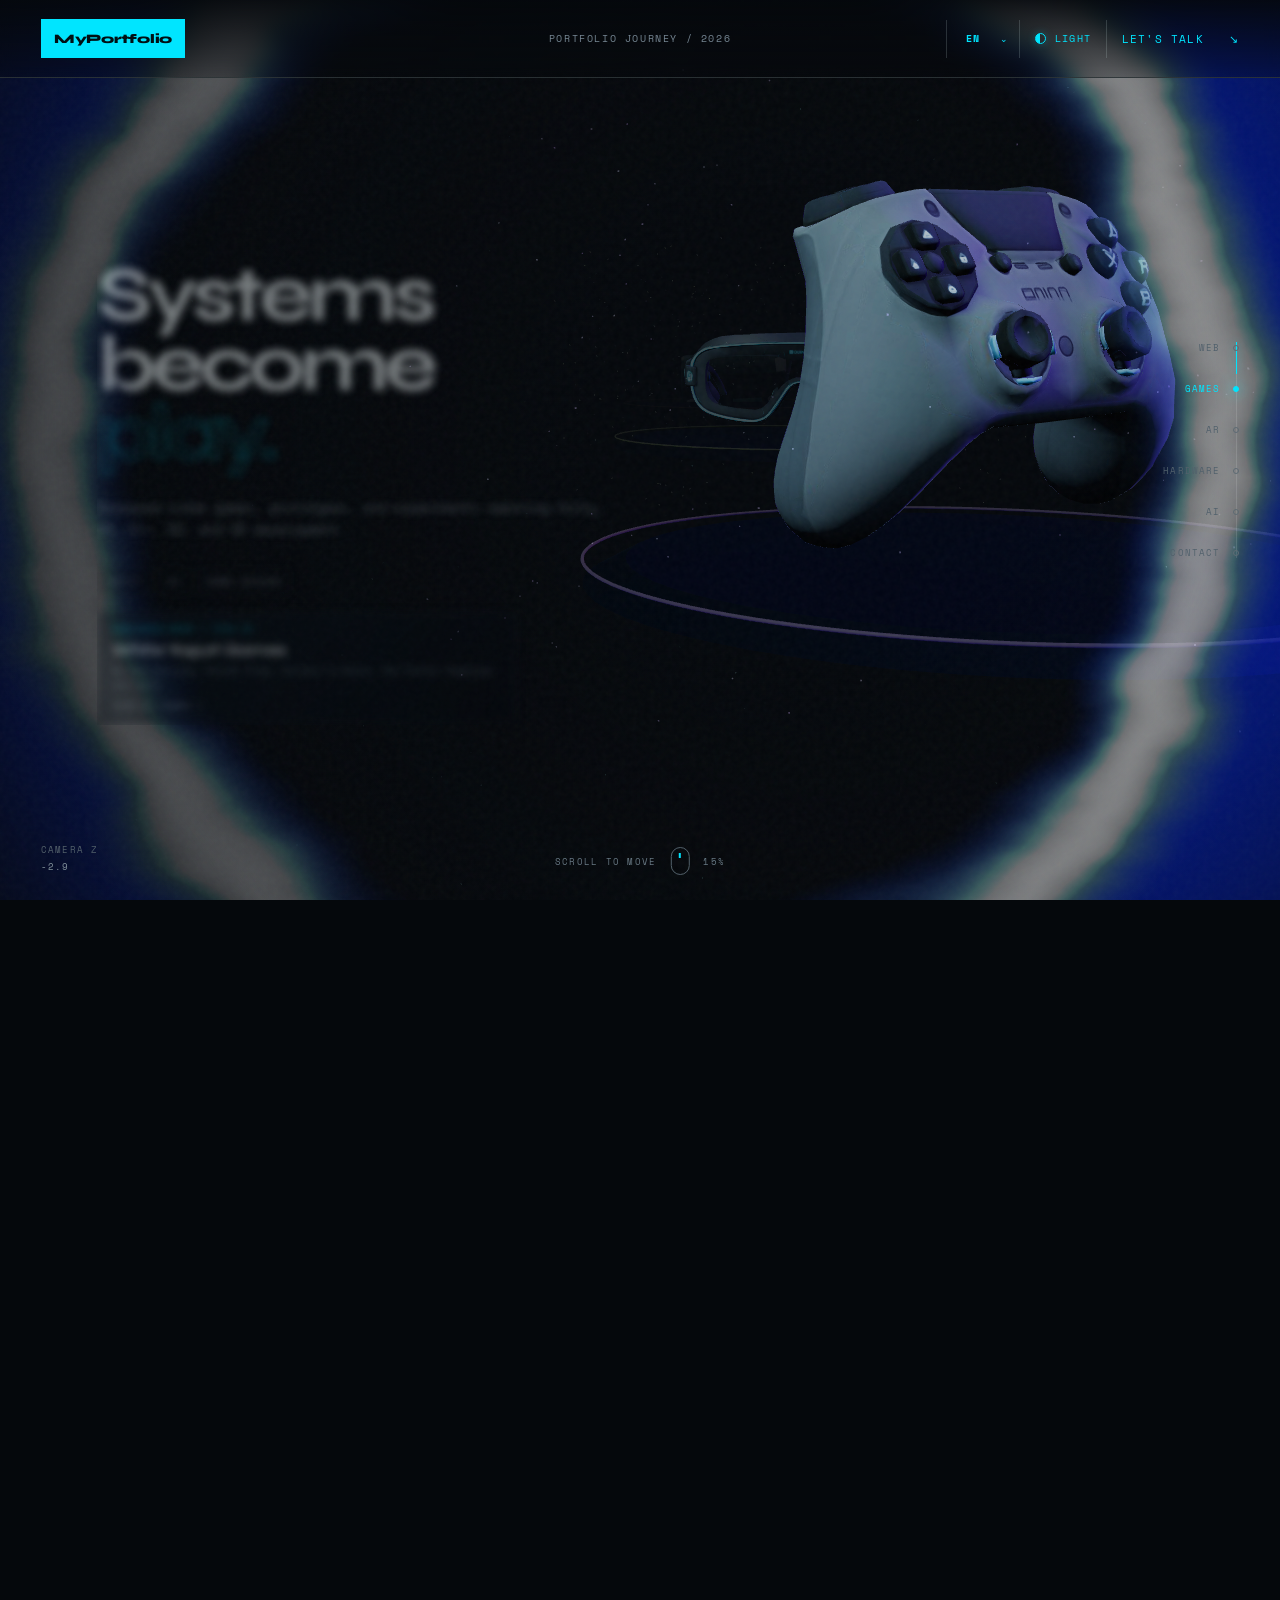
==== commit 7d61a450: "Update link to Zovanion landing page" ====
--- a/index.html
+++ b/index.html
@@ -236,7 +236,7 @@
                   <p data-i18n="ai.portfolio.copy">Concept iteration, production code, responsive behavior, 3D integration, and testing shaped through an AI-assisted workflow.</p>
                   <i data-i18n="ai.portfolio.action">YOU ARE VIEWING IT NOW</i>
                 </div>
-                <a class="proof-card ai-proof-card" href="https://zovanion.vercel.app/landing.html" target="_blank" rel="noreferrer">
+                <a class="proof-card ai-proof-card" href="https://www.zovanion.com/landing.html" target="_blank" rel="noreferrer">
                   <span class="proof-label" data-i18n="ai.zovanion.label">BETA / IN DEVELOPMENT</span>
                   <strong>Zovanion</strong>
                   <p data-i18n="ai.zovanion.copy">An AI SOP and policy generation platform, currently in beta and under active development.</p>
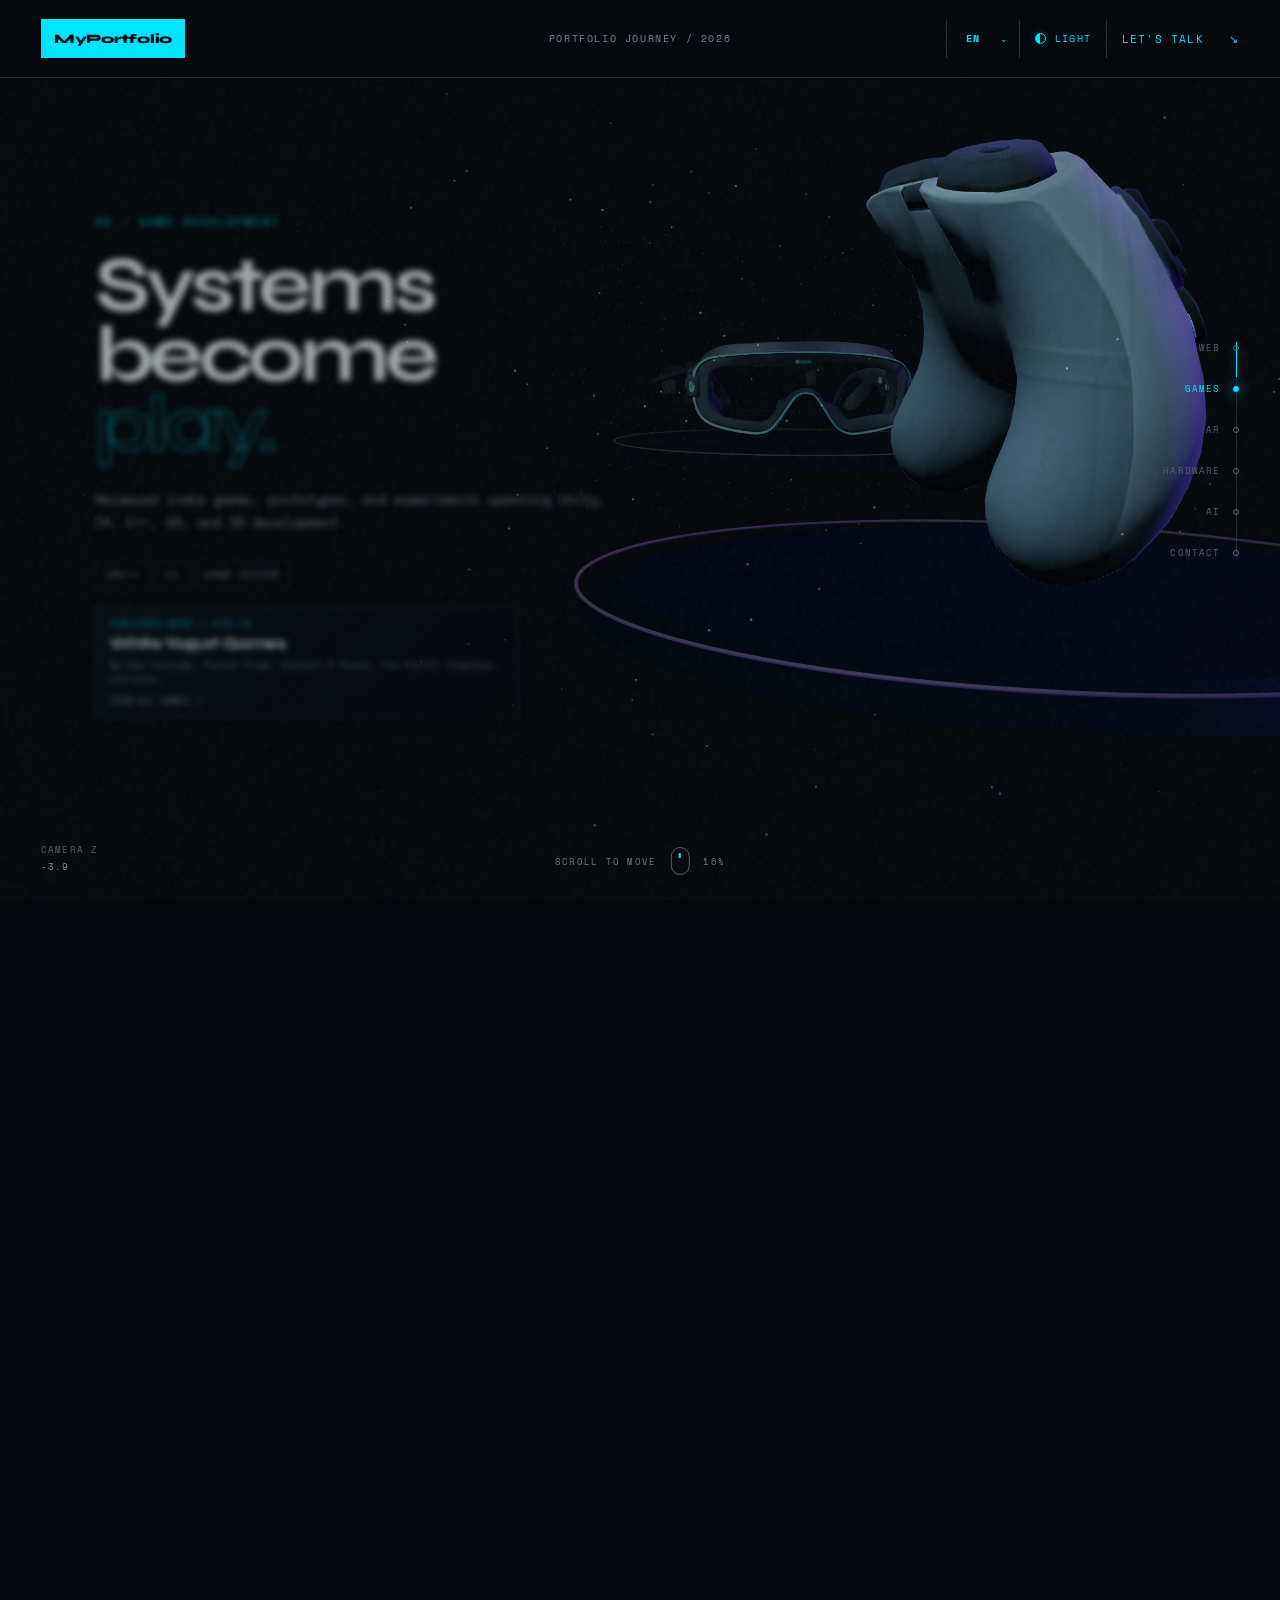
==== commit a16659d2: "Add files via upload" ====
--- a/index.html
+++ b/index.html
@@ -43,7 +43,9 @@
     <script type="module" crossorigin src="./assets/index-DBRyBT3_.js"></script>
     <link rel="stylesheet" crossorigin href="./assets/index-BbU9xiwQ.css">
     <link rel="stylesheet" href="./polish.css" />
+    <link rel="stylesheet" href="./rounded-selection.css" />
     <script src="./polish.js" defer></script>
+    <script src="./rounded-selection.js" defer></script>
 
     <style>
       /* boot loader — inlined so it paints before any stylesheet arrives */
--- a/polish.css
+++ b/polish.css
@@ -196,3 +196,38 @@
     opacity: 0.85;
   }
 }
+
+/* ============================================================
+   MOBILE PROJECT STACK
+   Keep the phone layout readable without touching the 3D scene
+   or the existing phone-performance rendering path.
+   ============================================================ */
+@media (max-width: 560px) {
+  .proof-grid {
+    grid-template-columns: minmax(0, 1fr);
+  }
+
+  /* Full-width cards stay compact enough to fit the fixed chapter frame. */
+  .proof-chapter .proof-card {
+    min-height: 66px;
+  }
+
+  .proof-chapter .proof-card p {
+    display: none;
+  }
+
+  /* The four-card web chapter needs this space once the cards are stacked. */
+  .proof-chapter[data-chapter="0"] .chapter-tags {
+    display: none;
+  }
+}
+
+@media (max-width: 560px) and (max-height: 620px) {
+  .proof-chapter .proof-grid {
+    gap: 4px;
+  }
+
+  .proof-chapter .proof-card {
+    min-height: 48px;
+  }
+}
--- a/rounded-selection.css
+++ b/rounded-selection.css
@@ -0,0 +1,52 @@
+/* RoundSelect V2 — MyPortfolio's existing cyan selection, with SVG rounding.
+   This file intentionally loads AFTER polish.css; keep native highlights as fallback.
+   Colors match the original ::selection in polish.css exactly. */
+:root {
+  --portfolio-selection-bg: rgba(0, 229, 255, 0.28);
+  --portfolio-selection-text: #eafcff;
+}
+html[data-theme="light"] {
+  --portfolio-selection-bg: rgba(0, 111, 130, 0.24);
+  --portfolio-selection-text: #07242c;
+}
+
+/* This also gives 404.html the same default selection as the main portfolio. */
+::selection {
+  background: var(--portfolio-selection-bg);
+  color: var(--portfolio-selection-text);
+}
+
+/* Only suppress the native highlight once SVG geometry exists. Keep original
+   element text color so dark and light themes both remain readable. */
+html.rounded-selection-enabled ::selection {
+  background: transparent !important;
+  color: currentColor !important;
+}
+/* Never replace the browser's selection behavior for editable controls. */
+html.rounded-selection-enabled :is(input, textarea, select, [contenteditable])::selection {
+  background: Highlight !important;
+  color: HighlightText !important;
+}
+.rounded-selection-overlay {
+  position: fixed;
+  inset: 0;
+  width: 100%;
+  height: 100%;
+  z-index: 2147483647;
+  overflow: visible;
+  pointer-events: none;
+  user-select: none;
+}
+.rounded-selection-shape {
+  /* The palette colors already contain alpha: don't reduce opacity again. */
+  fill: var(--highlight-color, var(--portfolio-selection-bg));
+  pointer-events: none;
+}
+/* Preserve touch-selection handles and OS high-contrast highlighting. */
+@media (hover: none) and (pointer: coarse), (forced-colors: active) {
+  .rounded-selection-overlay { display: none !important; }
+  html.rounded-selection-enabled ::selection {
+    background: Highlight !important;
+    color: HighlightText !important;
+  }
+}
